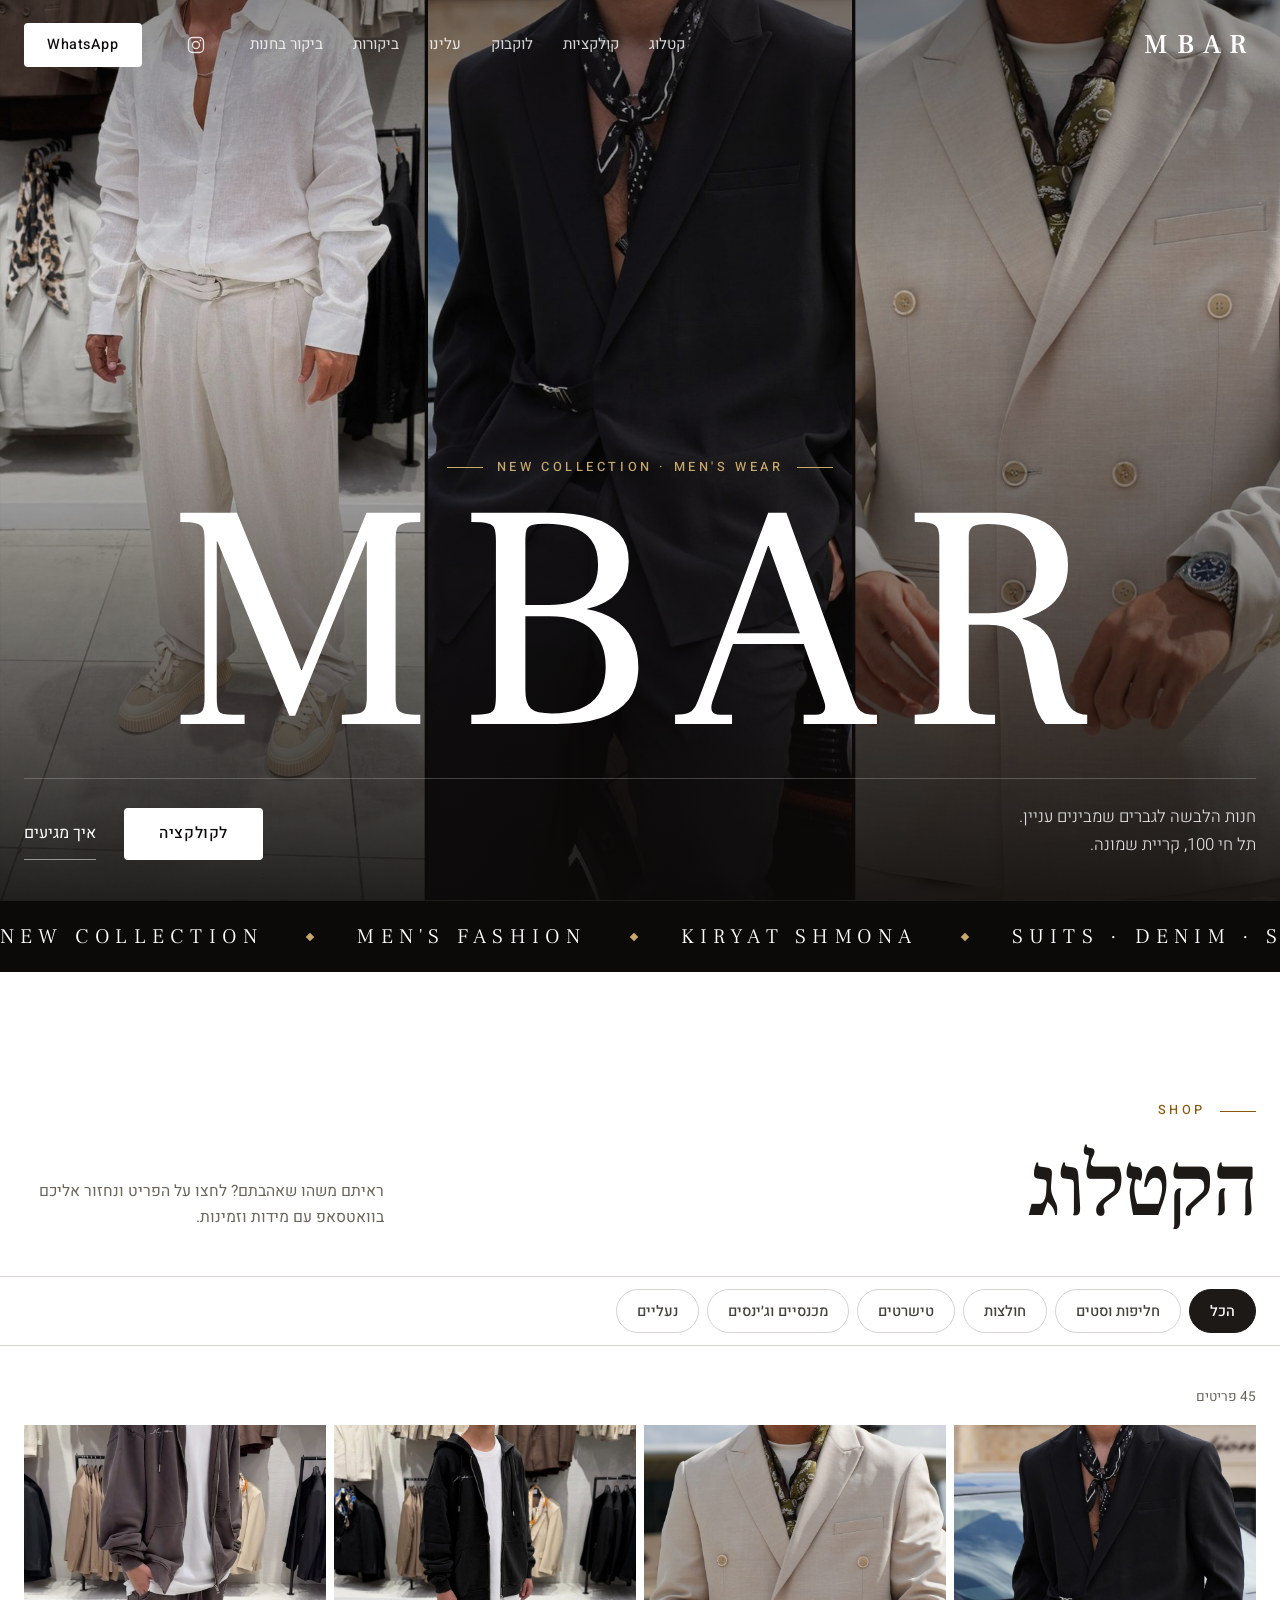
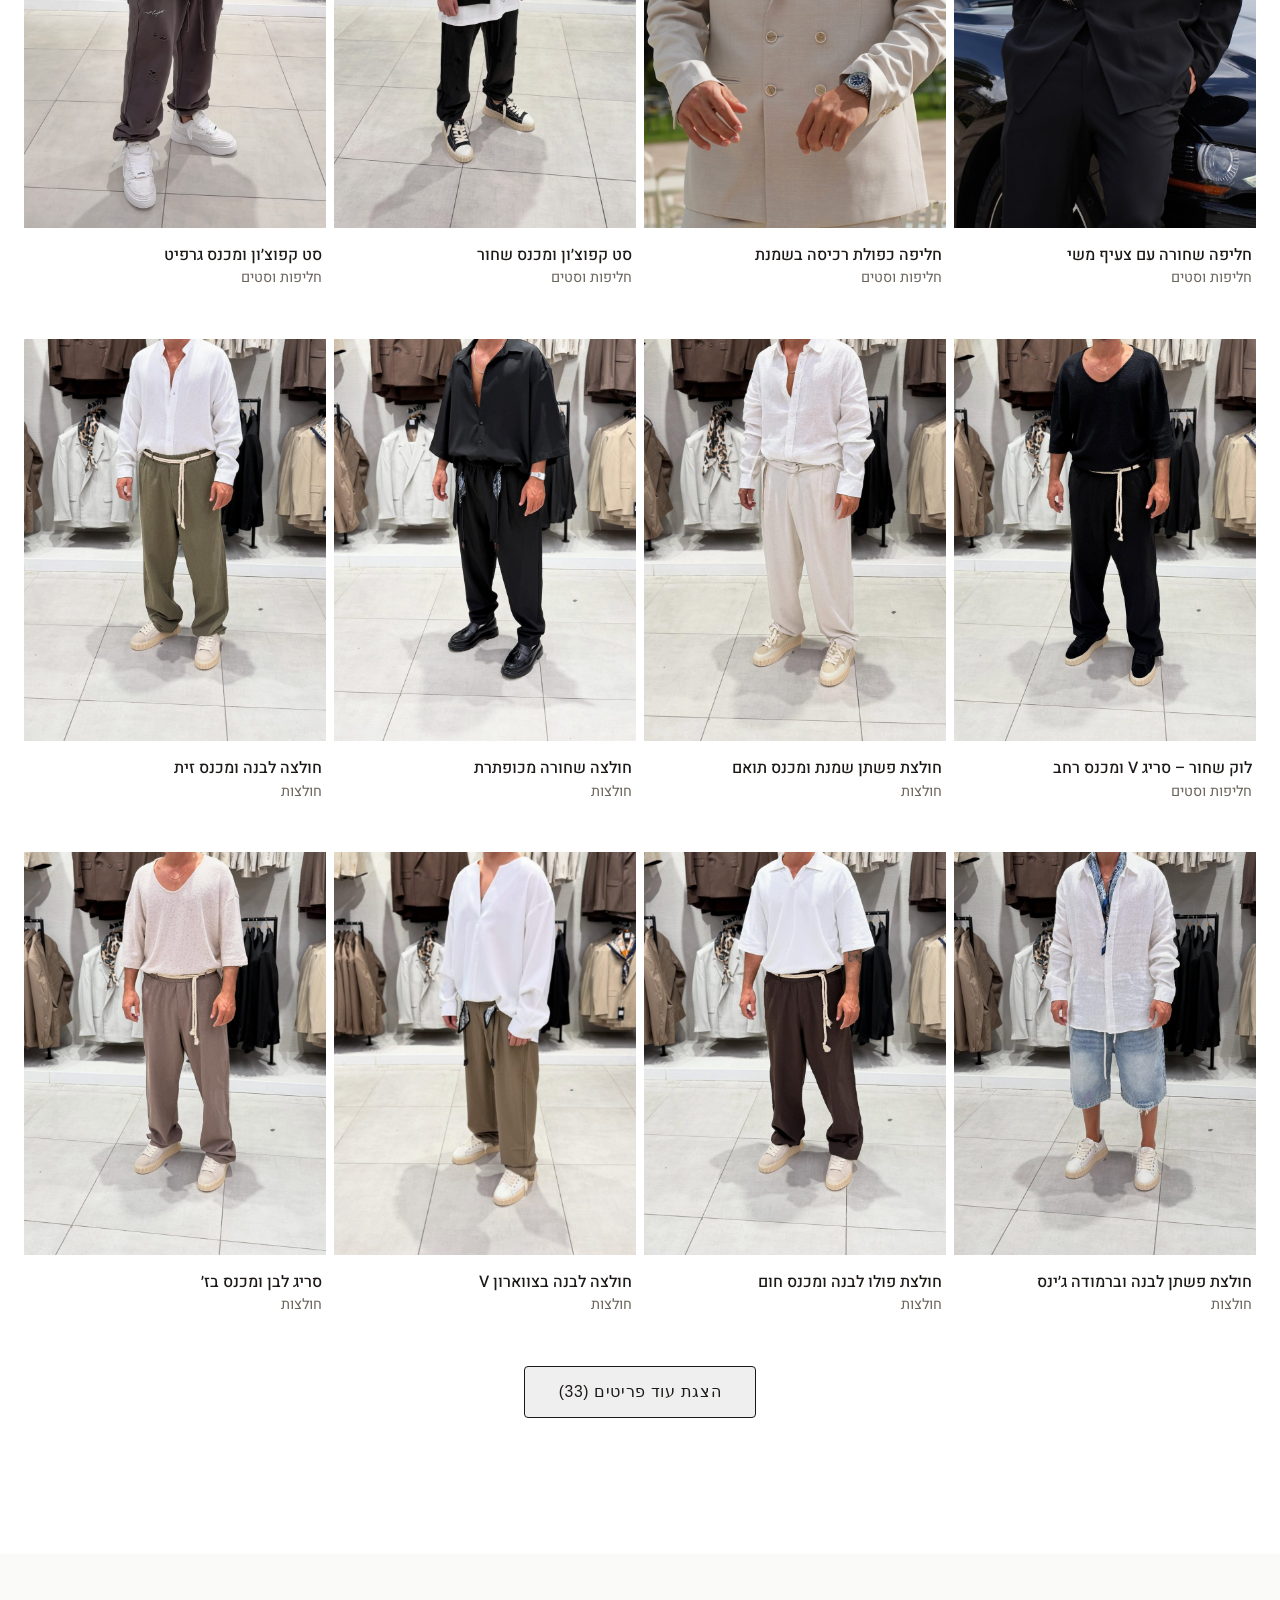
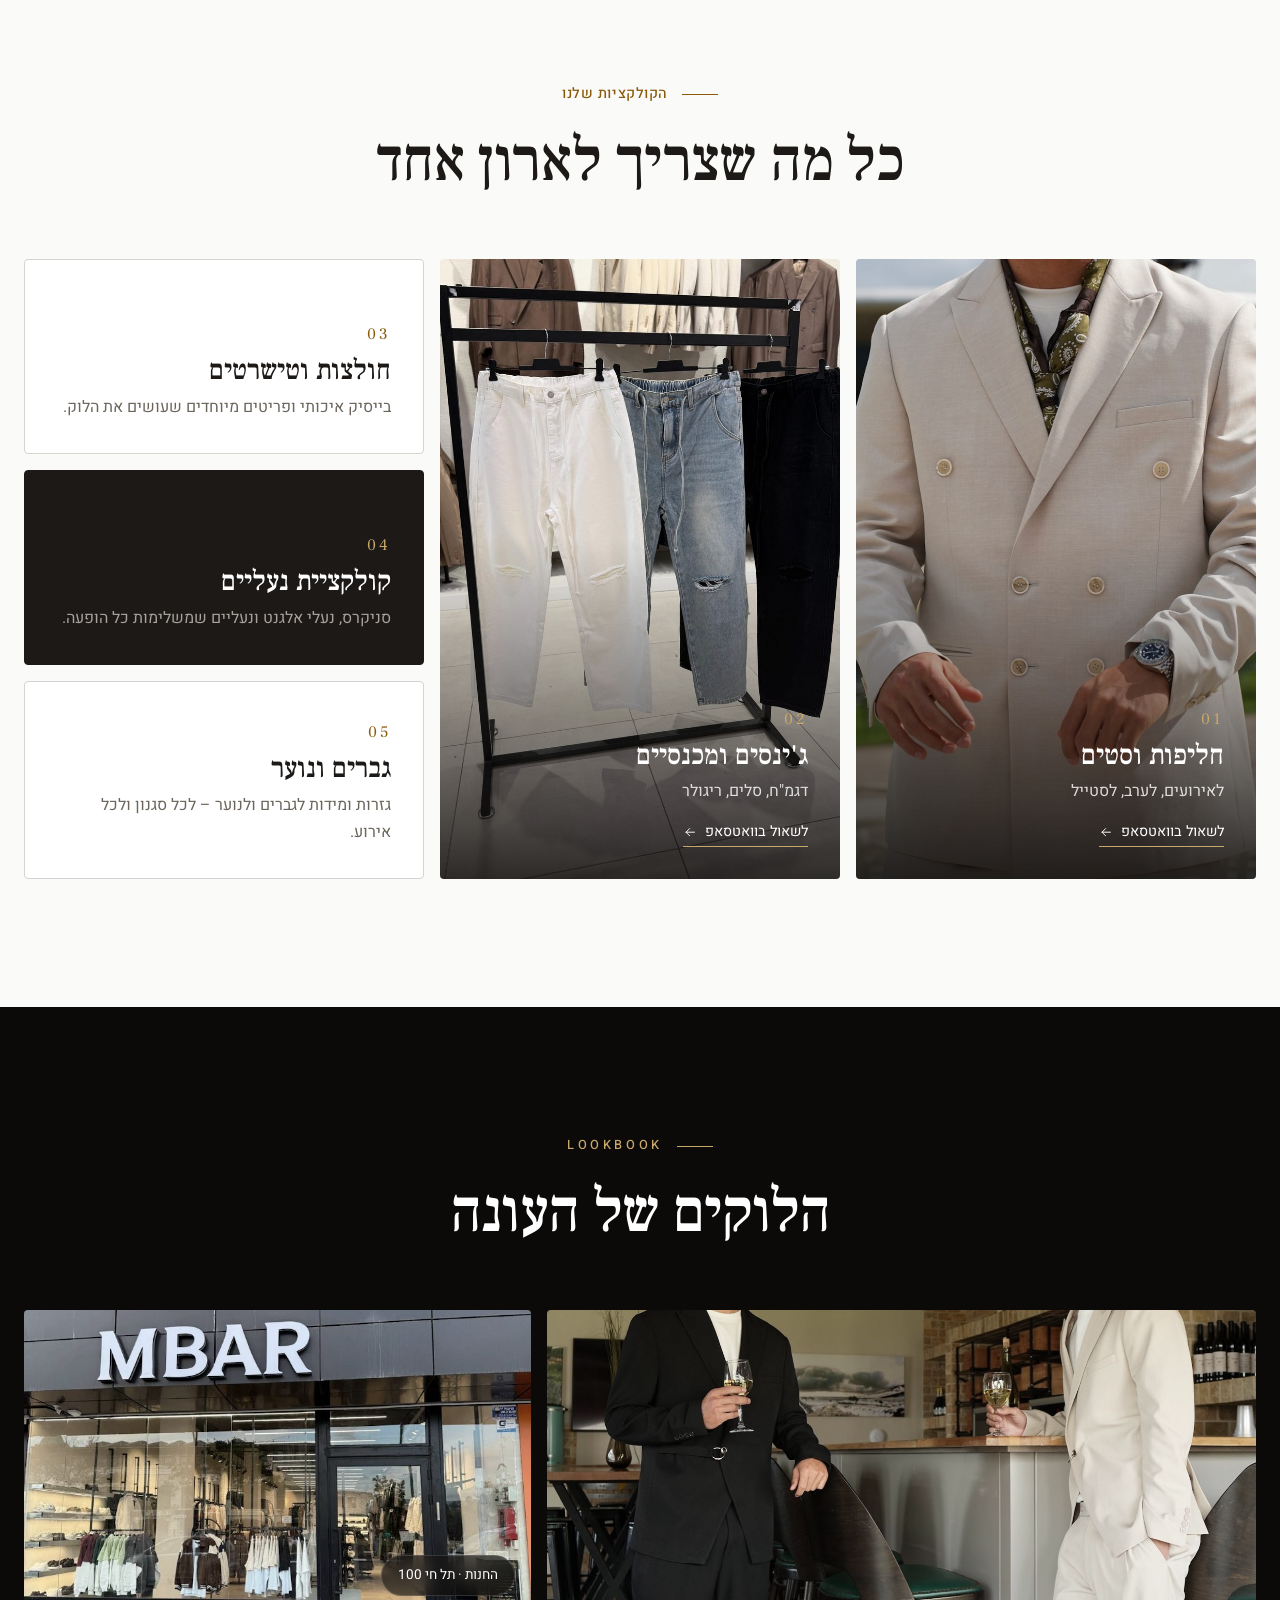
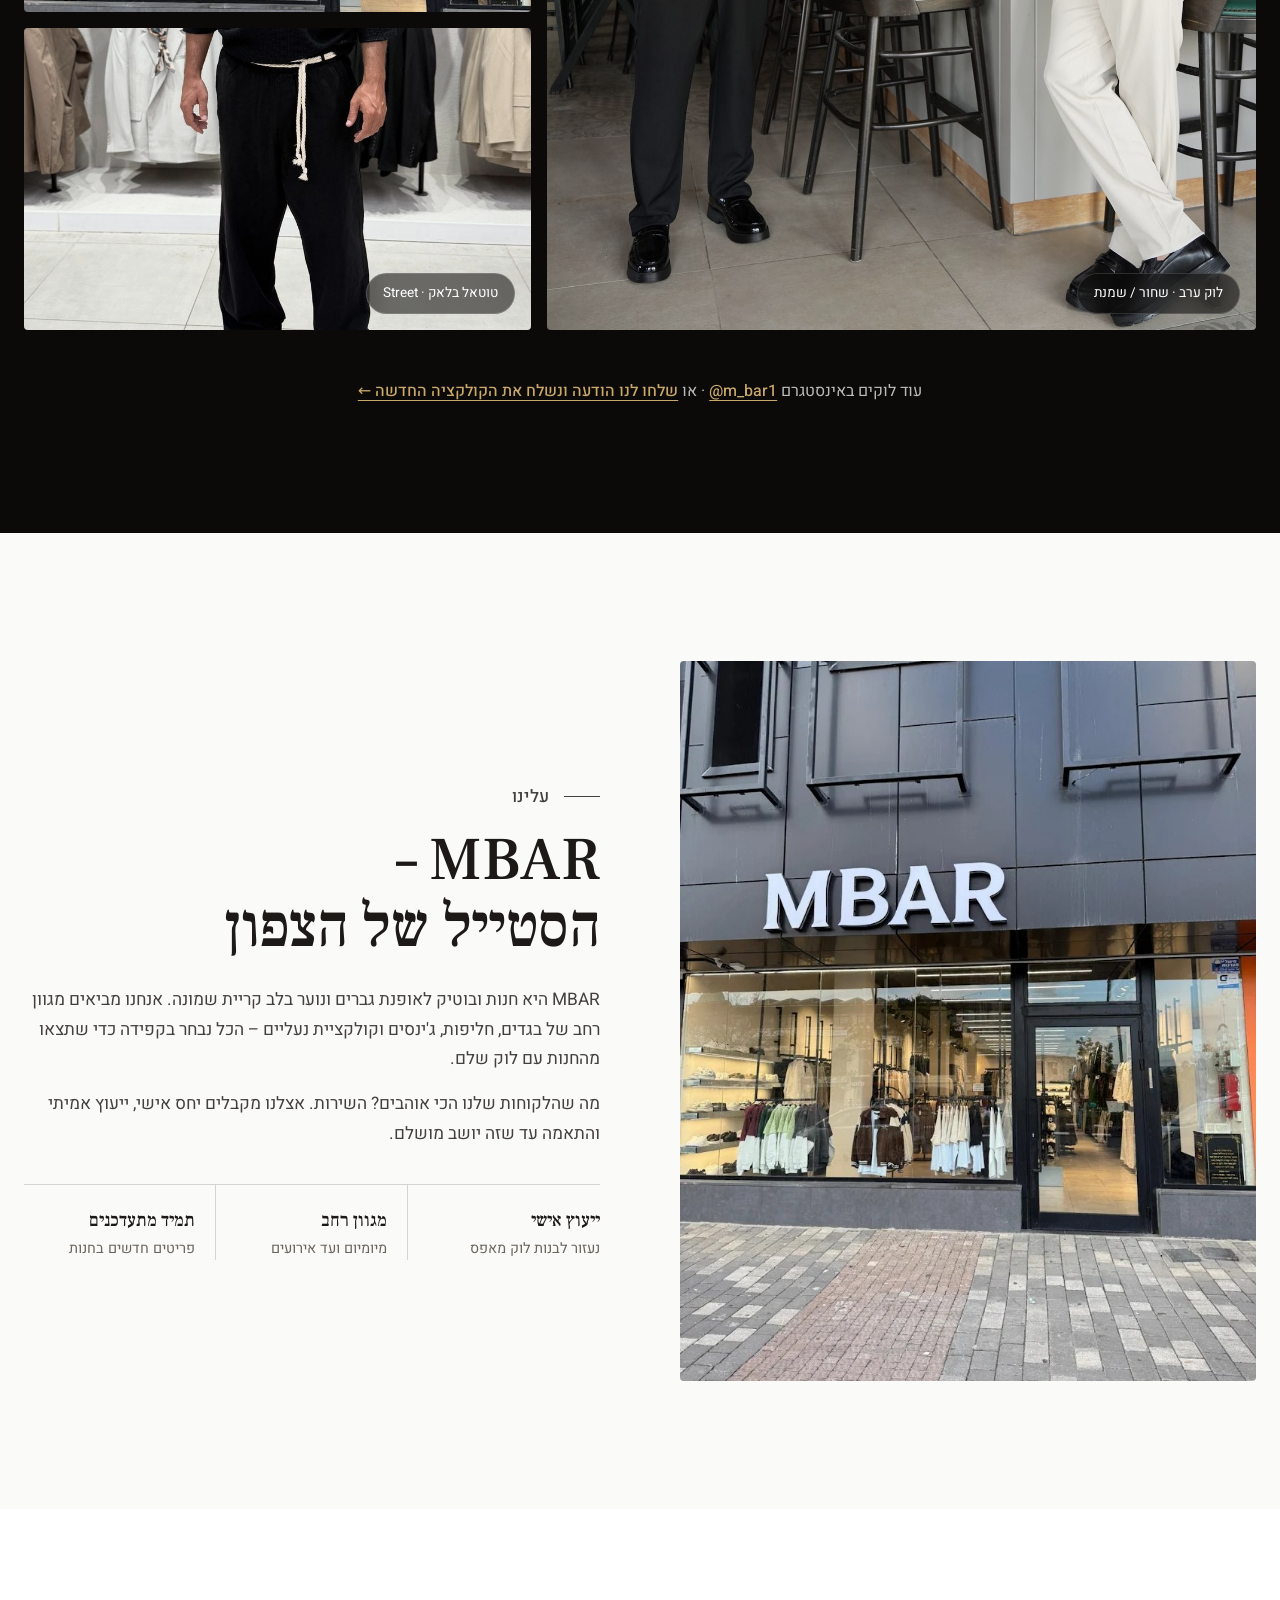
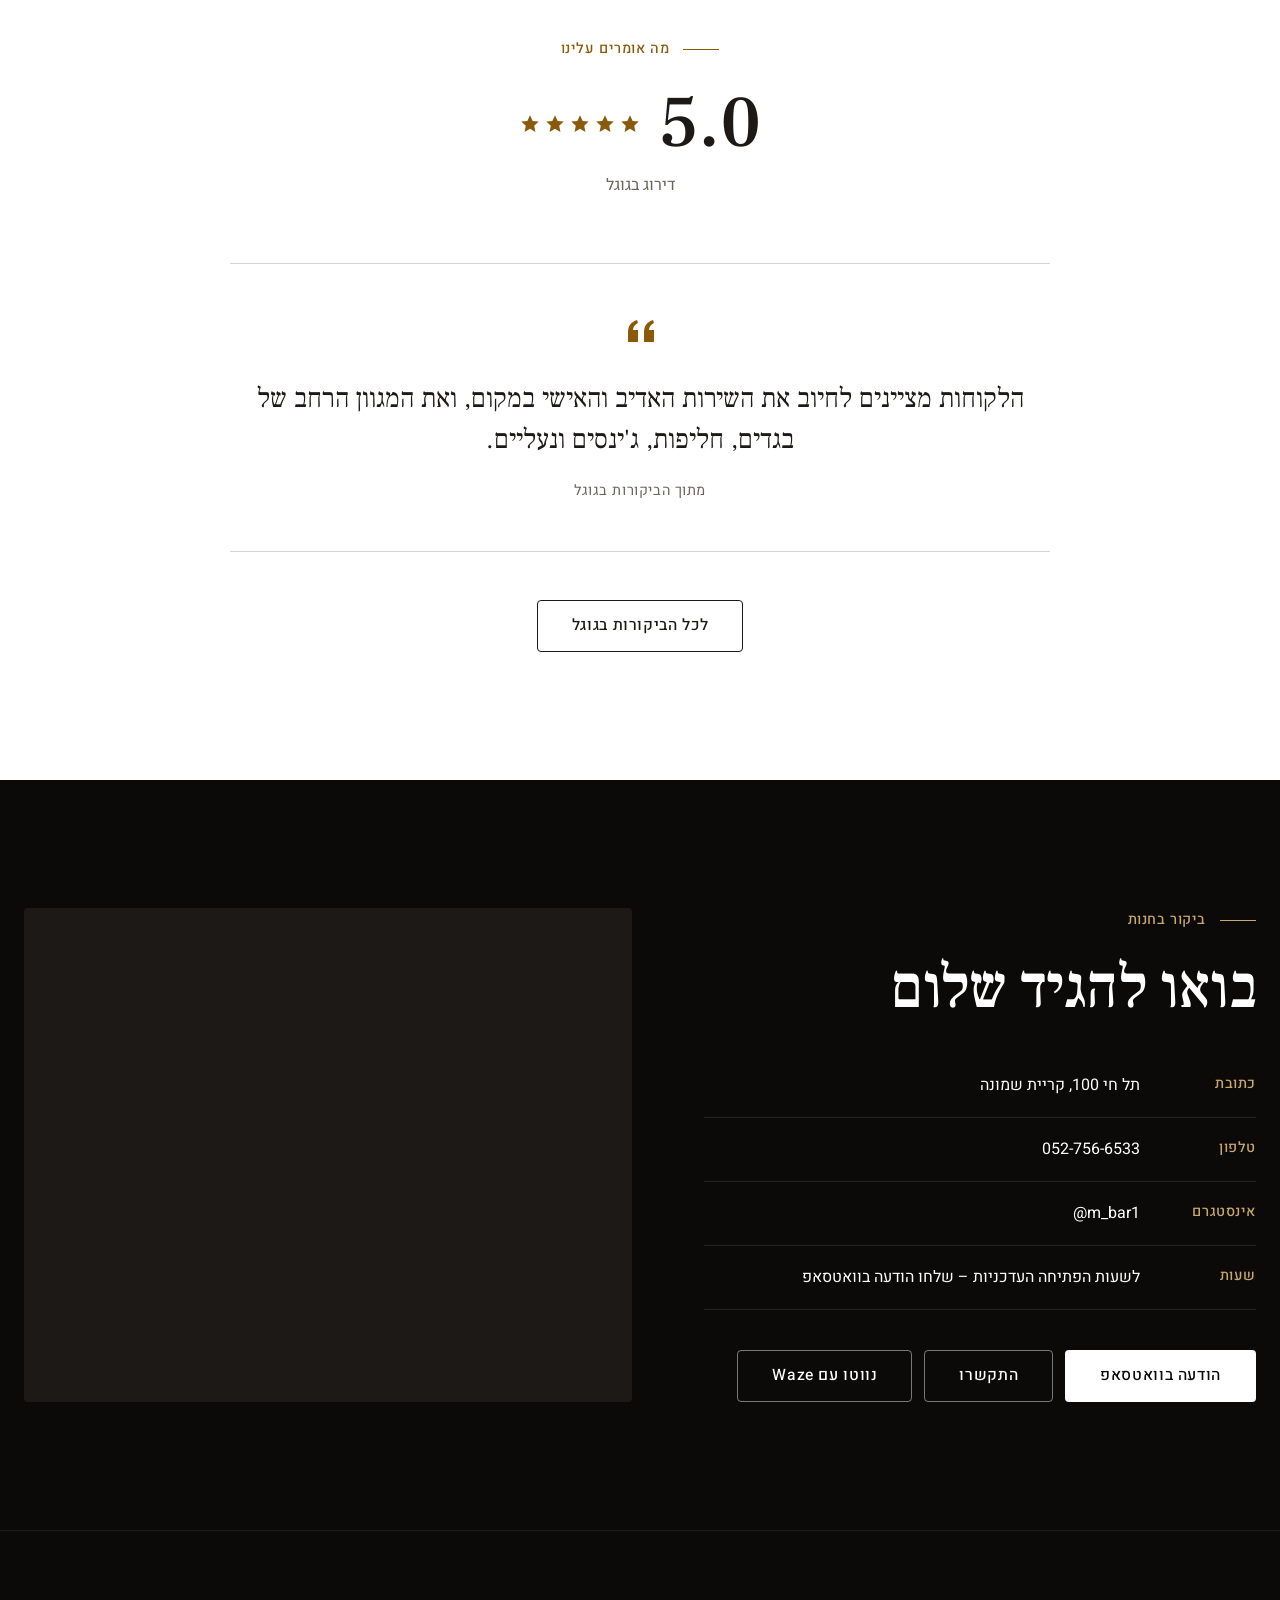
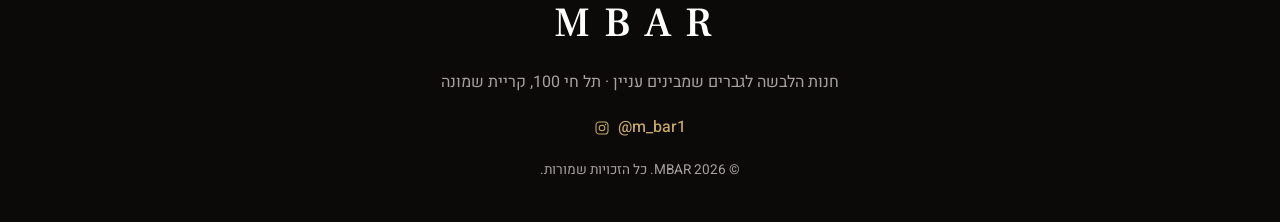
==== index.html @ 55b7943e "Redesign the hero as an editorial opening screen Three faceless look photos revealed with a curtain " ====
<!doctype html>
<html lang="he" dir="rtl" class="no-js">
<head>
  <meta charset="utf-8">
  <meta name="viewport" content="width=device-width, initial-scale=1">
  <title>MBAR | חנות הלבשה לגברים בקריית שמונה</title>
  <meta name="description" content="MBAR – חנות ובוטיק לאופנת גברים ונוער בקריית שמונה. בגדים, חליפות, ג'ינסים וקולקציית נעליים. תל חי 100, קריית שמונה.">
  <meta property="og:title" content="MBAR | חנות הלבשה לגברים שמבינים עניין">
  <meta property="og:description" content="בוטיק אופנת גברים ונוער בקריית שמונה – תל חי 100.">
  <meta property="og:image" content="images/store.jpg">
  <link rel="preconnect" href="https://fonts.googleapis.com">
  <link rel="preconnect" href="https://fonts.gstatic.com" crossorigin>
  <link href="https://fonts.googleapis.com/css2?family=Frank+Ruhl+Libre:wght@300;400;500;700&family=Heebo:wght@300;400;500;700&display=swap" rel="stylesheet">
  <meta name="theme-color" content="#0c0a09">
  <link rel="stylesheet" href="styles.css">
  <script>document.documentElement.classList.remove('no-js')</script>
</head>
<body>
<a class="skip-link" href="#main">דלגו לתוכן</a>

<header class="header" id="top">
  <div class="container header__inner">
    <a href="#top" class="logo" aria-label="MBAR – לראש הדף">MBAR</a>
    <nav class="nav" id="nav" aria-label="ניווט ראשי">
      <a href="#catalog">קטלוג</a>
      <a href="#collections">קולקציות</a>
      <a href="#lookbook">לוקבוק</a>
      <a href="#about">עלינו</a>
      <a href="#reviews">ביקורות</a>
      <a href="#visit">ביקור בחנות</a>
    </nav>
    <a class="header__ig" href="https://www.instagram.com/m_bar1/" target="_blank" rel="noopener" aria-label="אינסטגרם @m_bar1"><svg class="icon" viewBox="0 0 24 24" aria-hidden="true"><rect x="3" y="3" width="18" height="18" rx="5" fill="none" stroke="currentColor" stroke-width="1.6"/><circle cx="12" cy="12" r="4.2" fill="none" stroke="currentColor" stroke-width="1.6"/><circle cx="17.4" cy="6.6" r="1.1" fill="currentColor"/></svg></a>
    <a class="btn btn--small btn--light header__cta" href="https://wa.me/972527566533" target="_blank" rel="noopener">WhatsApp</a>
    <button class="menu-toggle" id="menuToggle" aria-label="תפריט" aria-expanded="false" aria-controls="nav">
      <span></span><span></span><span></span>
    </button>
  </div>
</header>

<main id="main">
  <section class="hero">
    <div class="hero__media" aria-hidden="true">
      <div class="hero__panel"><img src="images/catalog/04.jpg" alt="" width="900" height="1200" fetchpriority="high"></div>
      <div class="hero__panel"><img src="images/catalog/01.jpg" alt="" width="900" height="1200"></div>
      <div class="hero__panel"><img src="images/catalog/49.jpg" alt="" width="900" height="1200"></div>
    </div>
    <div class="hero__overlay"></div>
    <div class="container hero__content">
      <p class="eyebrow hero__eyebrow" lang="en">New Collection · Men's Wear</p>
      <h1 class="hero__brand">MBAR<span class="sr-only"> – חנות הלבשה לגברים בקריית שמונה</span></h1>
      <div class="hero__bottom">
        <p class="hero__text">חנות הלבשה לגברים שמבינים עניין.<br>תל חי 100, קריית שמונה.</p>
        <div class="hero__actions">
          <a class="btn btn--light" href="#catalog">לקולקציה</a>
          <a class="hero__link" href="#visit">איך מגיעים</a>
        </div>
      </div>
    </div>
  </section>

  <div class="marquee" aria-hidden="true">
    <div class="marquee__track">
      <span>NEW COLLECTION</span><i class="marquee__dot"></i><span>MEN'S FASHION</span><i class="marquee__dot"></i><span>KIRYAT SHMONA</span><i class="marquee__dot"></i><span>SUITS · DENIM · SHOES</span><i class="marquee__dot"></i>
      <span>NEW COLLECTION</span><i class="marquee__dot"></i><span>MEN'S FASHION</span><i class="marquee__dot"></i><span>KIRYAT SHMONA</span><i class="marquee__dot"></i><span>SUITS · DENIM · SHOES</span><i class="marquee__dot"></i>
    </div>
  </div>

  <section class="shop" id="catalog">
    <div class="container">
      <div class="shop__head">
        <div>
          <p class="eyebrow eyebrow--dark" lang="en">SHOP</p>
          <h2 class="shop__title">הקטלוג</h2>
        </div>
        <p class="shop__note">ראיתם משהו שאהבתם? לחצו על הפריט ונחזור אליכם בוואטסאפ עם מידות וזמינות.</p>
      </div>
    </div>
    <div class="shop__bar">
      <div class="container">
        <div class="filters" id="filters" role="group" aria-label="סינון לפי קטגוריה"></div>
      </div>
    </div>
    <div class="container">
      <p class="shop__count" id="catalogCount" aria-live="polite"></p>
      <div class="catalog" id="catalogGrid"></div>
      <div class="center"><button class="btn btn--outline" id="catalogMore" type="button" hidden></button></div>
    </div>
  </section>

  <section class="section" id="collections">
    <div class="container">
      <div class="section__head">
        <p class="eyebrow eyebrow--dark">הקולקציות שלנו</p>
        <h2 class="section__title">כל מה שצריך לארון אחד</h2>
      </div>
      <div class="grid-collections">
        <a class="card card--tall reveal" href="https://wa.me/972527566533?text=%D7%94%D7%99%D7%99%2C%20%D7%90%D7%A9%D7%9E%D7%97%20%D7%9C%D7%A9%D7%9E%D7%95%D7%A2%20%D7%A2%D7%9C%20%D7%94%D7%97%D7%9C%D7%99%D7%A4%D7%95%D7%AA%20%D7%95%D7%94%D7%A1%D7%98%D7%99%D7%9D" target="_blank" rel="noopener">
          <img width="900" height="1200" src="images/catalog/04.jpg" alt="חליפה כפולת רכיסה בשמנת עם צעיף משי" loading="lazy">
          <div class="card__label"><span class="card__num">01</span><h3>חליפות וסטים</h3><p>לאירועים, לערב, לסטייל</p><span class="card__more">לשאול בוואטסאפ <svg class="icon" viewBox="0 0 24 24" aria-hidden="true"><path d="M19 12H5m6-6l-6 6 6 6" fill="none" stroke="currentColor" stroke-width="1.6" stroke-linecap="round" stroke-linejoin="round"/></svg></span></div>
        </a>
        <a class="card card--tall reveal" href="https://wa.me/972527566533?text=%D7%94%D7%99%D7%99%2C%20%D7%90%D7%A9%D7%9E%D7%97%20%D7%9C%D7%A9%D7%9E%D7%95%D7%A2%20%D7%A2%D7%9C%20%D7%94%D7%92%27%D7%99%D7%A0%D7%A1%D7%99%D7%9D%20%D7%95%D7%94%D7%9E%D7%9B%D7%A0%D7%A1%D7%99%D7%99%D7%9D" target="_blank" rel="noopener">
          <img width="900" height="1200" src="images/catalog/21.jpg" alt="ג׳ינסים בלבן, תכלת עם קרעים ושחור על מתלה" loading="lazy">
          <div class="card__label"><span class="card__num">02</span><h3>ג'ינסים ומכנסיים</h3><p>דגמ"ח, סלים, ריגולר</p><span class="card__more">לשאול בוואטסאפ <svg class="icon" viewBox="0 0 24 24" aria-hidden="true"><path d="M19 12H5m6-6l-6 6 6 6" fill="none" stroke="currentColor" stroke-width="1.6" stroke-linecap="round" stroke-linejoin="round"/></svg></span></div>
        </a>
        <div class="card card--text reveal">
          <span class="card__num">03</span>
          <h3>חולצות וטישרטים</h3>
          <p>בייסיק איכותי ופריטים מיוחדים שעושים את הלוק.</p>
        </div>
        <div class="card card--text card--dark reveal">
          <span class="card__num">04</span>
          <h3>קולקציית נעליים</h3>
          <p>סניקרס, נעלי אלגנט ונעליים שמשלימות כל הופעה.</p>
        </div>
        <div class="card card--text reveal">
          <span class="card__num">05</span>
          <h3>גברים ונוער</h3>
          <p>גזרות ומידות לגברים ולנוער – לכל סגנון ולכל אירוע.</p>
        </div>
      </div>
    </div>
  </section>

  <section class="section section--dark" id="lookbook">
    <div class="container">
      <div class="section__head">
        <p class="eyebrow" lang="en">LOOKBOOK</p>
        <h2 class="section__title">הלוקים של העונה</h2>
      </div>
      <div class="lookbook">
        <figure class="lookbook__item lookbook__item--big reveal"><img width="1400" height="1270" src="images/look-evening.jpg" alt="שני לוקים של ערב – חליפה שחורה וחליפה בשמנת" loading="lazy"><figcaption>לוק ערב · שחור / שמנת</figcaption></figure>
        <figure class="lookbook__item reveal"><img width="765" height="1020" src="images/store.jpg" alt="חזית חנות MBAR בקריית שמונה" loading="lazy"><figcaption>החנות · תל חי 100</figcaption></figure>
        <figure class="lookbook__item reveal"><img width="900" height="1200" src="images/catalog/17.jpg" alt="לוק שחור – סריג V ומכנס רחב" loading="lazy"><figcaption>טוטאל בלאק · Street</figcaption></figure>
      </div>
      <p class="lookbook__more">עוד לוקים באינסטגרם <a href="https://www.instagram.com/m_bar1/" target="_blank" rel="noopener">‎@m_bar1</a> · או <a href="https://wa.me/972527566533?text=%D7%94%D7%99%D7%99%2C%20%D7%90%D7%A9%D7%9E%D7%97%20%D7%9C%D7%A8%D7%90%D7%95%D7%AA%20%D7%90%D7%AA%20%D7%94%D7%A7%D7%95%D7%9C%D7%A7%D7%A6%D7%99%D7%94%20%D7%94%D7%97%D7%93%D7%A9%D7%94" target="_blank" rel="noopener">שלחו לנו הודעה ונשלח את הקולקציה החדשה ←</a></p>
    </div>
  </section>

  <section class="section" id="about">
    <div class="container about">
      <div class="about__media reveal">
        <img width="765" height="1020" src="images/store.jpg" alt="חנות MBAR מבחוץ" loading="lazy">
      </div>
      <div class="about__text reveal">
        <p class="eyebrow eyebrow--dark">עלינו</p>
        <h2 class="section__title">MBAR – הסטייל של הצפון</h2>
        <p>MBAR היא חנות ובוטיק לאופנת גברים ונוער בלב קריית שמונה. אנחנו מביאים מגוון רחב של בגדים, חליפות, ג'ינסים וקולקציית נעליים – הכל נבחר בקפידה כדי שתצאו מהחנות עם לוק שלם.</p>
        <p>מה שהלקוחות שלנו הכי אוהבים? השירות. אצלנו מקבלים יחס אישי, ייעוץ אמיתי והתאמה עד שזה יושב מושלם.</p>
        <ul class="features">
          <li><strong>ייעוץ אישי</strong><span>נעזור לבנות לוק מאפס</span></li>
          <li><strong>מגוון רחב</strong><span>מיומיום ועד אירועים</span></li>
          <li><strong>תמיד מתעדכנים</strong><span>פריטים חדשים בחנות</span></li>
        </ul>
      </div>
    </div>
  </section>

  <section class="section section--light" id="reviews">
    <div class="container">
      <div class="section__head">
        <p class="eyebrow eyebrow--dark">מה אומרים עלינו</p>
        <h2 class="section__title rating-head"><span class="big-rating">5.0</span> <span class="stars" role="img" aria-label="5 מתוך 5 כוכבים"><svg viewBox="0 0 24 24" aria-hidden="true"><path fill="currentColor" d="M12 2.5l2.9 6.1 6.6.8-4.9 4.6 1.3 6.6L12 17.3l-5.9 3.3 1.3-6.6-4.9-4.6 6.6-.8z"/></svg><svg viewBox="0 0 24 24" aria-hidden="true"><path fill="currentColor" d="M12 2.5l2.9 6.1 6.6.8-4.9 4.6 1.3 6.6L12 17.3l-5.9 3.3 1.3-6.6-4.9-4.6 6.6-.8z"/></svg><svg viewBox="0 0 24 24" aria-hidden="true"><path fill="currentColor" d="M12 2.5l2.9 6.1 6.6.8-4.9 4.6 1.3 6.6L12 17.3l-5.9 3.3 1.3-6.6-4.9-4.6 6.6-.8z"/></svg><svg viewBox="0 0 24 24" aria-hidden="true"><path fill="currentColor" d="M12 2.5l2.9 6.1 6.6.8-4.9 4.6 1.3 6.6L12 17.3l-5.9 3.3 1.3-6.6-4.9-4.6 6.6-.8z"/></svg><svg viewBox="0 0 24 24" aria-hidden="true"><path fill="currentColor" d="M12 2.5l2.9 6.1 6.6.8-4.9 4.6 1.3 6.6L12 17.3l-5.9 3.3 1.3-6.6-4.9-4.6 6.6-.8z"/></svg></span></h2>
        <p class="section__sub">דירוג בגוגל</p>
      </div>
      <div class="reviews">
        <!-- כאן אפשר להוסיף ציטוטים אמיתיים מהביקורות בגוגל -->
        <blockquote class="review reveal">
          <svg class="review__quote" viewBox="0 0 40 40" aria-hidden="true"><path fill="currentColor" d="M8 30V20c0-6 3-10 9-12l1 3c-3 1.5-5 4-5 7h5v12H8zm16 0V20c0-6 3-10 9-12l1 3c-3 1.5-5 4-5 7h5v12h-10z"/></svg>
          <p>הלקוחות מציינים לחיוב את השירות האדיב והאישי במקום, ואת המגוון הרחב של בגדים, חליפות, ג'ינסים ונעליים.</p>
          <cite>מתוך הביקורות בגוגל</cite>
        </blockquote>
      </div>
      <div class="center">
        <a class="btn btn--outline" href="https://www.google.com/maps/search/?api=1&query=MBAR+%D7%AA%D7%9C+%D7%97%D7%99+100+%D7%A7%D7%A8%D7%99%D7%99%D7%AA+%D7%A9%D7%9E%D7%95%D7%A0%D7%94" target="_blank" rel="noopener">לכל הביקורות בגוגל</a>
      </div>
    </div>
  </section>

  <section class="section section--dark" id="visit">
    <div class="container visit">
      <div class="visit__info reveal">
        <p class="eyebrow">ביקור בחנות</p>
        <h2 class="section__title">בואו להגיד שלום</h2>
        <ul class="info-list">
          <li><span class="info-list__label">כתובת</span><span>תל חי 100, קריית שמונה</span></li>
          <li><span class="info-list__label">טלפון</span><a href="tel:+972527566533" dir="ltr">052-756-6533</a></li>
          <li><span class="info-list__label">אינסטגרם</span><a href="https://www.instagram.com/m_bar1/" target="_blank" rel="noopener" dir="ltr">@m_bar1</a></li>
          <li><span class="info-list__label">שעות</span><span>לשעות הפתיחה העדכניות – שלחו הודעה בוואטסאפ</span></li>
        </ul>
        <div class="visit__actions">
          <a class="btn btn--light" href="https://wa.me/972527566533" target="_blank" rel="noopener">הודעה בוואטסאפ</a>
          <a class="btn btn--ghost" href="tel:+972527566533">התקשרו</a>
          <a class="btn btn--ghost" href="https://waze.com/ul?q=%D7%AA%D7%9C%20%D7%97%D7%99%20100%20%D7%A7%D7%A8%D7%99%D7%99%D7%AA%20%D7%A9%D7%9E%D7%95%D7%A0%D7%94&navigate=yes" target="_blank" rel="noopener">נווטו עם Waze</a>
        </div>
      </div>
      <div class="visit__map reveal">
        <iframe title="מפה – MBAR קריית שמונה" src="https://www.google.com/maps?q=%D7%AA%D7%9C+%D7%97%D7%99+100+%D7%A7%D7%A8%D7%99%D7%99%D7%AA+%D7%A9%D7%9E%D7%95%D7%A0%D7%94&output=embed" loading="lazy" referrerpolicy="no-referrer-when-downgrade"></iframe>
      </div>
    </div>
  </section>
</main>

<footer class="footer">
  <div class="container footer__inner">
    <a href="#top" class="logo">MBAR</a>
    <p>חנות הלבשה לגברים שמבינים עניין · תל חי 100, קריית שמונה</p>
    <a class="footer__ig" href="https://www.instagram.com/m_bar1/" target="_blank" rel="noopener" dir="ltr"><svg class="icon" viewBox="0 0 24 24" aria-hidden="true"><rect x="3" y="3" width="18" height="18" rx="5" fill="none" stroke="currentColor" stroke-width="1.6"/><circle cx="12" cy="12" r="4.2" fill="none" stroke="currentColor" stroke-width="1.6"/><circle cx="17.4" cy="6.6" r="1.1" fill="currentColor"/></svg> @m_bar1</a>
    <p class="footer__copy">© <span id="year"></span> MBAR. כל הזכויות שמורות.</p>
  </div>
</footer>

<a class="wa-float" href="https://wa.me/972527566533" target="_blank" rel="noopener" aria-label="שלחו הודעה בוואטסאפ">
  <svg viewBox="0 0 32 32" width="30" height="30" aria-hidden="true"><path fill="currentColor" d="M16 3C8.8 3 3 8.7 3 15.8c0 2.5.7 4.9 2 7L3 29l6.4-2c2 1.1 4.3 1.7 6.6 1.7 7.2 0 13-5.7 13-12.8S23.2 3 16 3zm0 23.4c-2.1 0-4.1-.6-5.9-1.6l-.4-.3-3.8 1.2 1.2-3.7-.3-.4c-1.2-1.8-1.8-3.8-1.8-5.9C5 9.9 9.9 5.2 16 5.2s11 4.7 11 10.6-4.9 10.6-11 10.6zm6-7.9c-.3-.2-2-1-2.3-1.1-.3-.1-.5-.2-.8.2-.2.3-.9 1.1-1.1 1.3-.2.2-.4.2-.7.1-.3-.2-1.4-.5-2.7-1.6-1-.9-1.7-2-1.9-2.3-.2-.3 0-.5.1-.7l.5-.6c.2-.2.2-.4.3-.6.1-.2 0-.4 0-.6l-1-2.5c-.3-.7-.6-.6-.8-.6h-.7c-.2 0-.6.1-.9.4-.3.3-1.2 1.1-1.2 2.8s1.2 3.2 1.4 3.4c.2.2 2.4 3.6 5.8 5 .8.4 1.5.6 2 .7.8.3 1.6.2 2.2.1.7-.1 2-.8 2.3-1.6.3-.8.3-1.4.2-1.6-.1-.1-.3-.2-.7-.4z"/></svg>
</a>

<div class="lightbox" id="lightbox" role="dialog" aria-modal="true" aria-labelledby="lightboxTitle" hidden>
  <figure class="lightbox__inner">
    <button class="lightbox__close" id="lightboxClose" type="button" aria-label="סגירה"><svg viewBox="0 0 24 24" aria-hidden="true"><path d="M6 6l12 12M18 6L6 18" stroke="currentColor" stroke-width="1.8" stroke-linecap="round"/></svg></button>
    <img id="lightboxImg" alt="">
    <figcaption>
      <h3 id="lightboxTitle"></h3>
      <p id="lightboxPrice"></p>
      <a class="btn btn--dark" id="lightboxOrder" target="_blank" rel="noopener">להזמנה בוואטסאפ</a>
    </figcaption>
  </figure>
</div>

<script src="products.js" defer></script>
<script src="script.js" defer></script>
</body>
</html>
---- styles.css ----
/* Design system: UI UX Pro Max – "E-commerce Luxury" + Exaggerated Minimalism.
   Monochrome stone palette, a single gold accent, Frank Ruhl Libre display + Heebo body. */
:root {
  --black: #0c0a09;
  --ink: #1c1917;
  --ink-2: #44403c;
  --stone: #f5f2ec;
  --paper: #fafaf9;
  --sand: #d6d3d1;
  --white: #ffffff;
  --muted: #6b655c;          /* 5.3:1 on white, 4.8:1 on stone */
  --muted-dark: #a8a29e;     /* on black */
  --gold: #c9a96a;           /* accent on dark */
  --gold-ink: #8a5a0a;       /* accent on light, 6:1 */
  --focus: #c9a96a;
  --radius: 4px;
  --max: 1280px;
  --ease: cubic-bezier(.2, .7, .2, 1);
  --serif: 'Frank Ruhl Libre', 'David Libre', Georgia, serif;
  --sans: 'Heebo', system-ui, sans-serif;
}

* { box-sizing: border-box; margin: 0; padding: 0; }
[hidden] { display: none !important; }
html { scroll-behavior: smooth; scroll-padding-top: 80px; }
body {
  font-family: var(--sans);
  font-size: 1rem;
  background: var(--paper);
  color: var(--ink);
  line-height: 1.7;
  -webkit-font-smoothing: antialiased;
}
body.no-scroll { overflow: hidden; }
img { display: block; max-width: 100%; height: auto; }
a { color: inherit; text-decoration: none; }
button, a { touch-action: manipulation; }
:focus-visible { outline: 2px solid var(--focus); outline-offset: 3px; }
.section--light :focus-visible, .shop :focus-visible, .section:not(.section--dark) :focus-visible { outline-color: var(--ink); }

.skip-link {
  position: absolute; top: -100px; right: 16px; z-index: 200;
  background: var(--white); color: var(--black); padding: 12px 20px; font-weight: 700;
}
.skip-link:focus { top: 16px; }

.container { width: 100%; max-width: var(--max); margin: 0 auto; padding: 0 24px; }
.center { text-align: center; margin-top: 48px; }

.icon { width: 1em; height: 1em; flex: none; }
.stars { display: inline-flex; gap: 3px; color: var(--gold); }
.stars svg { width: 16px; height: 16px; }

/* ---------- Header ---------- */
.header {
  position: fixed; inset: 0 0 auto 0; z-index: 50;
  padding: 22px 0;
  transition: background .3s, padding .3s, border-color .3s;
  border-bottom: 1px solid transparent;
}
.header::before {
  content: ''; position: absolute; inset: 0; z-index: -1;
  background: rgba(12, 10, 9, .78);
  backdrop-filter: blur(16px) saturate(1.4);
  -webkit-backdrop-filter: blur(16px) saturate(1.4);
  opacity: 0; transition: opacity .3s;
}
/* backdrop-filter stays off .header itself: it would trap the fixed mobile menu inside the bar */
.header--scrolled { padding: 12px 0; border-bottom-color: rgba(255,255,255,.08); }
.header--scrolled::before { opacity: 1; }
/* The hero carries the giant wordmark, so the small logo waits until the page scrolls */
.header .logo { transition: opacity .3s; }
.header:not(.header--scrolled) .logo { opacity: 0; }
.header__inner { display: flex; align-items: center; gap: 32px; }
.logo {
  font-family: var(--serif); font-weight: 500;
  font-size: 1.7rem; letter-spacing: .32em; line-height: 1;
  color: var(--white);
  direction: ltr;
  padding: 8px 0;
}
.nav { display: flex; gap: 30px; margin-inline-start: auto; }
.nav a {
  color: rgba(255,255,255,.82); font-weight: 400; font-size: .95rem;
  position: relative; padding: 10px 0;
  transition: color .2s;
}
.nav a::after {
  content: ''; position: absolute; right: 0; bottom: 4px;
  width: 0; height: 1px; background: var(--gold); transition: width .3s var(--ease);
}
.nav a:hover { color: var(--white); }
.nav a:hover::after { width: 100%; }

.menu-toggle { display: none; background: none; border: 0; cursor: pointer; width: 44px; height: 44px; padding: 10px; }
.menu-toggle span { display: block; width: 24px; height: 1.5px; background: var(--white); margin: 6px 0; transition: transform .3s, opacity .2s; }
.menu-toggle--open span:nth-child(1) { transform: translateY(7.5px) rotate(45deg); }
.menu-toggle--open span:nth-child(2) { opacity: 0; }
.menu-toggle--open span:nth-child(3) { transform: translateY(-7.5px) rotate(-45deg); }

.header__ig { color: rgba(255,255,255,.82); display: grid; place-items: center; width: 44px; height: 44px; transition: color .2s; }
.header__ig svg { width: 20px; height: 20px; }
.header__ig:hover { color: var(--gold); }
.footer__ig { color: var(--gold); font-weight: 500; display: inline-flex; align-items: center; gap: 8px; padding: 10px 0; }
.footer__ig:hover { text-decoration: underline; text-underline-offset: 4px; }

/* ---------- Buttons ---------- */
.btn {
  display: inline-flex; align-items: center; justify-content: center; gap: 10px;
  min-height: 52px; padding: 0 34px; border-radius: var(--radius);
  font-weight: 500; font-size: .98rem; letter-spacing: .04em;
  border: 1px solid transparent; cursor: pointer;
  transition: background .2s, color .2s, border-color .2s;
}
.btn svg { width: 18px; height: 18px; }
.btn--small { min-height: 44px; padding: 0 22px; font-size: .9rem; }
.btn--light { background: var(--white); color: var(--black); }
.btn--light:hover { background: var(--gold); }
.btn--dark { background: var(--ink); color: var(--white); }
.btn--dark:hover { background: var(--ink-2); }
.btn--ghost { border-color: rgba(255,255,255,.45); color: var(--white); }
.btn--ghost:hover { background: var(--white); color: var(--black); border-color: var(--white); }
.btn--outline { border-color: var(--ink); color: var(--ink); }
.btn--outline:hover { background: var(--ink); color: var(--white); }

/* ---------- Hero ---------- */
.hero {
  position: relative; min-height: 100vh; min-height: 100svh;
  display: flex; align-items: flex-end;
  color: var(--white); overflow: hidden; background: var(--black);
  padding: 120px 0 40px;
}
.hero__media { position: absolute; inset: 0; display: grid; grid-template-columns: repeat(3, 1fr); gap: 3px; }
.hero__panel { position: relative; overflow: hidden; animation: panelIn 1.4s var(--ease) both; }
.hero__panel:nth-child(2) { animation-delay: .15s; }
.hero__panel:nth-child(3) { animation-delay: .3s; }
.hero__panel img { width: 100%; height: 100%; object-fit: cover; animation: panelZoom 2.6s var(--ease) both; }
@keyframes panelIn { from { clip-path: inset(100% 0 0 0); } to { clip-path: inset(0); } }
@keyframes panelZoom { from { transform: scale(1.18); } to { transform: scale(1); } }
.hero__overlay {
  position: absolute; inset: 0;
  background: linear-gradient(to top, rgba(12,10,9,.9) 0%, rgba(12,10,9,.35) 45%, rgba(12,10,9,.1) 70%, rgba(12,10,9,.45) 100%);
}
.hero__content { position: relative; }
.eyebrow {
  display: flex; align-items: center; gap: 14px;
  font-size: .9rem; font-weight: 500; letter-spacing: .04em;
  color: var(--gold); margin-bottom: 22px;
}
.eyebrow::before { content: ''; width: 36px; height: 1px; background: currentColor; }
.eyebrow--dark { color: var(--gold-ink); }
.eyebrow[lang="en"] { font-size: .8rem; letter-spacing: .28em; text-transform: uppercase; }
.section__head .eyebrow { justify-content: center; }
.hero__eyebrow { justify-content: center; animation: rise 1s var(--ease) .7s both; }
.hero__eyebrow::after { content: ""; width: 36px; height: 1px; background: currentColor; }
.hero__brand {
  font-family: var(--serif); font-weight: 400;
  font-size: clamp(5.5rem, 25vw, 23rem); line-height: .78; letter-spacing: .06em;
  direction: ltr; text-align: center; margin: 0 -.03em 28px;
  animation: rise 1.2s var(--ease) .55s both;
}
.hero__bottom {
  display: flex; justify-content: space-between; align-items: flex-end; gap: 32px;
  padding-top: 24px; border-top: 1px solid rgba(255,255,255,.22);
  animation: rise 1s var(--ease) .9s both;
}
.hero__text { max-width: 460px; font-size: 1.05rem; font-weight: 300; color: rgba(255,255,255,.85); }
.hero__actions { display: flex; align-items: center; gap: 28px; flex-wrap: wrap; }
.hero__link { padding: 12px 0; border-bottom: 1px solid rgba(255,255,255,.5); transition: border-color .2s, color .2s; }
.hero__link:hover { color: var(--gold); border-color: var(--gold); }
@keyframes heroFade { 0% { opacity: 0; } 4%, 33% { opacity: 1; } 38%, 100% { opacity: 0; } }
@keyframes heroDrift { from { transform: scale(1.12); } to { transform: scale(1); } }
@keyframes rise { from { opacity: 0; transform: translateY(40px); } to { opacity: 1; transform: none; } }
.sr-only { position: absolute; width: 1px; height: 1px; overflow: hidden; clip: rect(0 0 0 0); white-space: nowrap; }

/* ---------- Marquee ---------- */
.marquee { background: var(--black); color: var(--white); overflow: hidden; padding: 18px 0; direction: ltr; border-top: 1px solid rgba(255,255,255,.08); }
.marquee__track {
  display: flex; align-items: center; gap: 44px; width: max-content;
  font-family: var(--serif); font-weight: 300; font-size: 1.3rem; letter-spacing: .3em;
  animation: marquee 36s linear infinite;
}
.marquee__dot { width: 6px; height: 6px; background: var(--gold); transform: rotate(45deg); }
@keyframes marquee { to { transform: translateX(-50%); } }

/* ---------- Sections ---------- */
.section { padding: 128px 0; }
.section--dark { background: var(--black); color: var(--white); }
.section--light { background: var(--white); }
.section__head { text-align: center; margin-bottom: 64px; }
.section__title {
  font-family: var(--serif);
  font-size: clamp(2.2rem, 5vw, 3.8rem); font-weight: 500; line-height: 1.1; letter-spacing: -.01em;
  text-wrap: balance;
}
.section__sub { color: var(--muted); margin-top: 8px; }

/* ---------- Collections ---------- */
.grid-collections {
  display: grid; gap: 16px;
  grid-template-columns: repeat(3, 1fr);
  grid-template-rows: repeat(3, auto);
}
.card {
  position: relative; border-radius: var(--radius); overflow: hidden;
  background: var(--white);
}
.card--tall { grid-row: span 3; min-height: 620px; background: var(--stone); }
.card--tall img {
  position: absolute; inset: 0; width: 100%; height: 100%; object-fit: cover;
  transition: transform 1s var(--ease);
}
.card--tall:hover img { transform: scale(1.05); }
.card--tall::after {
  content: ''; position: absolute; inset: 0;
  background: linear-gradient(to top, rgba(12,10,9,.85), transparent 55%);
}
.card__label { position: absolute; bottom: 0; right: 0; left: 0; padding: 32px; color: var(--white); z-index: 1; }
.card__num { font-family: var(--serif); font-size: 1rem; letter-spacing: .2em; color: var(--gold); }
.card--text .card__num { color: var(--gold-ink); }
.card--dark .card__num { color: var(--gold); }
.card h3 { font-family: var(--serif); font-size: 1.75rem; font-weight: 500; line-height: 1.2; margin: 6px 0; }
.card__label p { color: rgba(255,255,255,.82); }
.card__more { display: inline-flex; align-items: center; gap: 8px; margin-top: 14px; font-size: .9rem; color: var(--white); border-bottom: 1px solid var(--gold); padding-bottom: 2px; }
.card--text {
  padding: 32px; display: flex; flex-direction: column; justify-content: flex-end;
  min-height: 190px; border: 1px solid var(--sand);
  transition: border-color .2s, background .2s;
}
.card--text:hover { border-color: var(--ink); }
.card--text p { color: var(--muted); }
.card--dark { background: var(--ink); color: var(--white); border-color: var(--ink); }
.card--dark:hover { border-color: var(--gold); }
.card--dark p { color: var(--muted-dark); }

/* ---------- Lookbook ---------- */
.lookbook { display: grid; gap: 16px; grid-template-columns: 1.4fr 1fr; grid-template-rows: 1fr 1fr; }
.lookbook__item { position: relative; overflow: hidden; border-radius: var(--radius); min-height: 290px; background: #1c1917; }
.lookbook__item--big { grid-row: span 2; min-height: 620px; }
.lookbook__item img { position: absolute; inset: 0; width: 100%; height: 100%; object-fit: cover; transition: transform 1s var(--ease), filter .6s; filter: grayscale(.25); }
.lookbook__item:hover img { transform: scale(1.04); filter: none; }
.lookbook__item figcaption {
  position: absolute; bottom: 16px; right: 16px;
  background: rgba(12,10,9,.55); backdrop-filter: blur(10px); -webkit-backdrop-filter: blur(10px);
  border: 1px solid rgba(255,255,255,.14);
  padding: 8px 16px; border-radius: 999px; font-size: .85rem;
}
.lookbook__more { text-align: center; margin-top: 48px; color: rgba(255,255,255,.72); }
.lookbook__more a { color: var(--gold); font-weight: 500; text-decoration: underline; text-underline-offset: 4px; text-decoration-thickness: 1px; }

/* ---------- About ---------- */
.about { display: grid; grid-template-columns: 1fr 1fr; gap: 80px; align-items: center; }
.about__media { border-radius: var(--radius); overflow: hidden; aspect-ratio: 4/5; background: var(--stone); }
.about__media img { width: 100%; height: 100%; object-fit: cover; }
.about__text .section__title { margin-bottom: 24px; }
.about__text p { font-size: 1.08rem; color: var(--ink-2); margin-bottom: 16px; max-width: 60ch; }
.features { list-style: none; display: grid; grid-template-columns: repeat(3, 1fr); gap: 0; margin-top: 36px; border-top: 1px solid var(--sand); }
.features li { padding: 20px 0 0; padding-inline-end: 16px; display: flex; flex-direction: column; gap: 2px; }
.features li + li { border-inline-start: 1px solid var(--sand); padding-inline-start: 20px; }
.features strong { font-family: var(--serif); font-size: 1.15rem; font-weight: 500; }
.features span { font-size: .9rem; color: var(--muted); line-height: 1.5; }

/* ---------- Reviews ---------- */
.rating-head { display: inline-flex; align-items: center; gap: 18px; }
.big-rating { font-size: 1.2em; }
.rating-head .stars svg { width: 22px; height: 22px; }
.rating-head .stars { color: var(--gold-ink); }
.reviews { display: grid; gap: 20px; max-width: 820px; margin: 0 auto; }
.review { border-top: 1px solid var(--sand); border-bottom: 1px solid var(--sand); padding: 48px 24px; position: relative; text-align: center; }
.review__quote { width: 40px; height: 40px; color: var(--gold-ink); margin: 0 auto 18px; }
.review p { font-family: var(--serif); font-size: clamp(1.25rem, 2.6vw, 1.7rem); font-weight: 400; line-height: 1.5; }
.review cite { display: block; margin-top: 18px; color: var(--muted); font-style: normal; font-size: .9rem; letter-spacing: .04em; }

/* ---------- Visit ---------- */
.visit { display: grid; grid-template-columns: 1fr 1.1fr; gap: 72px; align-items: stretch; }
.visit .section__title { margin-bottom: 32px; }
.info-list { list-style: none; margin-bottom: 40px; }
.info-list li { display: grid; grid-template-columns: 100px 1fr; gap: 16px; padding: 18px 0; border-bottom: 1px solid rgba(255,255,255,.1); }
.info-list__label { color: var(--gold); font-weight: 500; font-size: .9rem; letter-spacing: .04em; }
.info-list a { transition: color .2s; }
.info-list a:hover { color: var(--gold); }
.info-list a[dir="ltr"] { text-align: right; }
.visit__actions { display: flex; gap: 12px; flex-wrap: wrap; }
.visit__map { border-radius: var(--radius); overflow: hidden; min-height: 440px; background: #1c1917; }
.visit__map iframe { width: 100%; height: 100%; min-height: 440px; border: 0; filter: grayscale(1) invert(.92) contrast(.9); }

/* ---------- Footer ---------- */
.footer { background: var(--black); color: var(--muted-dark); padding: 64px 0 40px; border-top: 1px solid rgba(255,255,255,.08); }
.footer__inner { display: flex; flex-direction: column; align-items: center; gap: 8px; text-align: center; }
.footer .logo { font-size: 2.6rem; margin-bottom: 8px; }
.footer__copy { font-size: .85rem; }

/* ---------- WhatsApp float ---------- */
.wa-float {
  position: fixed; left: 22px; bottom: max(22px, env(safe-area-inset-bottom)); z-index: 60;
  width: 56px; height: 56px; border-radius: 50%;
  background: #25d366; color: var(--white);
  display: grid; place-items: center;
  box-shadow: 0 10px 30px -8px rgba(0,0,0,.45);
  transition: transform .2s var(--ease), opacity .3s, visibility .3s;
}
.wa-float--hidden { opacity: 0; visibility: hidden; transform: translateY(12px); }
.wa-float:hover { transform: scale(1.06); }

/* ---------- Reveal ---------- */
.reveal { opacity: 0; transform: translateY(24px); transition: opacity .6s var(--ease), transform .6s var(--ease); }
.reveal--in { opacity: 1; transform: none; }
.no-js .reveal { opacity: 1; transform: none; }
@media (prefers-reduced-motion: reduce) {
  html { scroll-behavior: auto; }
  .reveal { opacity: 1; transform: none; transition: none; }
  .marquee__track, .hero__panel, .hero__panel img, .hero__brand, .hero__eyebrow, .hero__bottom { animation: none; }
  *, *::before, *::after { transition-duration: .01ms !important; }
}

/* ---------- Catalog ---------- */
.shop { background: var(--white); padding: 128px 0 136px; }
.shop__head { display: flex; justify-content: space-between; align-items: flex-end; gap: 40px; margin-bottom: 44px; }
.shop__title { font-family: var(--serif); font-size: clamp(3rem, 7vw, 5.5rem); font-weight: 500; line-height: 1; letter-spacing: -.02em; }
.shop__note { max-width: 360px; color: var(--muted); font-size: .98rem; }
.shop__bar {
  position: sticky; top: 68px; z-index: 20;
  background: rgba(255,255,255,.88); backdrop-filter: blur(12px); -webkit-backdrop-filter: blur(12px);
  border-top: 1px solid var(--sand); border-bottom: 1px solid var(--sand);
  margin-bottom: 40px;
}
.shop__count { color: var(--muted); font-size: .85rem; margin-bottom: 16px; }
.filters { display: flex; gap: 8px; padding: 12px 0; overflow-x: auto; scrollbar-width: none; overscroll-behavior-x: contain; }
.filters::-webkit-scrollbar { display: none; }
.filter {
  flex: none; font: inherit; font-size: .92rem; font-weight: 500; cursor: pointer; white-space: nowrap;
  background: var(--white); border: 1px solid var(--sand); border-radius: 999px; color: var(--ink-2);
  min-height: 44px; padding: 0 20px; transition: background .2s, color .2s, border-color .2s;
}
.filter:hover { border-color: var(--ink); }
.filter[aria-pressed="true"] { background: var(--ink); border-color: var(--ink); color: var(--white); }
#catalogGrid { scroll-margin-top: 150px; }

.catalog { display: grid; grid-template-columns: repeat(4, 1fr); gap: 48px 8px; }
.catalog__empty { grid-column: 1 / -1; text-align: center; color: var(--muted); padding: 40px 0; }
.product__media { position: relative; aspect-ratio: 3/4; overflow: hidden; background: var(--stone); }
.product__zoom { border: 0; padding: 0; width: 100%; height: 100%; cursor: zoom-in; display: block; background: none; }
.product__zoom img { width: 100%; height: 100%; object-fit: cover; transition: transform 1s var(--ease); }
.product:hover .product__zoom img { transform: scale(1.04); }
.product__badge {
  position: absolute; top: 12px; right: 12px;
  font-size: .72rem; font-weight: 700; letter-spacing: .2em;
  background: var(--white); color: var(--black); padding: 4px 10px;
}
.product__quick {
  position: absolute; right: 10px; left: 10px; bottom: 10px;
  display: flex; align-items: center; justify-content: center; gap: 8px;
  min-height: 46px;
  background: rgba(255,255,255,.92); backdrop-filter: blur(8px); -webkit-backdrop-filter: blur(8px);
  color: var(--black); font-size: .9rem; font-weight: 500;
  opacity: 0; transform: translateY(8px); transition: opacity .25s, transform .25s var(--ease), background .2s, color .2s;
}
.product:hover .product__quick, .product__quick:focus-visible { opacity: 1; transform: none; }
.product__quick:hover { background: var(--black); color: var(--white); }
@media (hover: none) {
  .product__quick { opacity: 1; transform: none; }
}
.product { cursor: pointer; }
.product__body { padding: 16px 4px 0; }
.product h3 { font-size: 1rem; font-weight: 500; line-height: 1.4; }
.product__meta { color: var(--muted); font-size: .9rem; }

.lightbox {
  position: fixed; inset: 0; z-index: 100;
  background: rgba(12,10,9,.9); display: grid; place-items: center; padding: 24px;
}
.lightbox[hidden] { display: none; }
.lightbox__inner {
  background: var(--white); border-radius: var(--radius); overflow: hidden;
  position: relative; display: grid; grid-template-columns: minmax(0, 1fr) 320px; max-width: 940px; width: 100%; max-height: 90vh;
}
.lightbox__inner img { width: 100%; height: 100%; max-height: 90vh; object-fit: contain; background: var(--stone); }
.lightbox__inner figcaption { padding: 36px; display: flex; flex-direction: column; justify-content: center; gap: 12px; }
.lightbox__inner h3 { font-family: var(--serif); font-size: 1.7rem; font-weight: 500; line-height: 1.25; }
.lightbox__inner p { color: var(--muted); }
.lightbox__close {
  position: absolute; top: 14px; left: 14px; z-index: 1; width: 48px; height: 48px; border-radius: 50%;
  border: 0; background: var(--white); box-shadow: 0 2px 10px rgba(0,0,0,.15); color: var(--black); cursor: pointer;
  display: grid; place-items: center;
}
.lightbox__close svg { width: 20px; height: 20px; }

/* ---------- Responsive ---------- */
@media (max-width: 960px) {
  .grid-collections { grid-template-columns: 1fr 1fr; grid-template-rows: none; }
  .card--tall { grid-row: auto; min-height: 480px; }
  .card--text:last-child { grid-column: span 2; }
  .about, .visit { grid-template-columns: 1fr; gap: 48px; }
  .about__media { aspect-ratio: 16/10; }
  .catalog { grid-template-columns: repeat(3, 1fr); }
  .shop__head { flex-direction: column; align-items: flex-start; gap: 14px; }
}

@media (max-width: 760px) {
  .container { padding: 0 16px; }
  .header__cta, .header__ig { display: none; }
  .menu-toggle { display: block; margin-inline-start: auto; position: relative; z-index: 2; }
  .nav {
    position: fixed; inset: 0; background: var(--black);
    flex-direction: column; justify-content: center; align-items: center; gap: 14px;
    opacity: 0; visibility: hidden; transition: opacity .3s, visibility .3s;
  }
  .nav a { font-family: var(--serif); font-size: 1.9rem; font-weight: 500; }
  .nav--open { opacity: 1; visibility: visible; }
  .hero { padding-bottom: 28px; }
  /* Phones: one look at a time, cross-fading */
  .hero__media { display: block; }
  .hero__panel { position: absolute; inset: 0; opacity: 0; animation: heroFade 15s linear infinite; }
  .hero__panel:nth-child(2) { animation-delay: 5s; }
  .hero__panel:nth-child(3) { animation-delay: 10s; }
  .hero__panel img { animation: heroDrift 15s linear infinite; animation-delay: inherit; }
  .hero__brand { margin-bottom: 18px; }
  .hero__bottom { flex-direction: column; align-items: stretch; gap: 20px; padding-top: 18px; }
  .hero__text { font-size: .98rem; }
  .hero__actions { justify-content: space-between; }
  .hero__actions .btn { flex: 1; }
  .section, .shop { padding: 88px 0; }
  .section__head { margin-bottom: 44px; }
  .grid-collections { grid-template-columns: 1fr; }
  .card--tall { min-height: 440px; }
  .card--text:last-child { grid-column: auto; }
  .lookbook { grid-template-columns: 1fr; grid-template-rows: none; }
  .lookbook__item--big { grid-row: auto; min-height: 480px; }
  .lookbook__item { min-height: 340px; }
  .features { grid-template-columns: 1fr; }
  .features li, .features li + li { border-inline-start: 0; padding: 16px 0; border-bottom: 1px solid var(--sand); }
  .review { padding: 40px 8px; }
  .visit__map, .visit__map iframe { min-height: 320px; }
  .shop__bar { top: 60px; }
  .shop__bar .container { padding: 0; }
  .filters { padding: 10px 16px; mask-image: linear-gradient(to left, #000 92%, transparent); -webkit-mask-image: linear-gradient(to left, #000 92%, transparent); }
  .catalog { grid-template-columns: repeat(2, 1fr); gap: 28px 4px; margin: 0 -16px; }
  .product__body { padding: 10px 12px 0; }
  .product h3 { font-size: .95rem; }
  /* On phones the whole card opens the item sheet, which holds the WhatsApp button */
  .product__quick { display: none; }
  .lightbox { padding: 0; place-items: end stretch; }
  .lightbox__inner { grid-template-columns: 1fr; overflow-y: auto; max-height: 92vh; border-radius: 16px 16px 0 0; }
  .lightbox__inner img { max-height: 58vh; }
  .lightbox__inner figcaption { padding: 20px 20px calc(20px + env(safe-area-inset-bottom)); }
  .lightbox__inner .btn { width: 100%; }
}

@media (prefers-reduced-motion: reduce) {
  .hero__panel, .hero__panel img { animation: none !important; }
  .hero__panel:first-child { opacity: 1; }
}
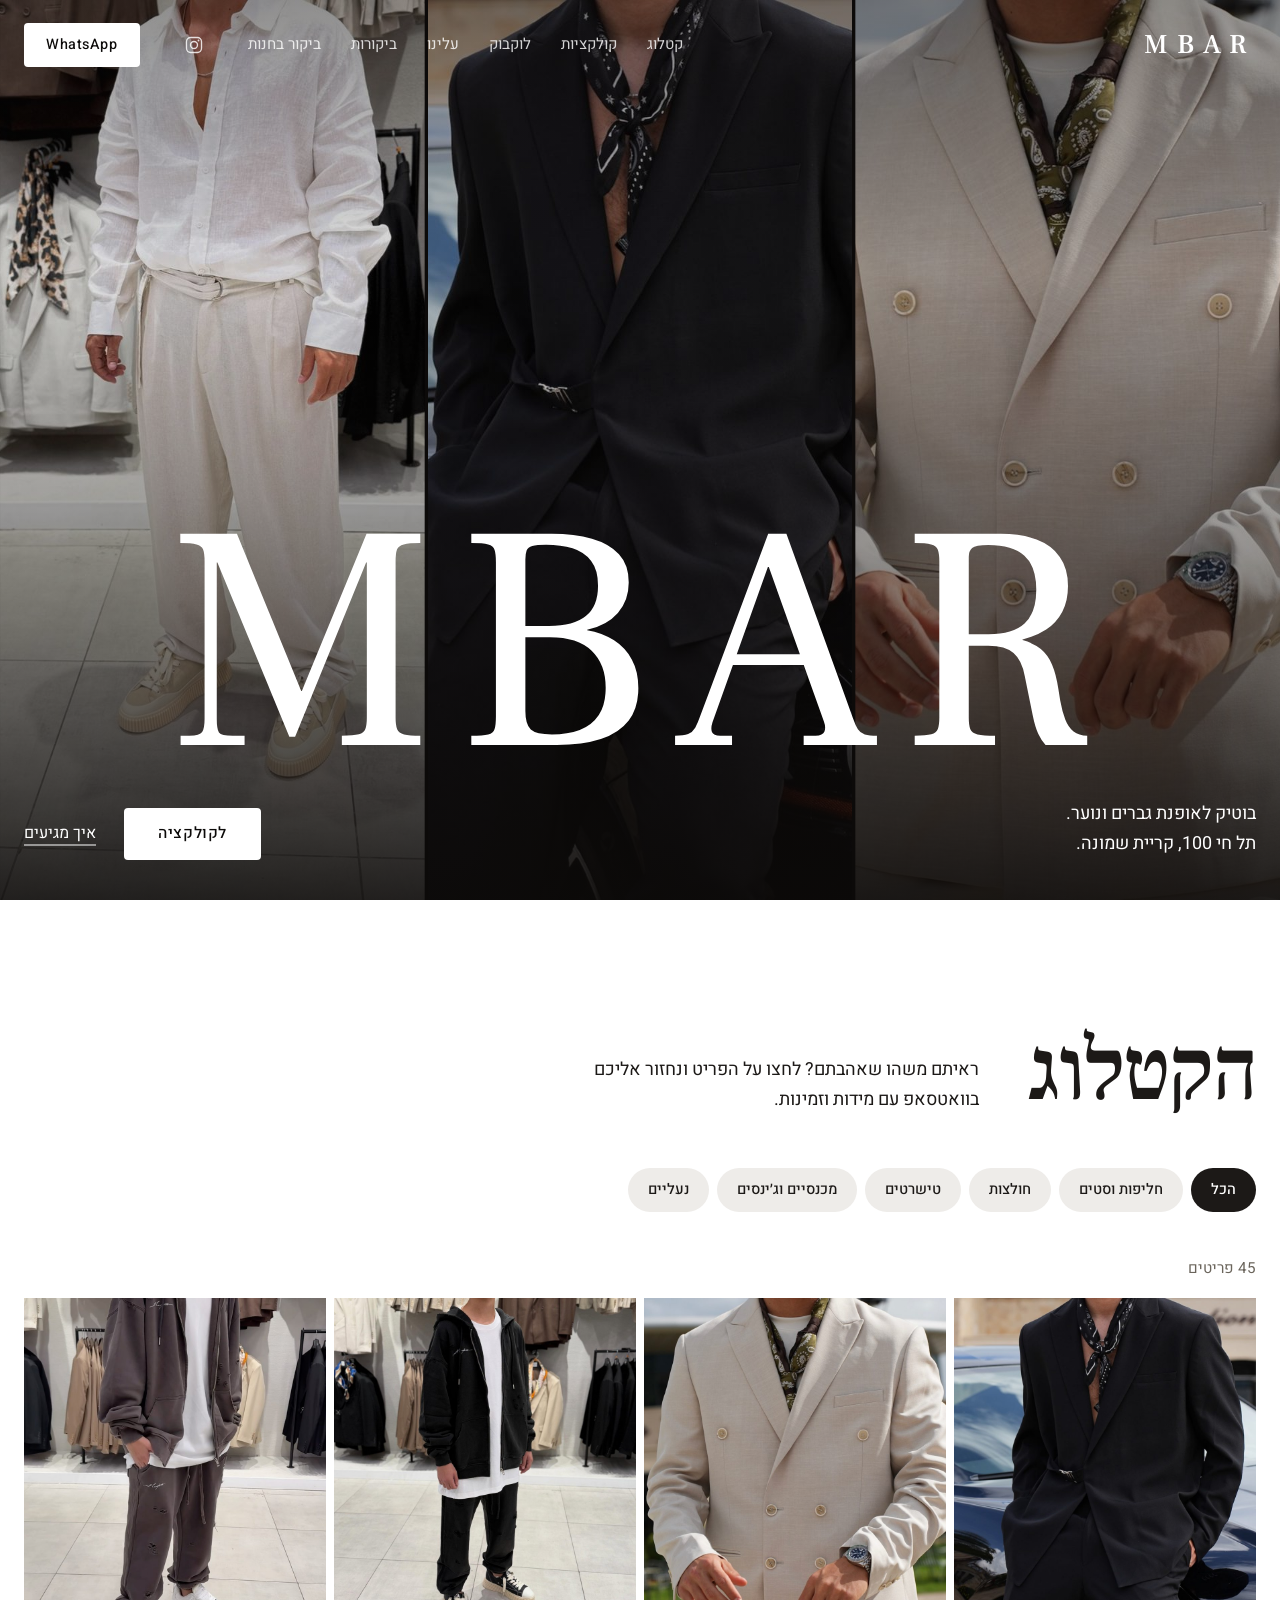
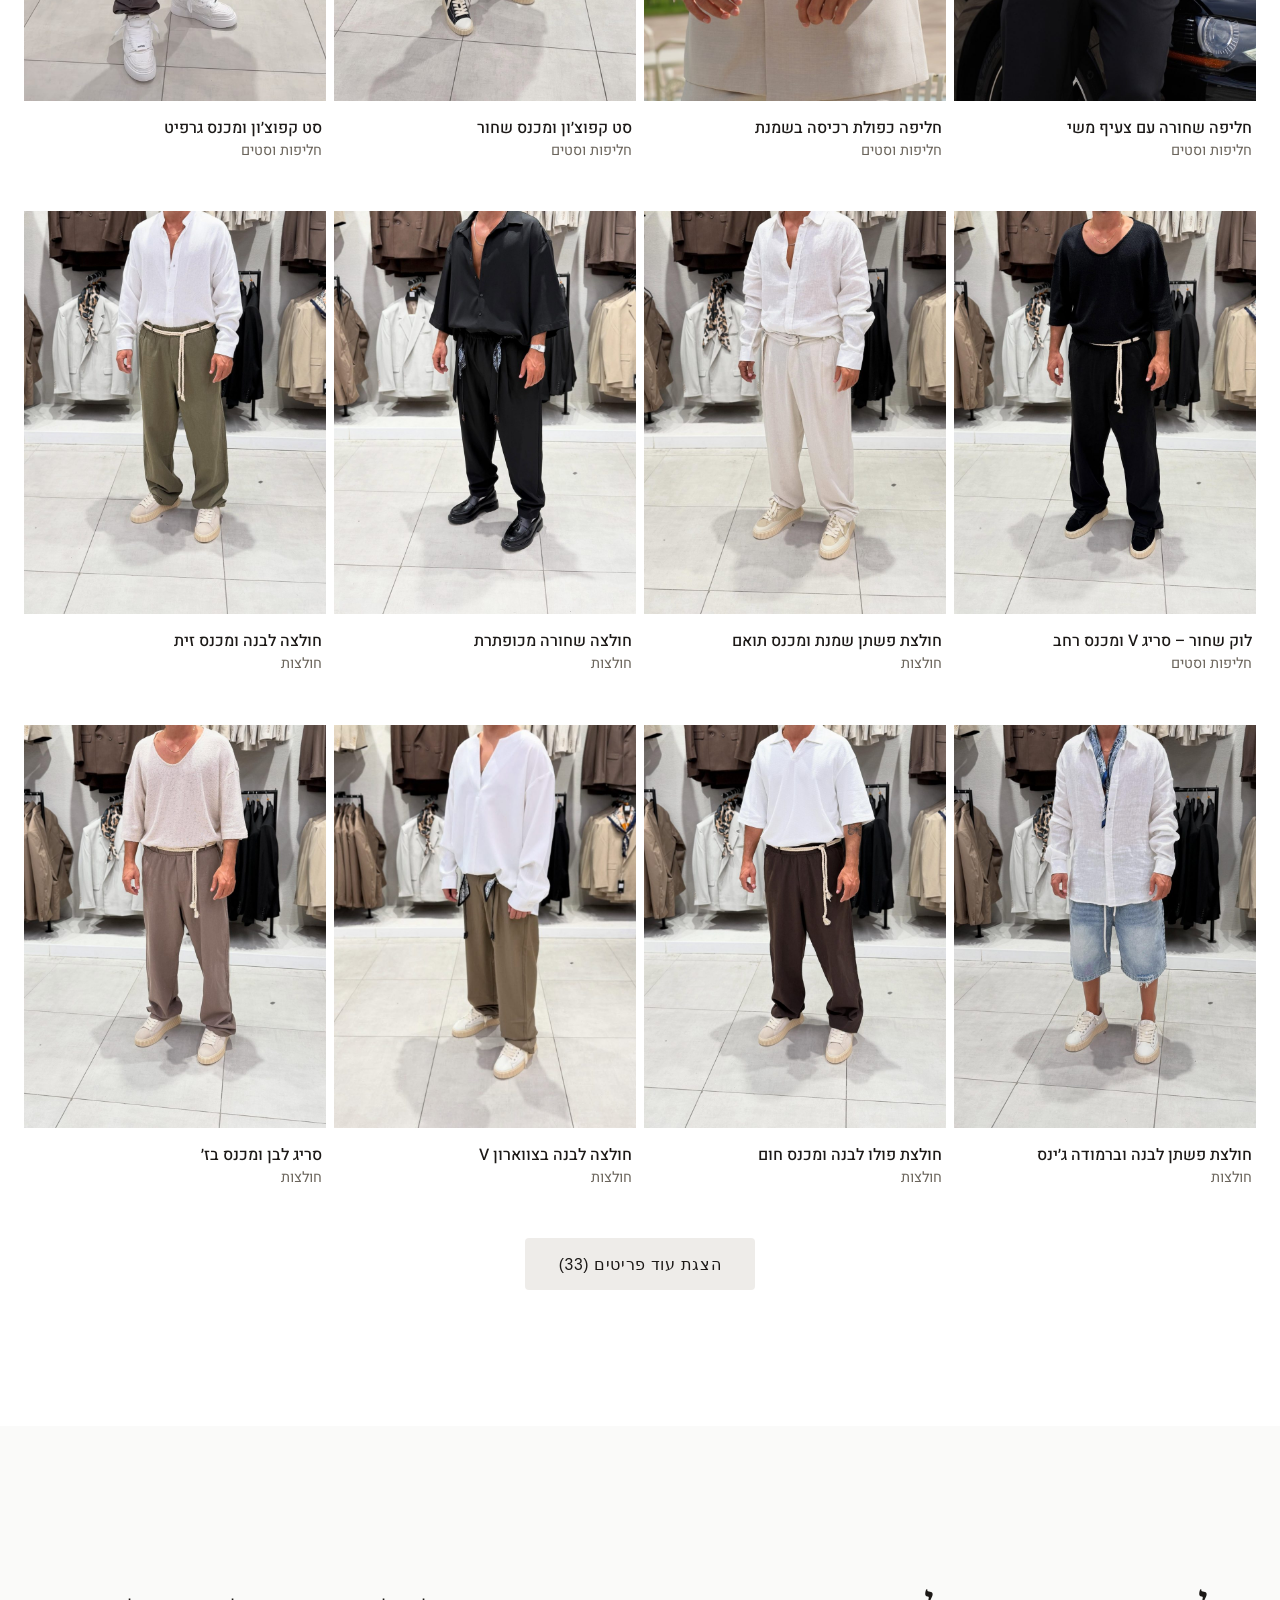
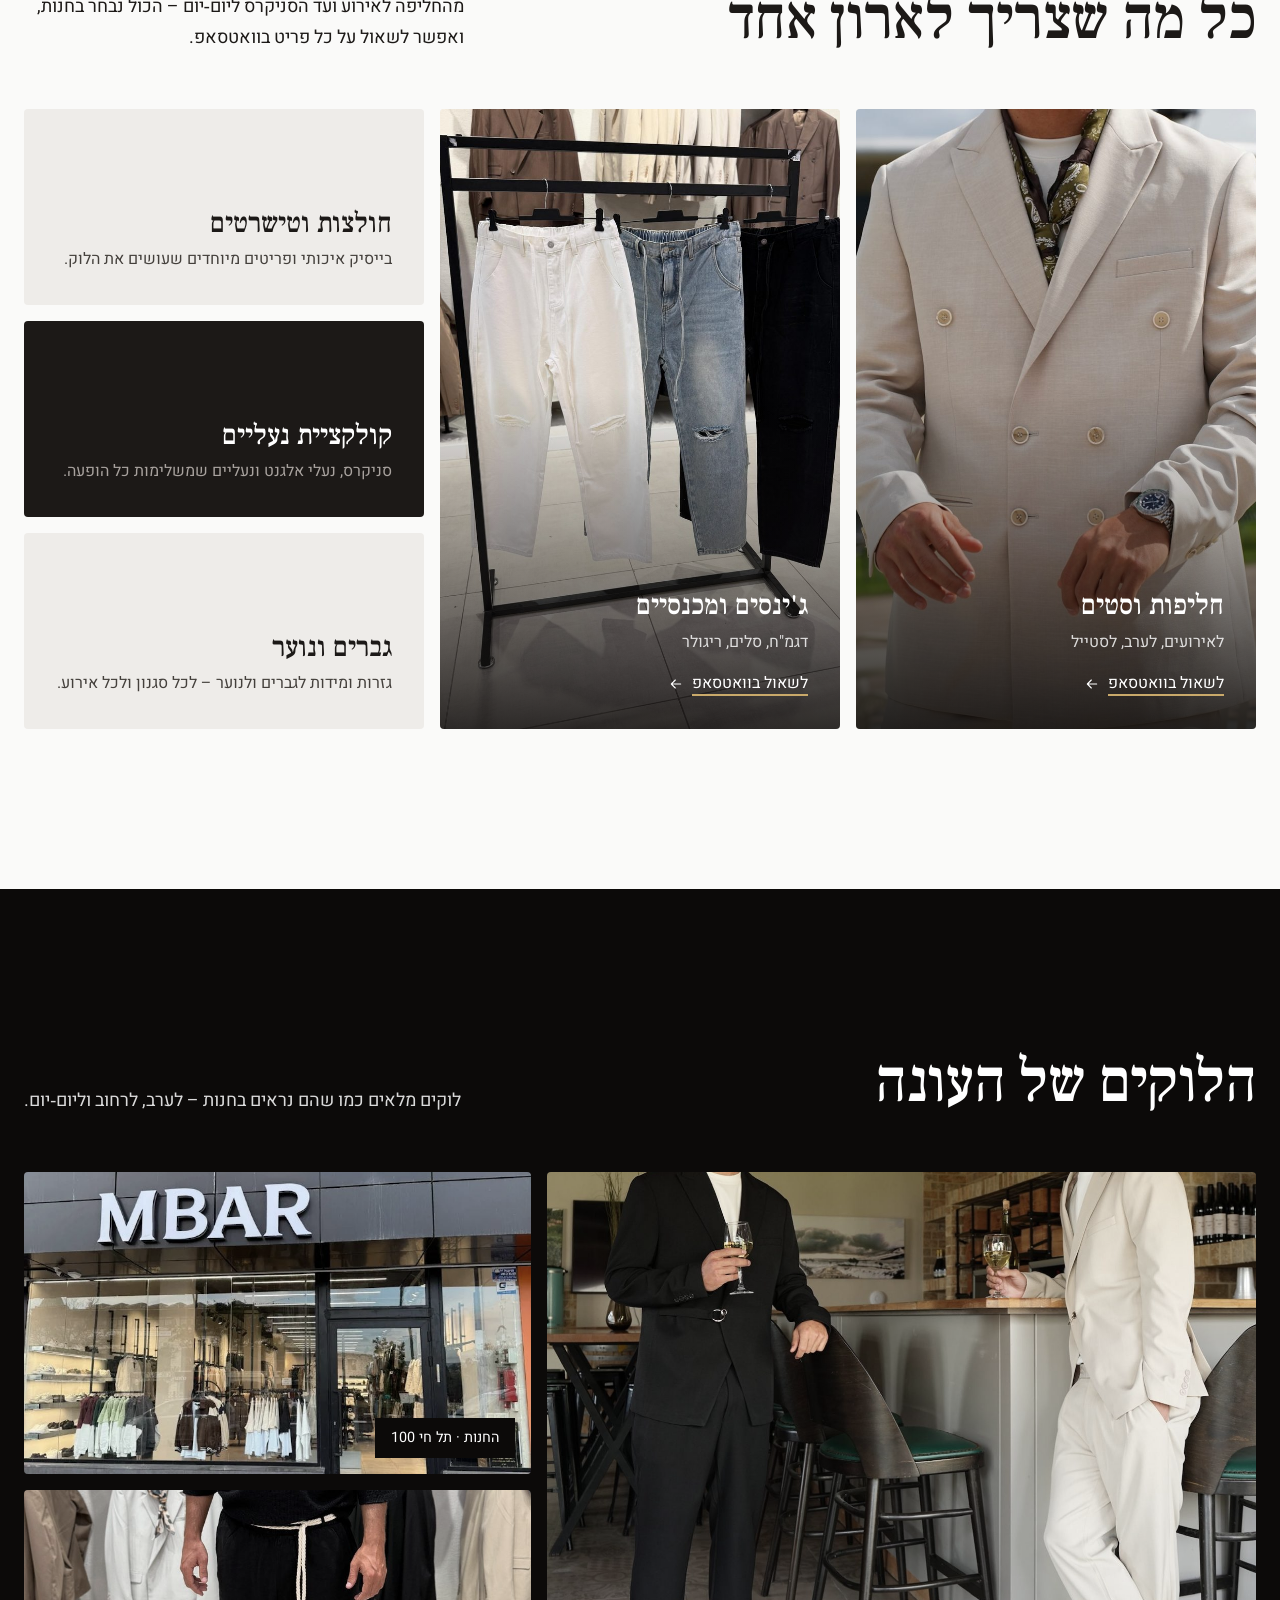
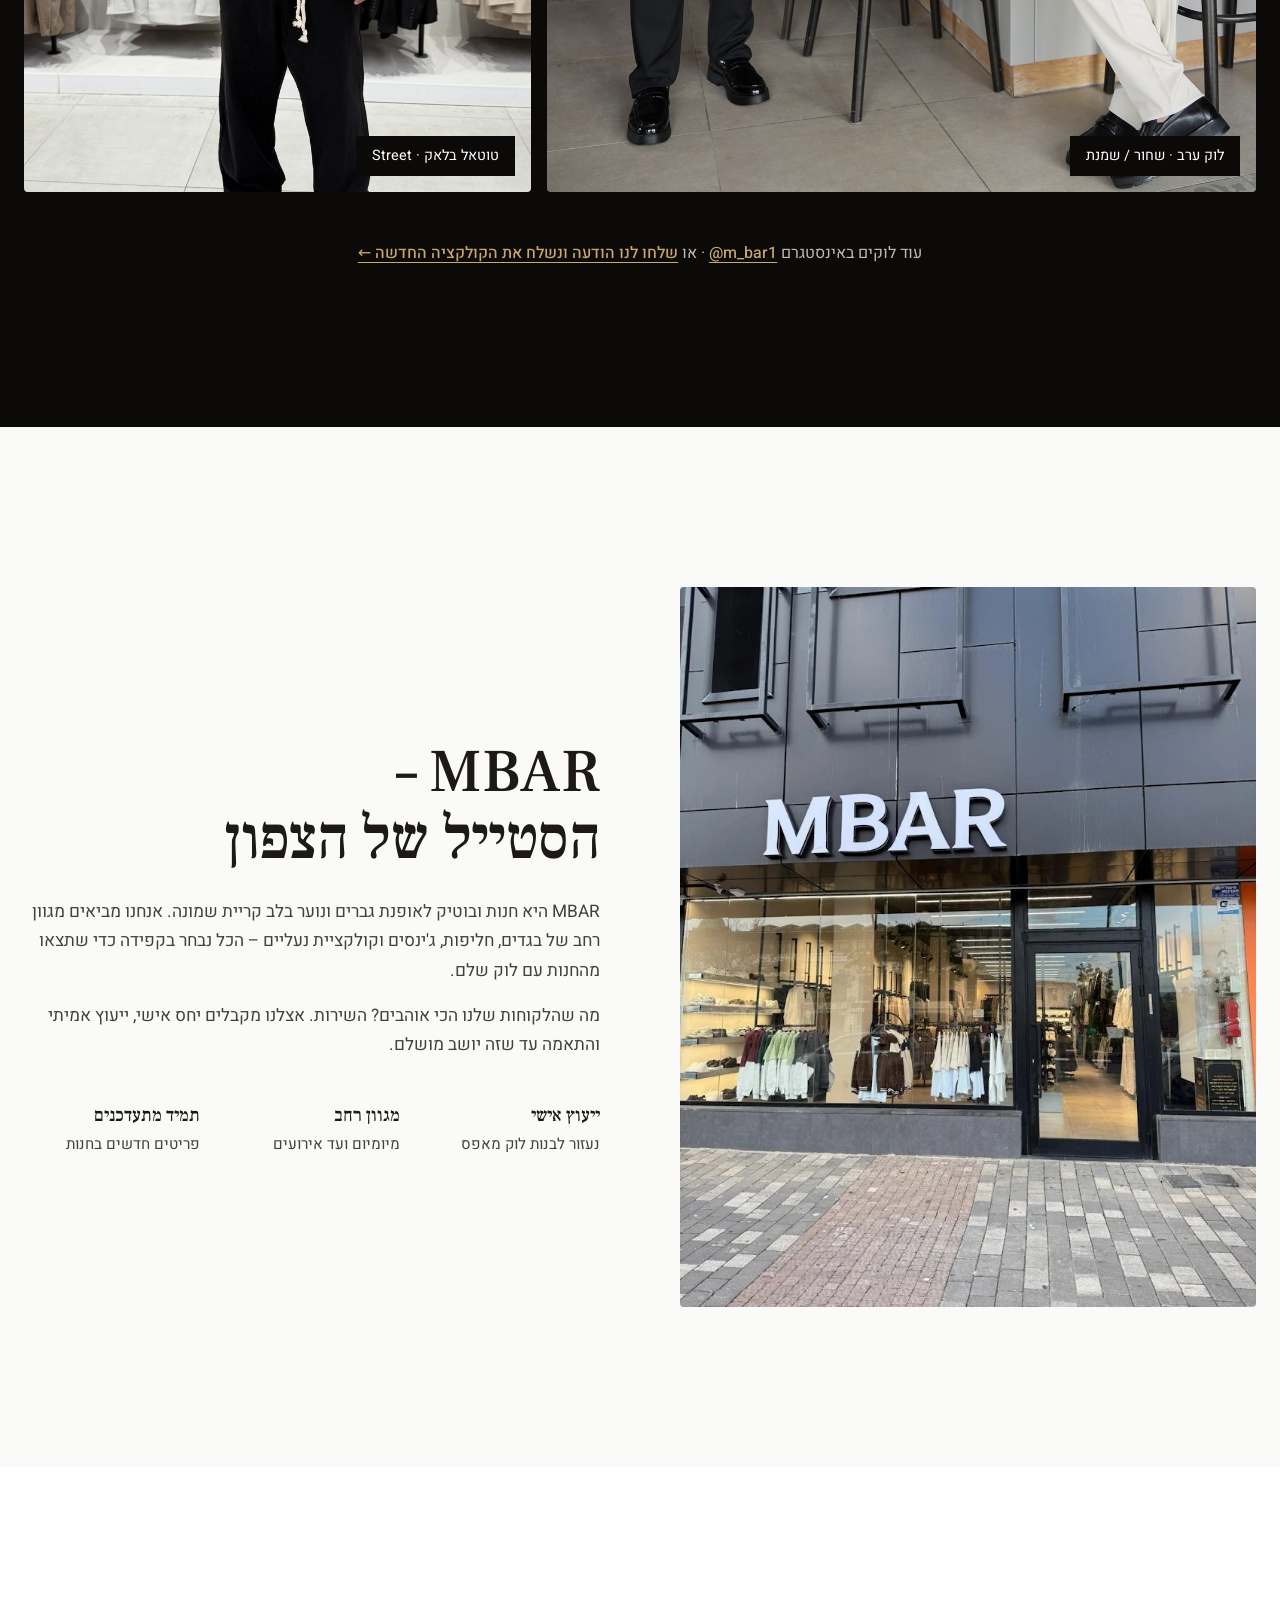
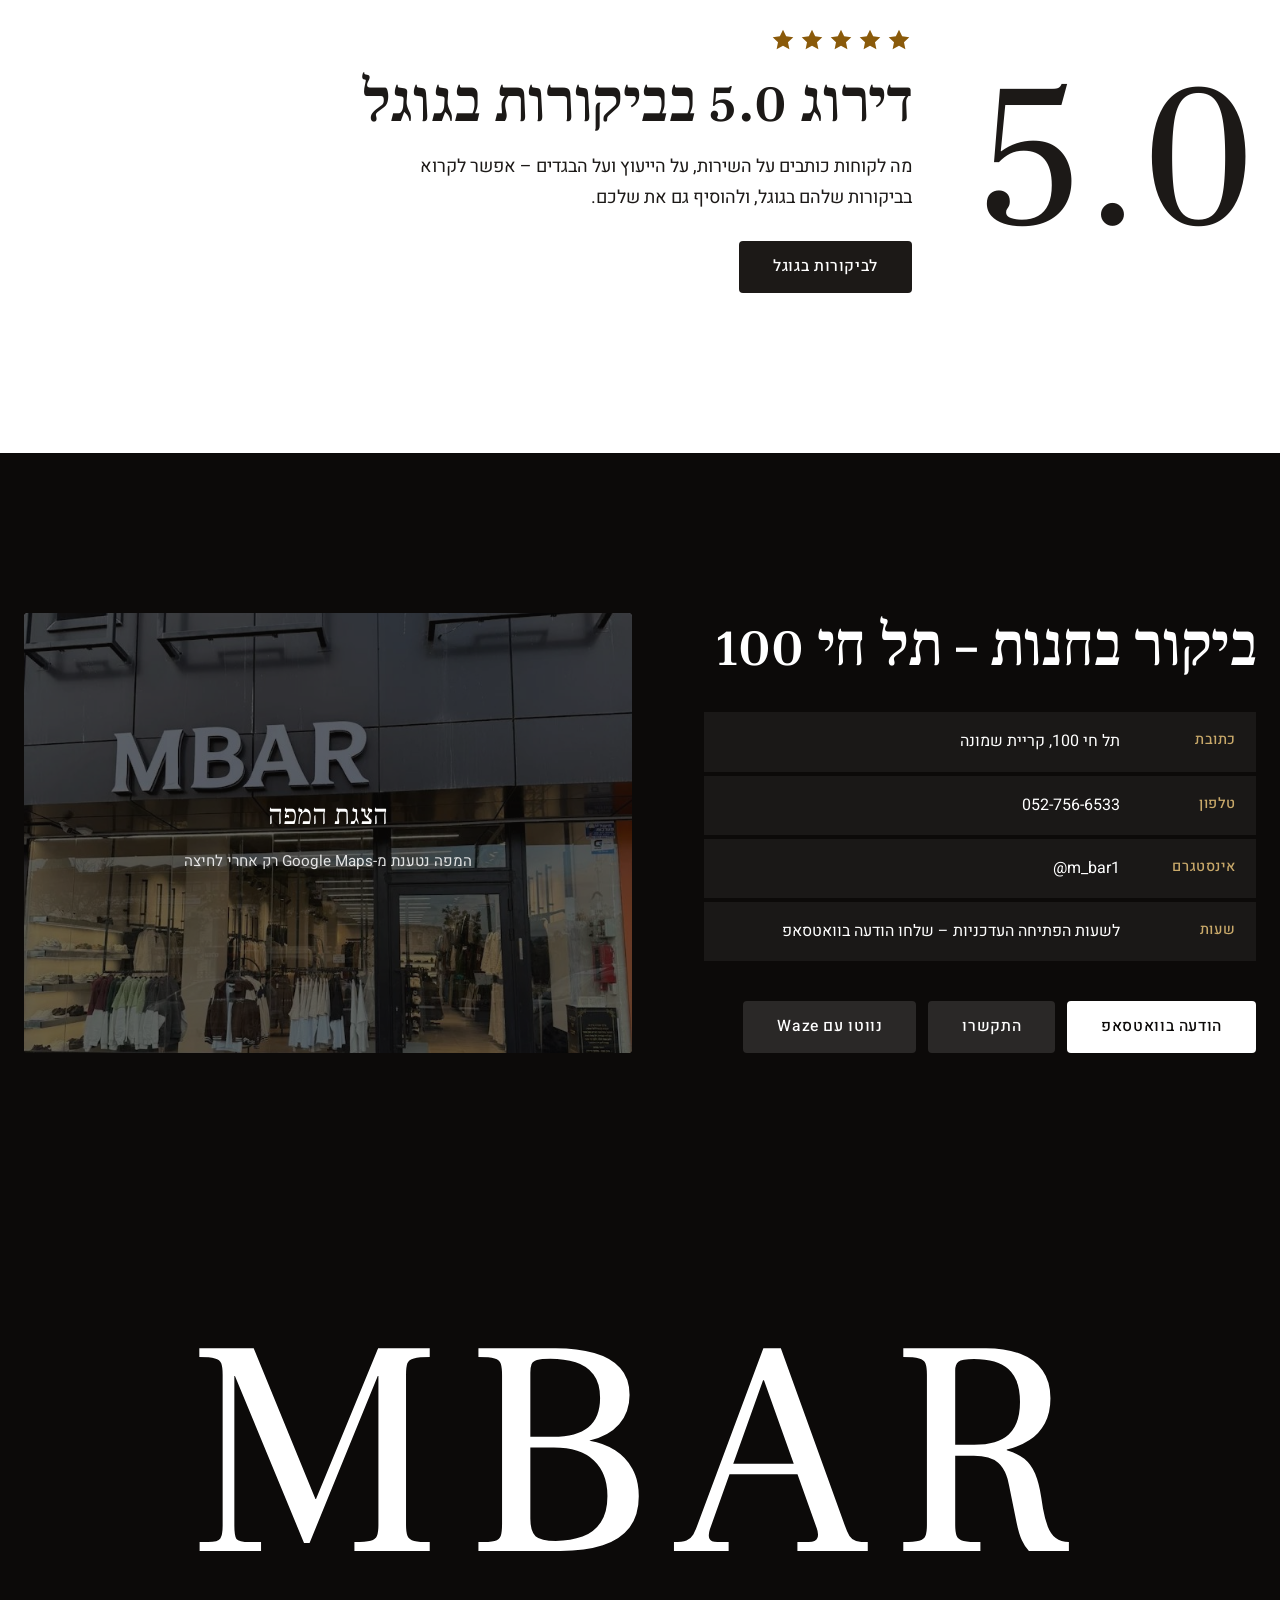
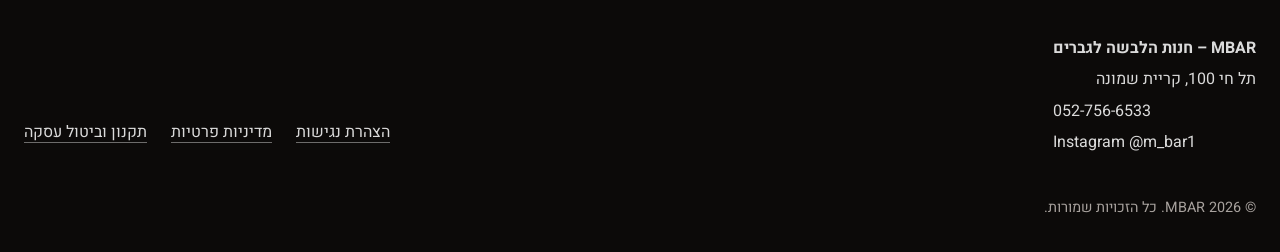
==== commit 120e4fb6: "Add legal pages and apply design-skill house rules Legal (Israeli consumer, accessibility and privac" ====
--- a/index.html
+++ b/index.html
@@ -12,7 +12,7 @@
   <link rel="preconnect" href="https://fonts.gstatic.com" crossorigin>
   <link href="https://fonts.googleapis.com/css2?family=Frank+Ruhl+Libre:wght@300;400;500;700&family=Heebo:wght@300;400;500;700&display=swap" rel="stylesheet">
   <meta name="theme-color" content="#0c0a09">
-  <link rel="stylesheet" href="styles.css">
+  <link rel="stylesheet" href="styles.css?v=7">
   <script>document.documentElement.classList.remove('no-js')</script>
 </head>
 <body>
@@ -46,10 +46,9 @@
     </div>
     <div class="hero__overlay"></div>
     <div class="container hero__content">
-      <p class="eyebrow hero__eyebrow" lang="en">New Collection · Men's Wear</p>
       <h1 class="hero__brand">MBAR<span class="sr-only"> – חנות הלבשה לגברים בקריית שמונה</span></h1>
       <div class="hero__bottom">
-        <p class="hero__text">חנות הלבשה לגברים שמבינים עניין.<br>תל חי 100, קריית שמונה.</p>
+        <p class="hero__text">בוטיק לאופנת גברים ונוער.<br>תל חי 100, קריית שמונה.</p>
         <div class="hero__actions">
           <a class="btn btn--light" href="#catalog">לקולקציה</a>
           <a class="hero__link" href="#visit">איך מגיעים</a>
@@ -58,20 +57,10 @@
     </div>
   </section>
 
-  <div class="marquee" aria-hidden="true">
-    <div class="marquee__track">
-      <span>NEW COLLECTION</span><i class="marquee__dot"></i><span>MEN'S FASHION</span><i class="marquee__dot"></i><span>KIRYAT SHMONA</span><i class="marquee__dot"></i><span>SUITS · DENIM · SHOES</span><i class="marquee__dot"></i>
-      <span>NEW COLLECTION</span><i class="marquee__dot"></i><span>MEN'S FASHION</span><i class="marquee__dot"></i><span>KIRYAT SHMONA</span><i class="marquee__dot"></i><span>SUITS · DENIM · SHOES</span><i class="marquee__dot"></i>
-    </div>
-  </div>
-
   <section class="shop" id="catalog">
     <div class="container">
       <div class="shop__head">
-        <div>
-          <p class="eyebrow eyebrow--dark" lang="en">SHOP</p>
-          <h2 class="shop__title">הקטלוג</h2>
-        </div>
+        <h2 class="shop__title">הקטלוג</h2>
         <p class="shop__note">ראיתם משהו שאהבתם? לחצו על הפריט ונחזור אליכם בוואטסאפ עם מידות וזמינות.</p>
       </div>
     </div>
@@ -90,30 +79,30 @@
   <section class="section" id="collections">
     <div class="container">
       <div class="section__head">
-        <p class="eyebrow eyebrow--dark">הקולקציות שלנו</p>
         <h2 class="section__title">כל מה שצריך לארון אחד</h2>
+        <p class="section__lead">מהחליפה לאירוע ועד הסניקרס ליום‑יום – הכול נבחר בחנות, ואפשר לשאול על כל פריט בוואטסאפ.</p>
       </div>
       <div class="grid-collections">
         <a class="card card--tall reveal" href="https://wa.me/972527566533?text=%D7%94%D7%99%D7%99%2C%20%D7%90%D7%A9%D7%9E%D7%97%20%D7%9C%D7%A9%D7%9E%D7%95%D7%A2%20%D7%A2%D7%9C%20%D7%94%D7%97%D7%9C%D7%99%D7%A4%D7%95%D7%AA%20%D7%95%D7%94%D7%A1%D7%98%D7%99%D7%9D" target="_blank" rel="noopener">
           <img width="900" height="1200" src="images/catalog/04.jpg" alt="חליפה כפולת רכיסה בשמנת עם צעיף משי" loading="lazy">
-          <div class="card__label"><span class="card__num">01</span><h3>חליפות וסטים</h3><p>לאירועים, לערב, לסטייל</p><span class="card__more">לשאול בוואטסאפ <svg class="icon" viewBox="0 0 24 24" aria-hidden="true"><path d="M19 12H5m6-6l-6 6 6 6" fill="none" stroke="currentColor" stroke-width="1.6" stroke-linecap="round" stroke-linejoin="round"/></svg></span></div>
+          <div class="card__label"><h3>חליפות וסטים</h3><p>לאירועים, לערב, לסטייל</p><span class="card__more">לשאול בוואטסאפ <svg class="icon" viewBox="0 0 24 24" aria-hidden="true"><path d="M19 12H5m6-6l-6 6 6 6" fill="none" stroke="currentColor" stroke-width="1.6" stroke-linecap="round" stroke-linejoin="round"/></svg></span></div>
         </a>
         <a class="card card--tall reveal" href="https://wa.me/972527566533?text=%D7%94%D7%99%D7%99%2C%20%D7%90%D7%A9%D7%9E%D7%97%20%D7%9C%D7%A9%D7%9E%D7%95%D7%A2%20%D7%A2%D7%9C%20%D7%94%D7%92%27%D7%99%D7%A0%D7%A1%D7%99%D7%9D%20%D7%95%D7%94%D7%9E%D7%9B%D7%A0%D7%A1%D7%99%D7%99%D7%9D" target="_blank" rel="noopener">
           <img width="900" height="1200" src="images/catalog/21.jpg" alt="ג׳ינסים בלבן, תכלת עם קרעים ושחור על מתלה" loading="lazy">
-          <div class="card__label"><span class="card__num">02</span><h3>ג'ינסים ומכנסיים</h3><p>דגמ"ח, סלים, ריגולר</p><span class="card__more">לשאול בוואטסאפ <svg class="icon" viewBox="0 0 24 24" aria-hidden="true"><path d="M19 12H5m6-6l-6 6 6 6" fill="none" stroke="currentColor" stroke-width="1.6" stroke-linecap="round" stroke-linejoin="round"/></svg></span></div>
+          <div class="card__label"><h3>ג'ינסים ומכנסיים</h3><p>דגמ"ח, סלים, ריגולר</p><span class="card__more">לשאול בוואטסאפ <svg class="icon" viewBox="0 0 24 24" aria-hidden="true"><path d="M19 12H5m6-6l-6 6 6 6" fill="none" stroke="currentColor" stroke-width="1.6" stroke-linecap="round" stroke-linejoin="round"/></svg></span></div>
         </a>
         <div class="card card--text reveal">
-          <span class="card__num">03</span>
+          
           <h3>חולצות וטישרטים</h3>
           <p>בייסיק איכותי ופריטים מיוחדים שעושים את הלוק.</p>
         </div>
         <div class="card card--text card--dark reveal">
-          <span class="card__num">04</span>
+          
           <h3>קולקציית נעליים</h3>
           <p>סניקרס, נעלי אלגנט ונעליים שמשלימות כל הופעה.</p>
         </div>
         <div class="card card--text reveal">
-          <span class="card__num">05</span>
+          
           <h3>גברים ונוער</h3>
           <p>גזרות ומידות לגברים ולנוער – לכל סגנון ולכל אירוע.</p>
         </div>
@@ -124,8 +113,8 @@
   <section class="section section--dark" id="lookbook">
     <div class="container">
       <div class="section__head">
-        <p class="eyebrow" lang="en">LOOKBOOK</p>
         <h2 class="section__title">הלוקים של העונה</h2>
+        <p class="section__lead">לוקים מלאים כמו שהם נראים בחנות – לערב, לרחוב וליום‑יום.</p>
       </div>
       <div class="lookbook">
         <figure class="lookbook__item lookbook__item--big reveal"><img width="1400" height="1270" src="images/look-evening.jpg" alt="שני לוקים של ערב – חליפה שחורה וחליפה בשמנת" loading="lazy"><figcaption>לוק ערב · שחור / שמנת</figcaption></figure>
@@ -142,7 +131,6 @@
         <img width="765" height="1020" src="images/store.jpg" alt="חנות MBAR מבחוץ" loading="lazy">
       </div>
       <div class="about__text reveal">
-        <p class="eyebrow eyebrow--dark">עלינו</p>
         <h2 class="section__title">MBAR – הסטייל של הצפון</h2>
         <p>MBAR היא חנות ובוטיק לאופנת גברים ונוער בלב קריית שמונה. אנחנו מביאים מגוון רחב של בגדים, חליפות, ג'ינסים וקולקציית נעליים – הכל נבחר בקפידה כדי שתצאו מהחנות עם לוק שלם.</p>
         <p>מה שהלקוחות שלנו הכי אוהבים? השירות. אצלנו מקבלים יחס אישי, ייעוץ אמיתי והתאמה עד שזה יושב מושלם.</p>
@@ -156,22 +144,14 @@
   </section>
 
   <section class="section section--light" id="reviews">
-    <div class="container">
-      <div class="section__head">
-        <p class="eyebrow eyebrow--dark">מה אומרים עלינו</p>
-        <h2 class="section__title rating-head"><span class="big-rating">5.0</span> <span class="stars" role="img" aria-label="5 מתוך 5 כוכבים"><svg viewBox="0 0 24 24" aria-hidden="true"><path fill="currentColor" d="M12 2.5l2.9 6.1 6.6.8-4.9 4.6 1.3 6.6L12 17.3l-5.9 3.3 1.3-6.6-4.9-4.6 6.6-.8z"/></svg><svg viewBox="0 0 24 24" aria-hidden="true"><path fill="currentColor" d="M12 2.5l2.9 6.1 6.6.8-4.9 4.6 1.3 6.6L12 17.3l-5.9 3.3 1.3-6.6-4.9-4.6 6.6-.8z"/></svg><svg viewBox="0 0 24 24" aria-hidden="true"><path fill="currentColor" d="M12 2.5l2.9 6.1 6.6.8-4.9 4.6 1.3 6.6L12 17.3l-5.9 3.3 1.3-6.6-4.9-4.6 6.6-.8z"/></svg><svg viewBox="0 0 24 24" aria-hidden="true"><path fill="currentColor" d="M12 2.5l2.9 6.1 6.6.8-4.9 4.6 1.3 6.6L12 17.3l-5.9 3.3 1.3-6.6-4.9-4.6 6.6-.8z"/></svg><svg viewBox="0 0 24 24" aria-hidden="true"><path fill="currentColor" d="M12 2.5l2.9 6.1 6.6.8-4.9 4.6 1.3 6.6L12 17.3l-5.9 3.3 1.3-6.6-4.9-4.6 6.6-.8z"/></svg></span></h2>
-        <p class="section__sub">דירוג בגוגל</p>
-      </div>
-      <div class="reviews">
-        <!-- כאן אפשר להוסיף ציטוטים אמיתיים מהביקורות בגוגל -->
-        <blockquote class="review reveal">
-          <svg class="review__quote" viewBox="0 0 40 40" aria-hidden="true"><path fill="currentColor" d="M8 30V20c0-6 3-10 9-12l1 3c-3 1.5-5 4-5 7h5v12H8zm16 0V20c0-6 3-10 9-12l1 3c-3 1.5-5 4-5 7h5v12h-10z"/></svg>
-          <p>הלקוחות מציינים לחיוב את השירות האדיב והאישי במקום, ואת המגוון הרחב של בגדים, חליפות, ג'ינסים ונעליים.</p>
-          <cite>מתוך הביקורות בגוגל</cite>
-        </blockquote>
-      </div>
-      <div class="center">
-        <a class="btn btn--outline" href="https://www.google.com/maps/search/?api=1&query=MBAR+%D7%AA%D7%9C+%D7%97%D7%99+100+%D7%A7%D7%A8%D7%99%D7%99%D7%AA+%D7%A9%D7%9E%D7%95%D7%A0%D7%94" target="_blank" rel="noopener">לכל הביקורות בגוגל</a>
+    <div class="container rating reveal">
+      <p class="rating__score" aria-hidden="true">5.0</p>
+      <div class="rating__body">
+        <span class="stars" role="img" aria-label="5 מתוך 5 כוכבים"><svg viewBox="0 0 24 24" aria-hidden="true"><path fill="currentColor" d="M12 2.5l2.9 6.1 6.6.8-4.9 4.6 1.3 6.6L12 17.3l-5.9 3.3 1.3-6.6-4.9-4.6 6.6-.8z"/></svg><svg viewBox="0 0 24 24" aria-hidden="true"><path fill="currentColor" d="M12 2.5l2.9 6.1 6.6.8-4.9 4.6 1.3 6.6L12 17.3l-5.9 3.3 1.3-6.6-4.9-4.6 6.6-.8z"/></svg><svg viewBox="0 0 24 24" aria-hidden="true"><path fill="currentColor" d="M12 2.5l2.9 6.1 6.6.8-4.9 4.6 1.3 6.6L12 17.3l-5.9 3.3 1.3-6.6-4.9-4.6 6.6-.8z"/></svg><svg viewBox="0 0 24 24" aria-hidden="true"><path fill="currentColor" d="M12 2.5l2.9 6.1 6.6.8-4.9 4.6 1.3 6.6L12 17.3l-5.9 3.3 1.3-6.6-4.9-4.6 6.6-.8z"/></svg><svg viewBox="0 0 24 24" aria-hidden="true"><path fill="currentColor" d="M12 2.5l2.9 6.1 6.6.8-4.9 4.6 1.3 6.6L12 17.3l-5.9 3.3 1.3-6.6-4.9-4.6 6.6-.8z"/></svg></span>
+        <h2 class="section__title">דירוג 5.0 בביקורות בגוגל</h2>
+        <!-- לפני עלייה לאוויר: לוודא שהדירוג עדכני. ציטוטים של לקוחות – רק ציטוטים אמיתיים, ובהסכמה -->
+        <p>מה לקוחות כותבים על השירות, על הייעוץ ועל הבגדים – אפשר לקרוא בביקורות שלהם בגוגל, ולהוסיף גם את שלכם.</p>
+        <a class="btn btn--dark" href="https://www.google.com/maps/search/?api=1&query=MBAR+%D7%AA%D7%9C+%D7%97%D7%99+100+%D7%A7%D7%A8%D7%99%D7%99%D7%AA+%D7%A9%D7%9E%D7%95%D7%A0%D7%94" target="_blank" rel="noopener">לביקורות בגוגל</a>
       </div>
     </div>
   </section>
@@ -179,8 +159,7 @@
   <section class="section section--dark" id="visit">
     <div class="container visit">
       <div class="visit__info reveal">
-        <p class="eyebrow">ביקור בחנות</p>
-        <h2 class="section__title">בואו להגיד שלום</h2>
+        <h2 class="section__title">ביקור בחנות – תל חי 100</h2>
         <ul class="info-list">
           <li><span class="info-list__label">כתובת</span><span>תל חי 100, קריית שמונה</span></li>
           <li><span class="info-list__label">טלפון</span><a href="tel:+972527566533" dir="ltr">052-756-6533</a></li>
@@ -194,17 +173,31 @@
         </div>
       </div>
       <div class="visit__map reveal">
-        <iframe title="מפה – MBAR קריית שמונה" src="https://www.google.com/maps?q=%D7%AA%D7%9C+%D7%97%D7%99+100+%D7%A7%D7%A8%D7%99%D7%99%D7%AA+%D7%A9%D7%9E%D7%95%D7%A0%D7%94&output=embed" loading="lazy" referrerpolicy="no-referrer-when-downgrade"></iframe>
+        <button class="map-load" type="button" data-src="https://www.google.com/maps?q=%D7%AA%D7%9C+%D7%97%D7%99+100+%D7%A7%D7%A8%D7%99%D7%99%D7%AA+%D7%A9%D7%9E%D7%95%D7%A0%D7%94&output=embed">
+          <span class="map-load__title">הצגת המפה</span>
+          <span class="map-load__note">המפה נטענת מ-Google Maps רק אחרי לחיצה</span>
+        </button>
       </div>
     </div>
   </section>
 </main>
 
 <footer class="footer">
-  <div class="container footer__inner">
-    <a href="#top" class="logo">MBAR</a>
-    <p>חנות הלבשה לגברים שמבינים עניין · תל חי 100, קריית שמונה</p>
-    <a class="footer__ig" href="https://www.instagram.com/m_bar1/" target="_blank" rel="noopener" dir="ltr"><svg class="icon" viewBox="0 0 24 24" aria-hidden="true"><rect x="3" y="3" width="18" height="18" rx="5" fill="none" stroke="currentColor" stroke-width="1.6"/><circle cx="12" cy="12" r="4.2" fill="none" stroke="currentColor" stroke-width="1.6"/><circle cx="17.4" cy="6.6" r="1.1" fill="currentColor"/></svg> @m_bar1</a>
+  <div class="container">
+    <p class="footer__brand" aria-hidden="true">MBAR</p>
+    <div class="footer__row">
+      <address class="footer__details">
+        <strong>MBAR – חנות הלבשה לגברים</strong>
+        <span>תל חי 100, קריית שמונה</span>
+        <a href="tel:+972527566533" dir="ltr">052-756-6533</a>
+        <a href="https://www.instagram.com/m_bar1/" target="_blank" rel="noopener" dir="ltr">Instagram @m_bar1</a>
+      </address>
+      <ul class="footer__legal">
+        <li><a href="accessibility.html">הצהרת נגישות</a></li>
+        <li><a href="privacy.html">מדיניות פרטיות</a></li>
+        <li><a href="terms.html">תקנון וביטול עסקה</a></li>
+      </ul>
+    </div>
     <p class="footer__copy">© <span id="year"></span> MBAR. כל הזכויות שמורות.</p>
   </div>
 </footer>
@@ -225,7 +218,7 @@
   </figure>
 </div>
 
-<script src="products.js" defer></script>
-<script src="script.js" defer></script>
+<script src="products.js?v=7" defer></script>
+<script src="script.js?v=7" defer></script>
 </body>
 </html>
--- a/styles.css
+++ b/styles.css
@@ -4,7 +4,7 @@
   --black: #0c0a09;
   --ink: #1c1917;
   --ink-2: #44403c;
-  --stone: #f5f2ec;
+  --stone: #eeece9;
   --paper: #fafaf9;
   --sand: #d6d3d1;
   --white: #ffffff;
@@ -55,8 +55,7 @@
 .header {
   position: fixed; inset: 0 0 auto 0; z-index: 50;
   padding: 22px 0;
-  transition: background .3s, padding .3s, border-color .3s;
-  border-bottom: 1px solid transparent;
+  transition: padding .3s;
 }
 .header::before {
   content: ''; position: absolute; inset: 0; z-index: -1;
@@ -66,7 +65,7 @@
   opacity: 0; transition: opacity .3s;
 }
 /* backdrop-filter stays off .header itself: it would trap the fixed mobile menu inside the bar */
-.header--scrolled { padding: 12px 0; border-bottom-color: rgba(255,255,255,.08); }
+.header--scrolled { padding: 12px 0; }
 .header--scrolled::before { opacity: 1; }
 /* The hero carries the giant wordmark, so the small logo waits until the page scrolls */
 .header .logo { transition: opacity .3s; }
@@ -82,15 +81,11 @@
 .nav { display: flex; gap: 30px; margin-inline-start: auto; }
 .nav a {
   color: rgba(255,255,255,.82); font-weight: 400; font-size: .95rem;
-  position: relative; padding: 10px 0;
-  transition: color .2s;
-}
-.nav a::after {
-  content: ''; position: absolute; right: 0; bottom: 4px;
-  width: 0; height: 1px; background: var(--gold); transition: width .3s var(--ease);
-}
-.nav a:hover { color: var(--white); }
-.nav a:hover::after { width: 100%; }
+  padding: 10px 0;
+  text-decoration: underline 2px transparent; text-underline-offset: 8px;
+  transition: color .2s, text-decoration-color .2s;
+}
+.nav a:hover { color: var(--white); text-decoration-color: var(--gold); }
 
 .menu-toggle { display: none; background: none; border: 0; cursor: pointer; width: 44px; height: 44px; padding: 10px; }
 .menu-toggle span { display: block; width: 24px; height: 1.5px; background: var(--white); margin: 6px 0; transition: transform .3s, opacity .2s; }
@@ -109,23 +104,24 @@
   display: inline-flex; align-items: center; justify-content: center; gap: 10px;
   min-height: 52px; padding: 0 34px; border-radius: var(--radius);
   font-weight: 500; font-size: .98rem; letter-spacing: .04em;
-  border: 1px solid transparent; cursor: pointer;
-  transition: background .2s, color .2s, border-color .2s;
-}
+  border: 0; cursor: pointer;
+  transition: background .2s, color .2s, transform .15s var(--ease);
+}
+.btn:active { transform: scale(.97); }
 .btn svg { width: 18px; height: 18px; }
 .btn--small { min-height: 44px; padding: 0 22px; font-size: .9rem; }
 .btn--light { background: var(--white); color: var(--black); }
 .btn--light:hover { background: var(--gold); }
 .btn--dark { background: var(--ink); color: var(--white); }
 .btn--dark:hover { background: var(--ink-2); }
-.btn--ghost { border-color: rgba(255,255,255,.45); color: var(--white); }
-.btn--ghost:hover { background: var(--white); color: var(--black); border-color: var(--white); }
-.btn--outline { border-color: var(--ink); color: var(--ink); }
+.btn--ghost { background: rgba(255,255,255,.12); color: var(--white); }
+.btn--ghost:hover { background: var(--white); color: var(--black); }
+.btn--outline { background: var(--stone); color: var(--ink); }
 .btn--outline:hover { background: var(--ink); color: var(--white); }
 
 /* ---------- Hero ---------- */
 .hero {
-  position: relative; min-height: 100vh; min-height: 100svh;
+  position: relative; min-height: 100svh;
   display: flex; align-items: flex-end;
   color: var(--white); overflow: hidden; background: var(--black);
   padding: 120px 0 40px;
@@ -139,20 +135,9 @@
 @keyframes panelZoom { from { transform: scale(1.18); } to { transform: scale(1); } }
 .hero__overlay {
   position: absolute; inset: 0;
-  background: linear-gradient(to top, rgba(12,10,9,.9) 0%, rgba(12,10,9,.35) 45%, rgba(12,10,9,.1) 70%, rgba(12,10,9,.45) 100%);
+  background: linear-gradient(to top, rgba(12,10,9,.9) 0%, rgba(12,10,9,.35) 45%, rgba(12,10,9,.1) 70%, rgba(12,10,9,.45) 100%); /* taste-skill-ignore: neutral scrim under text on a photo */
 }
 .hero__content { position: relative; }
-.eyebrow {
-  display: flex; align-items: center; gap: 14px;
-  font-size: .9rem; font-weight: 500; letter-spacing: .04em;
-  color: var(--gold); margin-bottom: 22px;
-}
-.eyebrow::before { content: ''; width: 36px; height: 1px; background: currentColor; }
-.eyebrow--dark { color: var(--gold-ink); }
-.eyebrow[lang="en"] { font-size: .8rem; letter-spacing: .28em; text-transform: uppercase; }
-.section__head .eyebrow { justify-content: center; }
-.hero__eyebrow { justify-content: center; animation: rise 1s var(--ease) .7s both; }
-.hero__eyebrow::after { content: ""; width: 36px; height: 1px; background: currentColor; }
 .hero__brand {
   font-family: var(--serif); font-weight: 400;
   font-size: clamp(5.5rem, 25vw, 23rem); line-height: .78; letter-spacing: .06em;
@@ -161,33 +146,24 @@
 }
 .hero__bottom {
   display: flex; justify-content: space-between; align-items: flex-end; gap: 32px;
-  padding-top: 24px; border-top: 1px solid rgba(255,255,255,.22);
   animation: rise 1s var(--ease) .9s both;
 }
-.hero__text { max-width: 460px; font-size: 1.05rem; font-weight: 300; color: rgba(255,255,255,.85); }
+.hero__text { max-width: 460px; font-size: 1.125rem; color: var(--white); }
 .hero__actions { display: flex; align-items: center; gap: 28px; flex-wrap: wrap; }
-.hero__link { padding: 12px 0; border-bottom: 1px solid rgba(255,255,255,.5); transition: border-color .2s, color .2s; }
-.hero__link:hover { color: var(--gold); border-color: var(--gold); }
+.hero__link { padding: 12px 0; text-decoration: underline 2px rgba(255,255,255,.5); text-underline-offset: 6px; transition: color .2s, text-decoration-color .2s; }
+.hero__link:hover { color: var(--gold); text-decoration-color: var(--gold); }
 @keyframes heroFade { 0% { opacity: 0; } 4%, 33% { opacity: 1; } 38%, 100% { opacity: 0; } }
 @keyframes heroDrift { from { transform: scale(1.12); } to { transform: scale(1); } }
 @keyframes rise { from { opacity: 0; transform: translateY(40px); } to { opacity: 1; transform: none; } }
 .sr-only { position: absolute; width: 1px; height: 1px; overflow: hidden; clip: rect(0 0 0 0); white-space: nowrap; }
 
-/* ---------- Marquee ---------- */
-.marquee { background: var(--black); color: var(--white); overflow: hidden; padding: 18px 0; direction: ltr; border-top: 1px solid rgba(255,255,255,.08); }
-.marquee__track {
-  display: flex; align-items: center; gap: 44px; width: max-content;
-  font-family: var(--serif); font-weight: 300; font-size: 1.3rem; letter-spacing: .3em;
-  animation: marquee 36s linear infinite;
-}
-.marquee__dot { width: 6px; height: 6px; background: var(--gold); transform: rotate(45deg); }
-@keyframes marquee { to { transform: translateX(-50%); } }
-
 /* ---------- Sections ---------- */
-.section { padding: 128px 0; }
+.section { padding: 160px 0; }
 .section--dark { background: var(--black); color: var(--white); }
 .section--light { background: var(--white); }
-.section__head { text-align: center; margin-bottom: 64px; }
+.section__head { margin-bottom: 56px; display: flex; justify-content: space-between; align-items: flex-end; gap: 48px; }
+.section__lead { max-width: 440px; font-size: 1.125rem; }
+.section--dark .section__lead { color: rgba(255,255,255,.85); }
 .section__title {
   font-family: var(--serif);
   font-size: clamp(2.2rem, 5vw, 3.8rem); font-weight: 500; line-height: 1.1; letter-spacing: -.01em;
@@ -213,24 +189,21 @@
 .card--tall:hover img { transform: scale(1.05); }
 .card--tall::after {
   content: ''; position: absolute; inset: 0;
-  background: linear-gradient(to top, rgba(12,10,9,.85), transparent 55%);
+  background: linear-gradient(to top, rgba(12,10,9,.85), transparent 55%); /* taste-skill-ignore: scrim under the label */
 }
 .card__label { position: absolute; bottom: 0; right: 0; left: 0; padding: 32px; color: var(--white); z-index: 1; }
-.card__num { font-family: var(--serif); font-size: 1rem; letter-spacing: .2em; color: var(--gold); }
-.card--text .card__num { color: var(--gold-ink); }
-.card--dark .card__num { color: var(--gold); }
 .card h3 { font-family: var(--serif); font-size: 1.75rem; font-weight: 500; line-height: 1.2; margin: 6px 0; }
 .card__label p { color: rgba(255,255,255,.82); }
-.card__more { display: inline-flex; align-items: center; gap: 8px; margin-top: 14px; font-size: .9rem; color: var(--white); border-bottom: 1px solid var(--gold); padding-bottom: 2px; }
+.card__more { display: inline-flex; align-items: center; gap: 8px; margin-top: 14px; font-size: 1rem; color: var(--white); text-decoration: underline 2px var(--gold); text-underline-offset: 6px; }
 .card--text {
   padding: 32px; display: flex; flex-direction: column; justify-content: flex-end;
-  min-height: 190px; border: 1px solid var(--sand);
-  transition: border-color .2s, background .2s;
-}
-.card--text:hover { border-color: var(--ink); }
-.card--text p { color: var(--muted); }
-.card--dark { background: var(--ink); color: var(--white); border-color: var(--ink); }
-.card--dark:hover { border-color: var(--gold); }
+  min-height: 190px; background: var(--stone);
+  transition: background .2s;
+}
+a.card--text:hover { background: var(--sand); }
+.card--text p { color: var(--ink-2); }
+.card--dark { background: var(--ink); color: var(--white); }
+a.card--dark:hover { background: var(--ink-2); }
 .card--dark p { color: var(--muted-dark); }
 
 /* ---------- Lookbook ---------- */
@@ -241,9 +214,8 @@
 .lookbook__item:hover img { transform: scale(1.04); filter: none; }
 .lookbook__item figcaption {
   position: absolute; bottom: 16px; right: 16px;
-  background: rgba(12,10,9,.55); backdrop-filter: blur(10px); -webkit-backdrop-filter: blur(10px);
-  border: 1px solid rgba(255,255,255,.14);
-  padding: 8px 16px; border-radius: 999px; font-size: .85rem;
+  background: var(--black); color: var(--white);
+  padding: 8px 16px; font-size: .9rem;
 }
 .lookbook__more { text-align: center; margin-top: 48px; color: rgba(255,255,255,.72); }
 .lookbook__more a { color: var(--gold); font-weight: 500; text-decoration: underline; text-underline-offset: 4px; text-decoration-thickness: 1px; }
@@ -254,41 +226,53 @@
 .about__media img { width: 100%; height: 100%; object-fit: cover; }
 .about__text .section__title { margin-bottom: 24px; }
 .about__text p { font-size: 1.08rem; color: var(--ink-2); margin-bottom: 16px; max-width: 60ch; }
-.features { list-style: none; display: grid; grid-template-columns: repeat(3, 1fr); gap: 0; margin-top: 36px; border-top: 1px solid var(--sand); }
-.features li { padding: 20px 0 0; padding-inline-end: 16px; display: flex; flex-direction: column; gap: 2px; }
-.features li + li { border-inline-start: 1px solid var(--sand); padding-inline-start: 20px; }
+.features { list-style: none; display: grid; grid-template-columns: repeat(3, 1fr); gap: 24px; margin-top: 40px; }
+.features li { display: flex; flex-direction: column; gap: 2px; }
 .features strong { font-family: var(--serif); font-size: 1.15rem; font-weight: 500; }
-.features span { font-size: .9rem; color: var(--muted); line-height: 1.5; }
+.features span { font-size: .95rem; color: var(--ink-2); line-height: 1.5; }
 
 /* ---------- Reviews ---------- */
-.rating-head { display: inline-flex; align-items: center; gap: 18px; }
-.big-rating { font-size: 1.2em; }
-.rating-head .stars svg { width: 22px; height: 22px; }
-.rating-head .stars { color: var(--gold-ink); }
-.reviews { display: grid; gap: 20px; max-width: 820px; margin: 0 auto; }
-.review { border-top: 1px solid var(--sand); border-bottom: 1px solid var(--sand); padding: 48px 24px; position: relative; text-align: center; }
-.review__quote { width: 40px; height: 40px; color: var(--gold-ink); margin: 0 auto 18px; }
-.review p { font-family: var(--serif); font-size: clamp(1.25rem, 2.6vw, 1.7rem); font-weight: 400; line-height: 1.5; }
-.review cite { display: block; margin-top: 18px; color: var(--muted); font-style: normal; font-size: .9rem; letter-spacing: .04em; }
+.rating { display: grid; grid-template-columns: auto 1fr; gap: 24px 64px; align-items: center; }
+.rating__score { text-align: right; font-family: var(--serif); font-size: clamp(6rem, 16vw, 13rem); font-weight: 400; line-height: .85; direction: ltr; }
+.rating .stars { color: var(--gold-ink); margin-bottom: 16px; }
+.rating .stars svg { width: 26px; height: 26px; }
+.rating__body .section__title { margin-bottom: 16px; }
+.rating__body p { font-size: 1.125rem; max-width: 520px; margin-bottom: 28px; }
 
 /* ---------- Visit ---------- */
 .visit { display: grid; grid-template-columns: 1fr 1.1fr; gap: 72px; align-items: stretch; }
 .visit .section__title { margin-bottom: 32px; }
 .info-list { list-style: none; margin-bottom: 40px; }
-.info-list li { display: grid; grid-template-columns: 100px 1fr; gap: 16px; padding: 18px 0; border-bottom: 1px solid rgba(255,255,255,.1); }
+.info-list { display: grid; gap: 4px; }
+.info-list li { display: grid; grid-template-columns: 100px 1fr; gap: 16px; padding: 16px 20px; background: rgba(255,255,255,.06); }
 .info-list__label { color: var(--gold); font-weight: 500; font-size: .9rem; letter-spacing: .04em; }
 .info-list a { transition: color .2s; }
 .info-list a:hover { color: var(--gold); }
 .info-list a[dir="ltr"] { text-align: right; }
 .visit__actions { display: flex; gap: 12px; flex-wrap: wrap; }
-.visit__map { border-radius: var(--radius); overflow: hidden; min-height: 440px; background: #1c1917; }
+.visit__map { position: relative; border-radius: var(--radius); overflow: hidden; min-height: 440px; background: #1c1917; }
+/* The map loads only on request, so no data goes to Google until the visitor asks for it */
+.map-load {
+  position: absolute; inset: 0; width: 100%; border: 0; cursor: pointer; color: var(--white); font: inherit;
+  background: #1c1917 url('images/store.jpg') center 35% / cover;
+  display: flex; flex-direction: column; align-items: center; justify-content: center; gap: 10px;
+}
+.map-load::before { content: ''; position: absolute; inset: 0; background: rgba(12,10,9,.62); transition: background .2s; }
+.map-load:hover::before { background: rgba(12,10,9,.5); }
+.map-load > * { position: relative; }
+.map-load__title { font-family: var(--serif); font-size: 1.75rem; }
+.map-load__note { font-size: .95rem; color: rgba(255,255,255,.85); }
 .visit__map iframe { width: 100%; height: 100%; min-height: 440px; border: 0; filter: grayscale(1) invert(.92) contrast(.9); }
 
 /* ---------- Footer ---------- */
-.footer { background: var(--black); color: var(--muted-dark); padding: 64px 0 40px; border-top: 1px solid rgba(255,255,255,.08); }
-.footer__inner { display: flex; flex-direction: column; align-items: center; gap: 8px; text-align: center; }
-.footer .logo { font-size: 2.6rem; margin-bottom: 8px; }
-.footer__copy { font-size: .85rem; }
+.footer { background: var(--black); color: rgba(255,255,255,.85); padding: 120px 0 32px; }
+.footer__brand { font-family: var(--serif); font-weight: 400; font-size: clamp(5rem, 24vw, 22rem); line-height: .8; letter-spacing: .06em; text-align: center; direction: ltr; color: var(--white); margin-bottom: 56px; }
+.footer__row { display: flex; justify-content: space-between; align-items: flex-end; gap: 32px; flex-wrap: wrap; }
+.footer__details { font-style: normal; display: grid; gap: 4px; }
+.footer__details a:hover, .footer__legal a:hover { color: var(--gold); }
+.footer__legal { display: flex; flex-wrap: wrap; gap: 4px 24px; list-style: none; }
+.footer__legal a { display: inline-block; padding: 10px 0; text-decoration: underline 1px rgba(255,255,255,.4); text-underline-offset: 5px; }
+.footer__copy { margin-top: 40px; font-size: .9rem; color: var(--muted-dark); }
 
 /* ---------- WhatsApp float ---------- */
 .wa-float {
@@ -296,7 +280,7 @@
   width: 56px; height: 56px; border-radius: 50%;
   background: #25d366; color: var(--white);
   display: grid; place-items: center;
-  box-shadow: 0 10px 30px -8px rgba(0,0,0,.45);
+  box-shadow: 0 10px 30px -8px rgba(0,0,0,.45); /* taste-skill-ignore: floats over the page */
   transition: transform .2s var(--ease), opacity .3s, visibility .3s;
 }
 .wa-float--hidden { opacity: 0; visibility: hidden; transform: translateY(12px); }
@@ -309,31 +293,30 @@
 @media (prefers-reduced-motion: reduce) {
   html { scroll-behavior: auto; }
   .reveal { opacity: 1; transform: none; transition: none; }
-  .marquee__track, .hero__panel, .hero__panel img, .hero__brand, .hero__eyebrow, .hero__bottom { animation: none; }
+  .hero__panel, .hero__panel img, .hero__brand, .hero__bottom { animation: none; }
   *, *::before, *::after { transition-duration: .01ms !important; }
 }
 
 /* ---------- Catalog ---------- */
 .shop { background: var(--white); padding: 128px 0 136px; }
-.shop__head { display: flex; justify-content: space-between; align-items: flex-end; gap: 40px; margin-bottom: 44px; }
+.shop__head { display: flex; align-items: flex-end; gap: 48px; margin-bottom: 40px; }
 .shop__title { font-family: var(--serif); font-size: clamp(3rem, 7vw, 5.5rem); font-weight: 500; line-height: 1; letter-spacing: -.02em; }
-.shop__note { max-width: 360px; color: var(--muted); font-size: .98rem; }
+.shop__note { max-width: 420px; font-size: 1.125rem; }
 .shop__bar {
   position: sticky; top: 68px; z-index: 20;
-  background: rgba(255,255,255,.88); backdrop-filter: blur(12px); -webkit-backdrop-filter: blur(12px);
-  border-top: 1px solid var(--sand); border-bottom: 1px solid var(--sand);
-  margin-bottom: 40px;
-}
-.shop__count { color: var(--muted); font-size: .85rem; margin-bottom: 16px; }
-.filters { display: flex; gap: 8px; padding: 12px 0; overflow-x: auto; scrollbar-width: none; overscroll-behavior-x: contain; }
-.filters::-webkit-scrollbar { display: none; }
+  background: var(--white);
+  margin-bottom: 32px;
+}
+.shop__count { color: var(--muted); font-size: .95rem; margin-bottom: 16px; }
+.filters { display: flex; flex-wrap: wrap; gap: 8px; padding: 12px 0; }
 .filter {
   flex: none; font: inherit; font-size: .92rem; font-weight: 500; cursor: pointer; white-space: nowrap;
-  background: var(--white); border: 1px solid var(--sand); border-radius: 999px; color: var(--ink-2);
-  min-height: 44px; padding: 0 20px; transition: background .2s, color .2s, border-color .2s;
-}
-.filter:hover { border-color: var(--ink); }
-.filter[aria-pressed="true"] { background: var(--ink); border-color: var(--ink); color: var(--white); }
+  background: var(--stone); border: 0; border-radius: 999px; color: var(--ink);
+  min-height: 44px; padding: 0 20px; transition: background .2s, color .2s, transform .15s var(--ease);
+}
+.filter:hover { background: var(--sand); }
+.filter:active { transform: scale(.96); }
+.filter[aria-pressed="true"] { background: var(--ink); color: var(--white); }
 #catalogGrid { scroll-margin-top: 150px; }
 
 .catalog { display: grid; grid-template-columns: repeat(4, 1fr); gap: 48px 8px; }
@@ -351,7 +334,7 @@
   position: absolute; right: 10px; left: 10px; bottom: 10px;
   display: flex; align-items: center; justify-content: center; gap: 8px;
   min-height: 46px;
-  background: rgba(255,255,255,.92); backdrop-filter: blur(8px); -webkit-backdrop-filter: blur(8px);
+  background: var(--white);
   color: var(--black); font-size: .9rem; font-weight: 500;
   opacity: 0; transform: translateY(8px); transition: opacity .25s, transform .25s var(--ease), background .2s, color .2s;
 }
@@ -380,7 +363,7 @@
 .lightbox__inner p { color: var(--muted); }
 .lightbox__close {
   position: absolute; top: 14px; left: 14px; z-index: 1; width: 48px; height: 48px; border-radius: 50%;
-  border: 0; background: var(--white); box-shadow: 0 2px 10px rgba(0,0,0,.15); color: var(--black); cursor: pointer;
+  border: 0; background: var(--white); box-shadow: 0 2px 10px rgba(0,0,0,.15); color: var(--black); cursor: pointer; /* taste-skill-ignore: inside the dialog */
   display: grid; place-items: center;
 }
 .lightbox__close svg { width: 20px; height: 20px; }
@@ -428,14 +411,17 @@
   .lookbook__item--big { grid-row: auto; min-height: 480px; }
   .lookbook__item { min-height: 340px; }
   .features { grid-template-columns: 1fr; }
-  .features li, .features li + li { border-inline-start: 0; padding: 16px 0; border-bottom: 1px solid var(--sand); }
-  .review { padding: 40px 8px; }
+  .section__head, .shop__head { flex-direction: column; align-items: flex-start; gap: 16px; }
+  .rating { grid-template-columns: 1fr; gap: 8px; }
+  .footer { padding-top: 88px; }
+  .footer__row { flex-direction: column; align-items: flex-start; }
   .visit__map, .visit__map iframe { min-height: 320px; }
   .shop__bar { top: 60px; }
   .shop__bar .container { padding: 0; }
-  .filters { padding: 10px 16px; mask-image: linear-gradient(to left, #000 92%, transparent); -webkit-mask-image: linear-gradient(to left, #000 92%, transparent); }
+  .filters { padding: 10px 16px; gap: 6px; }
+  .filter { padding: 0 16px; }
   .catalog { grid-template-columns: repeat(2, 1fr); gap: 28px 4px; margin: 0 -16px; }
-  .product__body { padding: 10px 12px 0; }
+  .product__body { padding: 10px 16px 0; }
   .product h3 { font-size: .95rem; }
   /* On phones the whole card opens the item sheet, which holds the WhatsApp button */
   .product__quick { display: none; }
@@ -450,3 +436,19 @@
   .hero__panel, .hero__panel img { animation: none !important; }
   .hero__panel:first-child { opacity: 1; }
 }
+
+/* ---------- Legal pages ---------- */
+.legal-page { background: var(--paper); }
+.legal-bar { background: var(--black); padding: 14px 0; }
+.legal-bar__inner { display: flex; align-items: center; justify-content: space-between; gap: 24px; }
+.legal-bar__back { color: var(--white); padding: 12px 0; text-decoration: underline 1px rgba(255,255,255,.5); text-underline-offset: 5px; }
+.legal { max-width: 760px; padding-top: 72px; padding-bottom: 120px; }
+.legal h1 { font-family: var(--serif); font-size: clamp(2.2rem, 5vw, 3.4rem); font-weight: 500; line-height: 1.1; margin-bottom: 12px; }
+.legal h2 { font-family: var(--serif); font-size: 1.6rem; font-weight: 500; margin: 48px 0 12px; }
+.legal p, .legal li { font-size: 1.0625rem; }
+.legal p { margin-bottom: 14px; }
+.legal ul { padding-inline-start: 22px; display: grid; gap: 8px; }
+.legal a { text-decoration: underline; text-underline-offset: 4px; }
+.legal__updated { color: var(--muted); }
+.fill { background: #fde68a; color: var(--ink); padding: 0 4px; }
+.legal-foot { background: var(--stone); padding: 32px 0; }
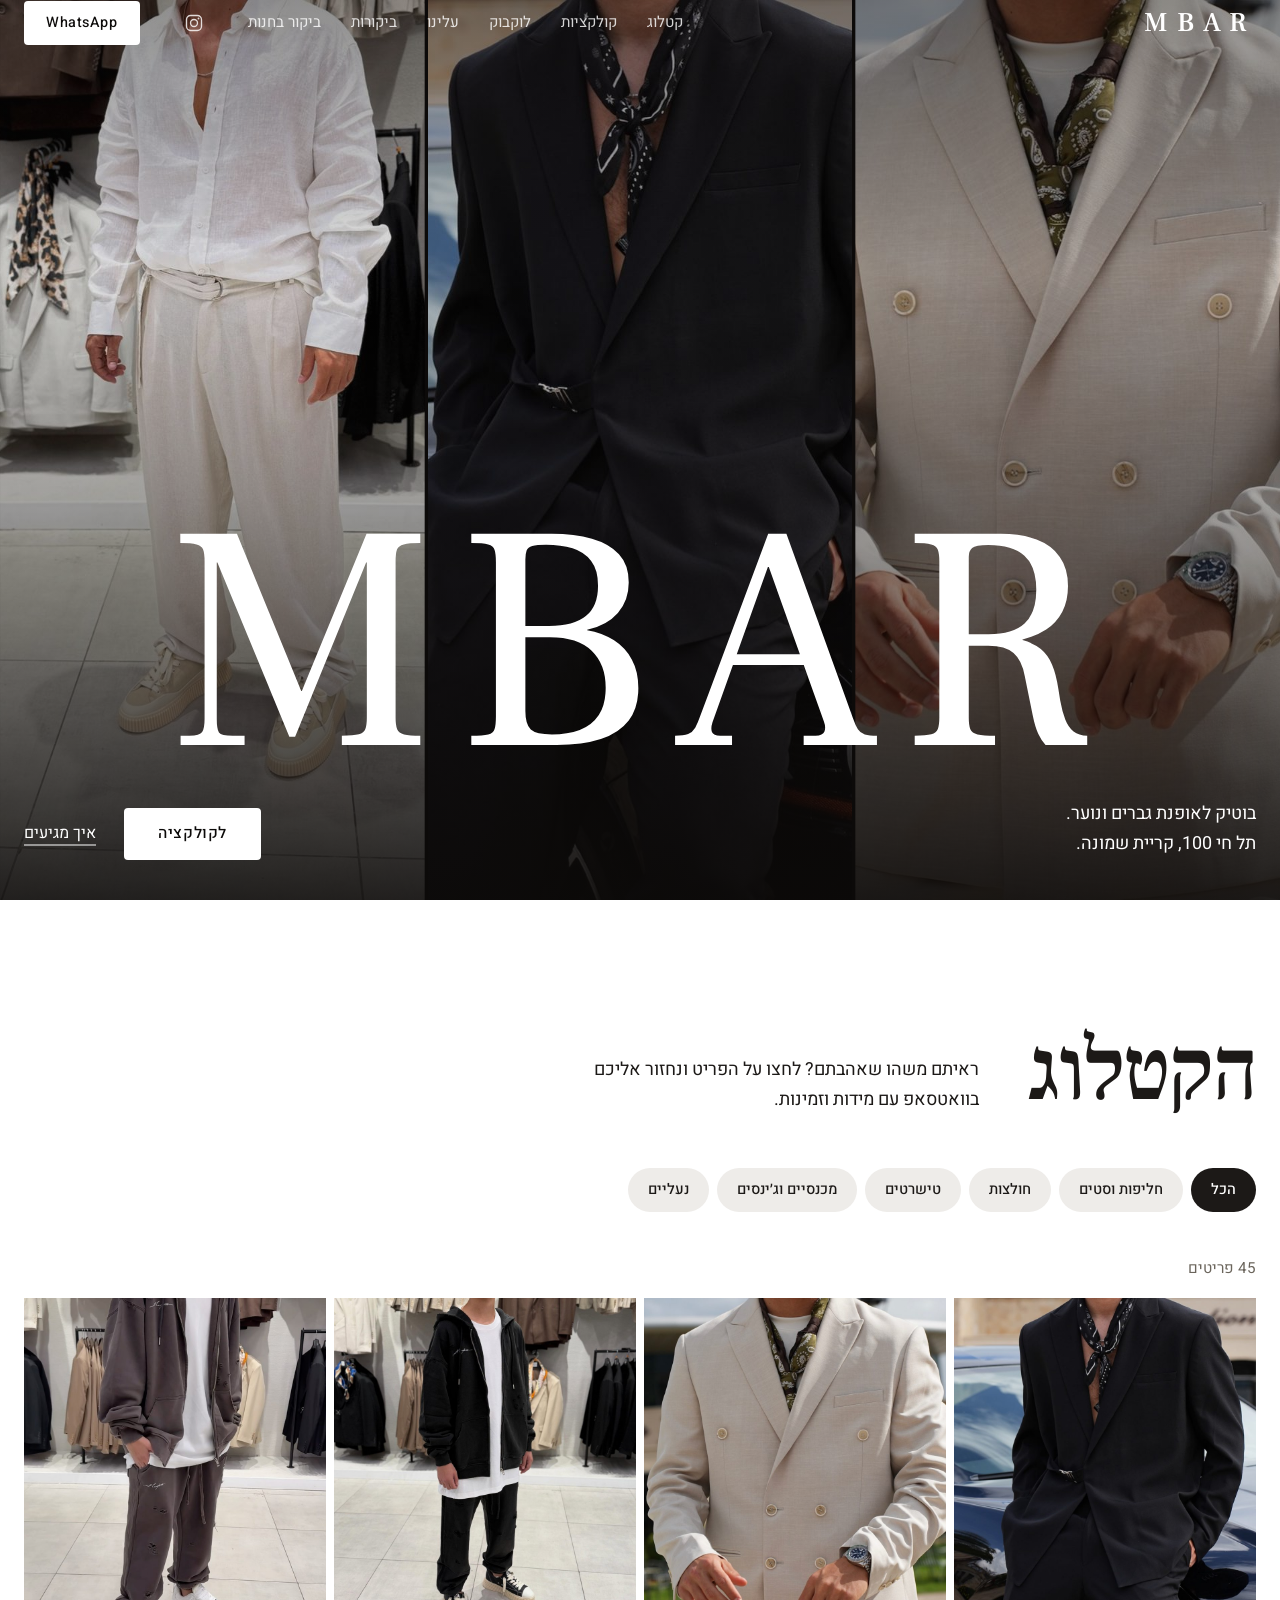
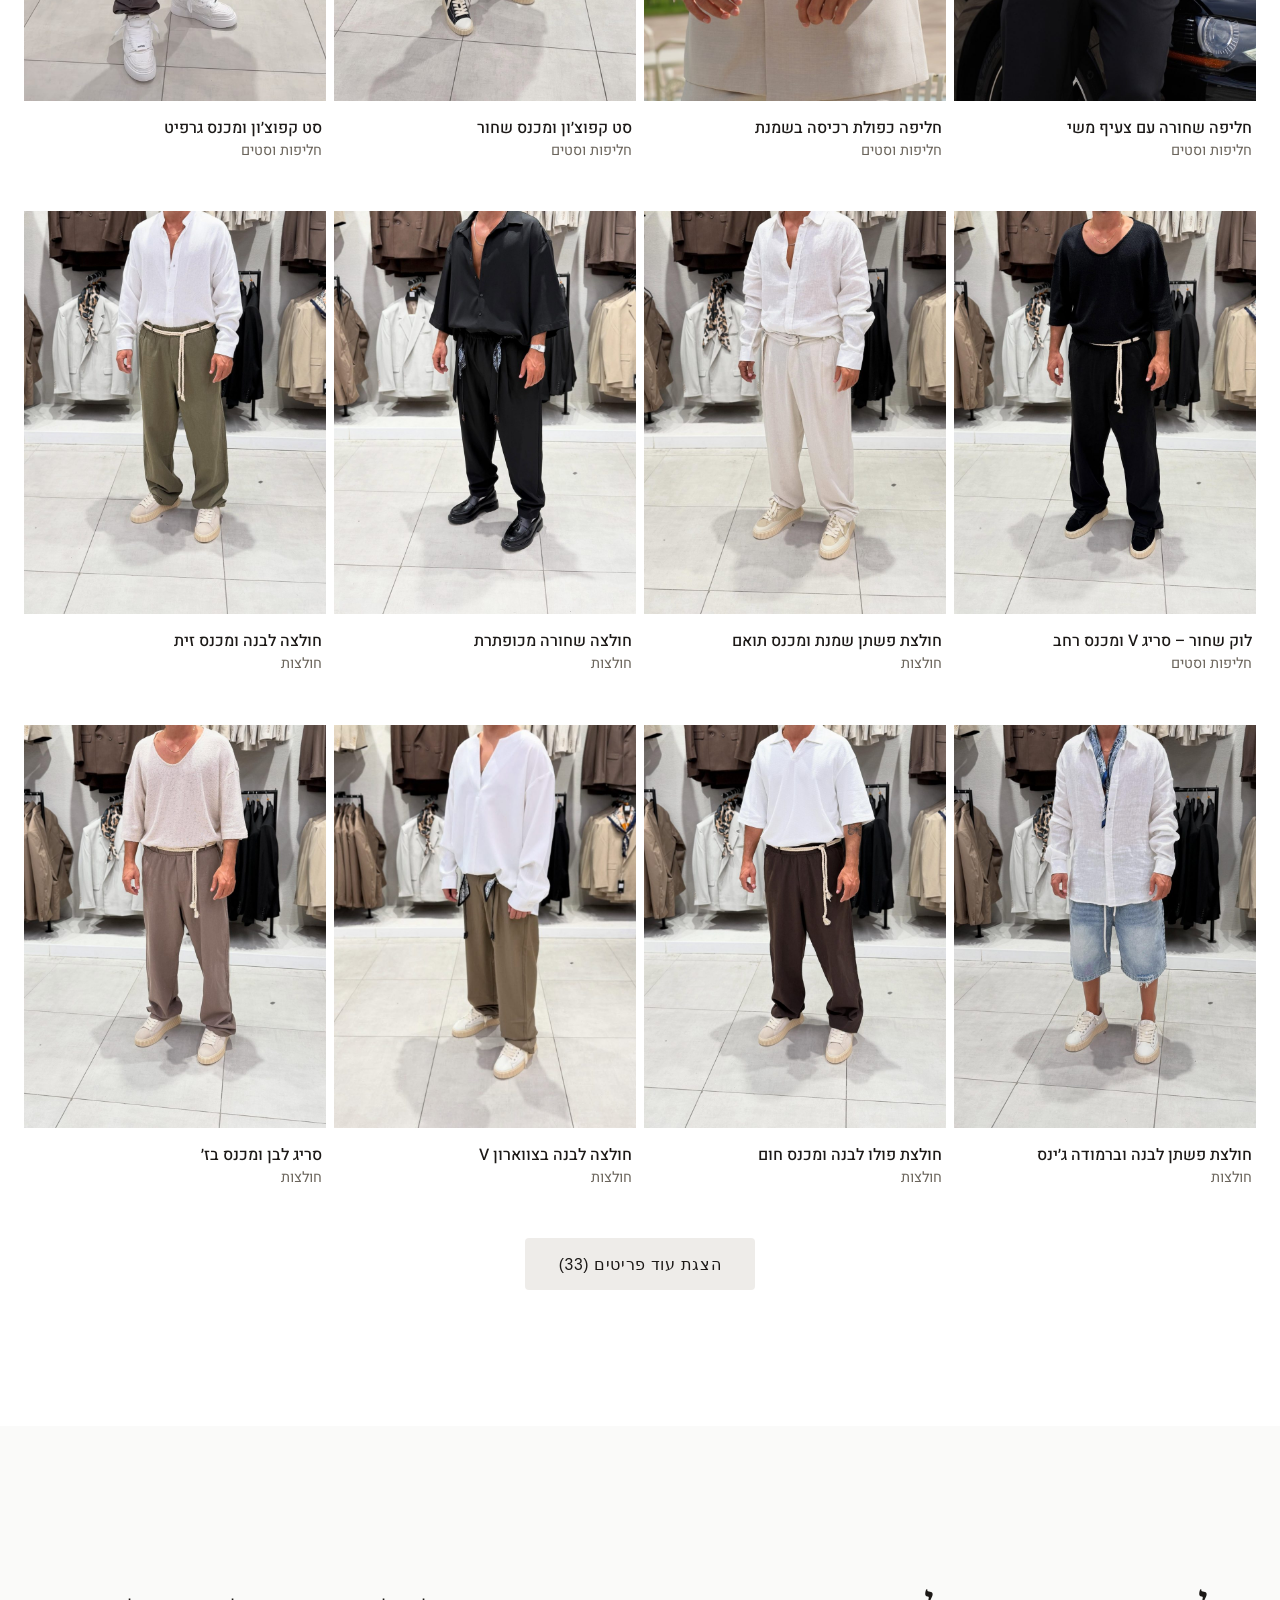
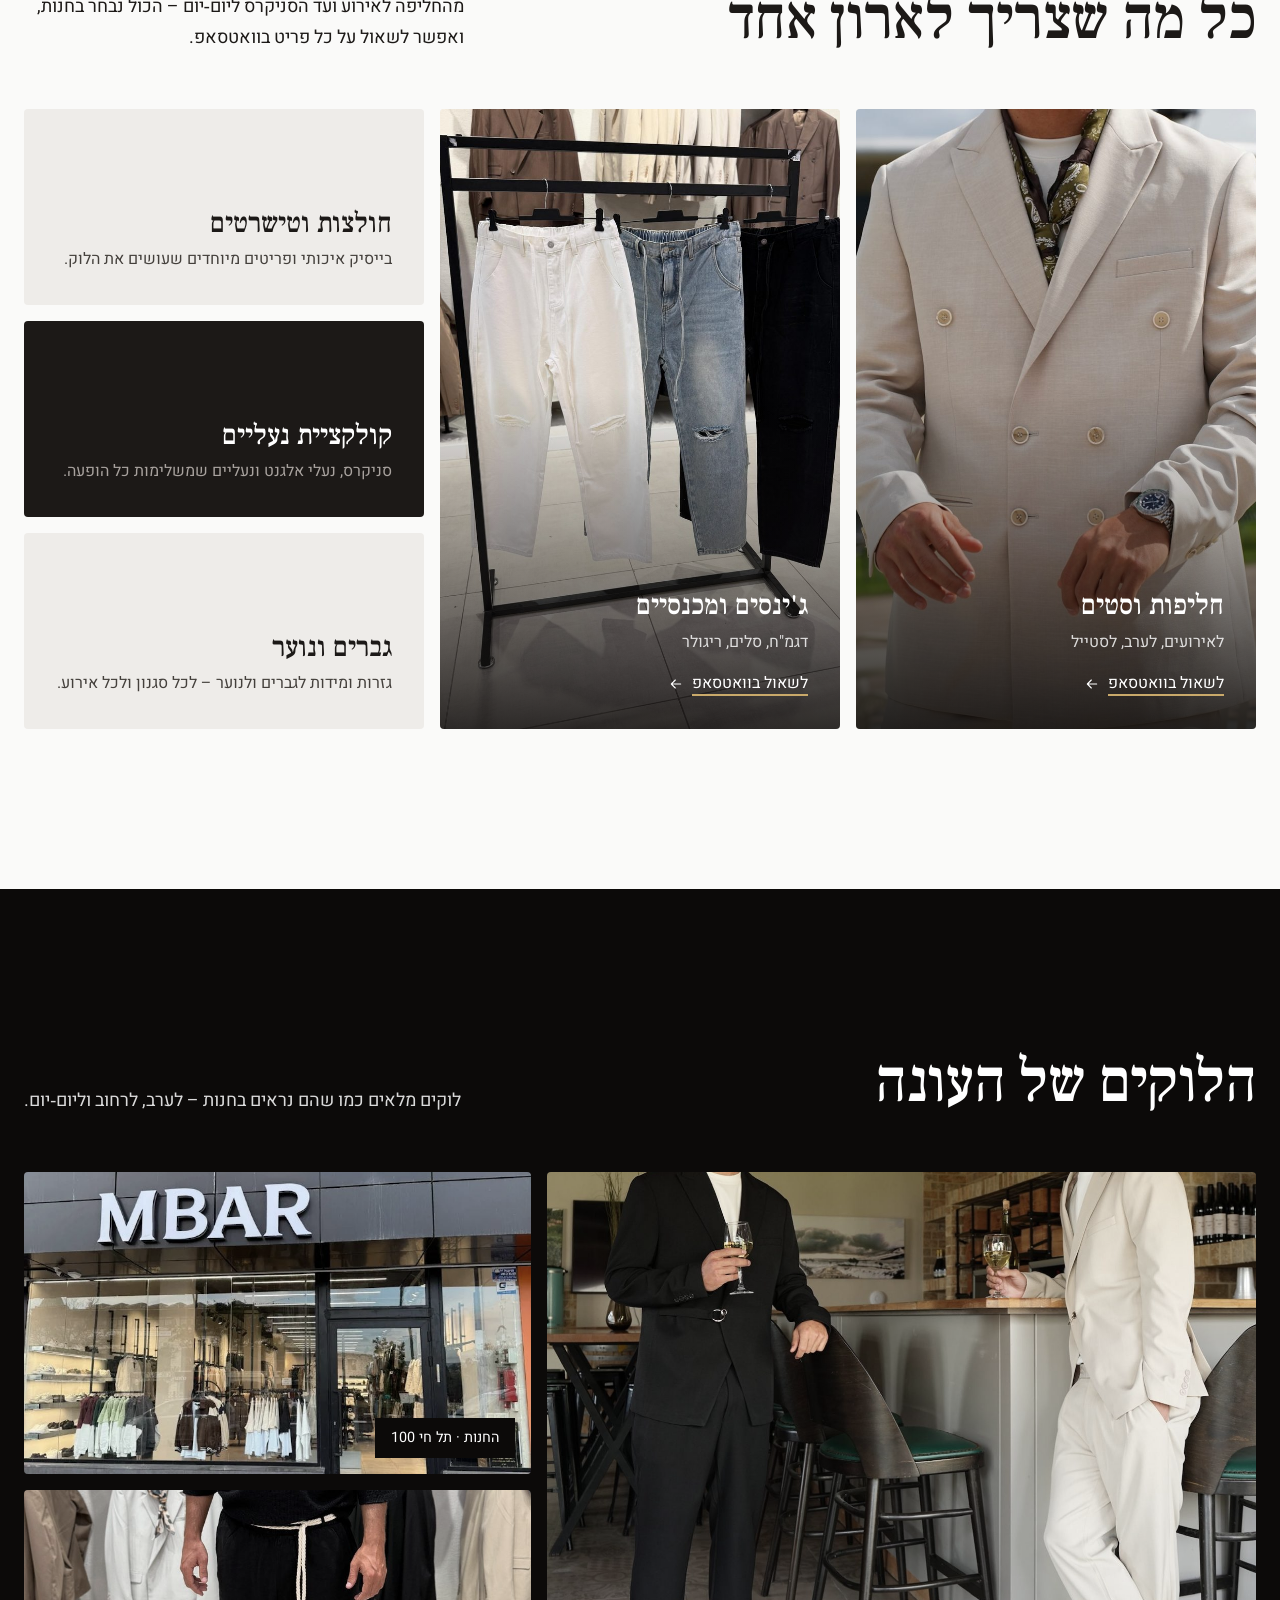
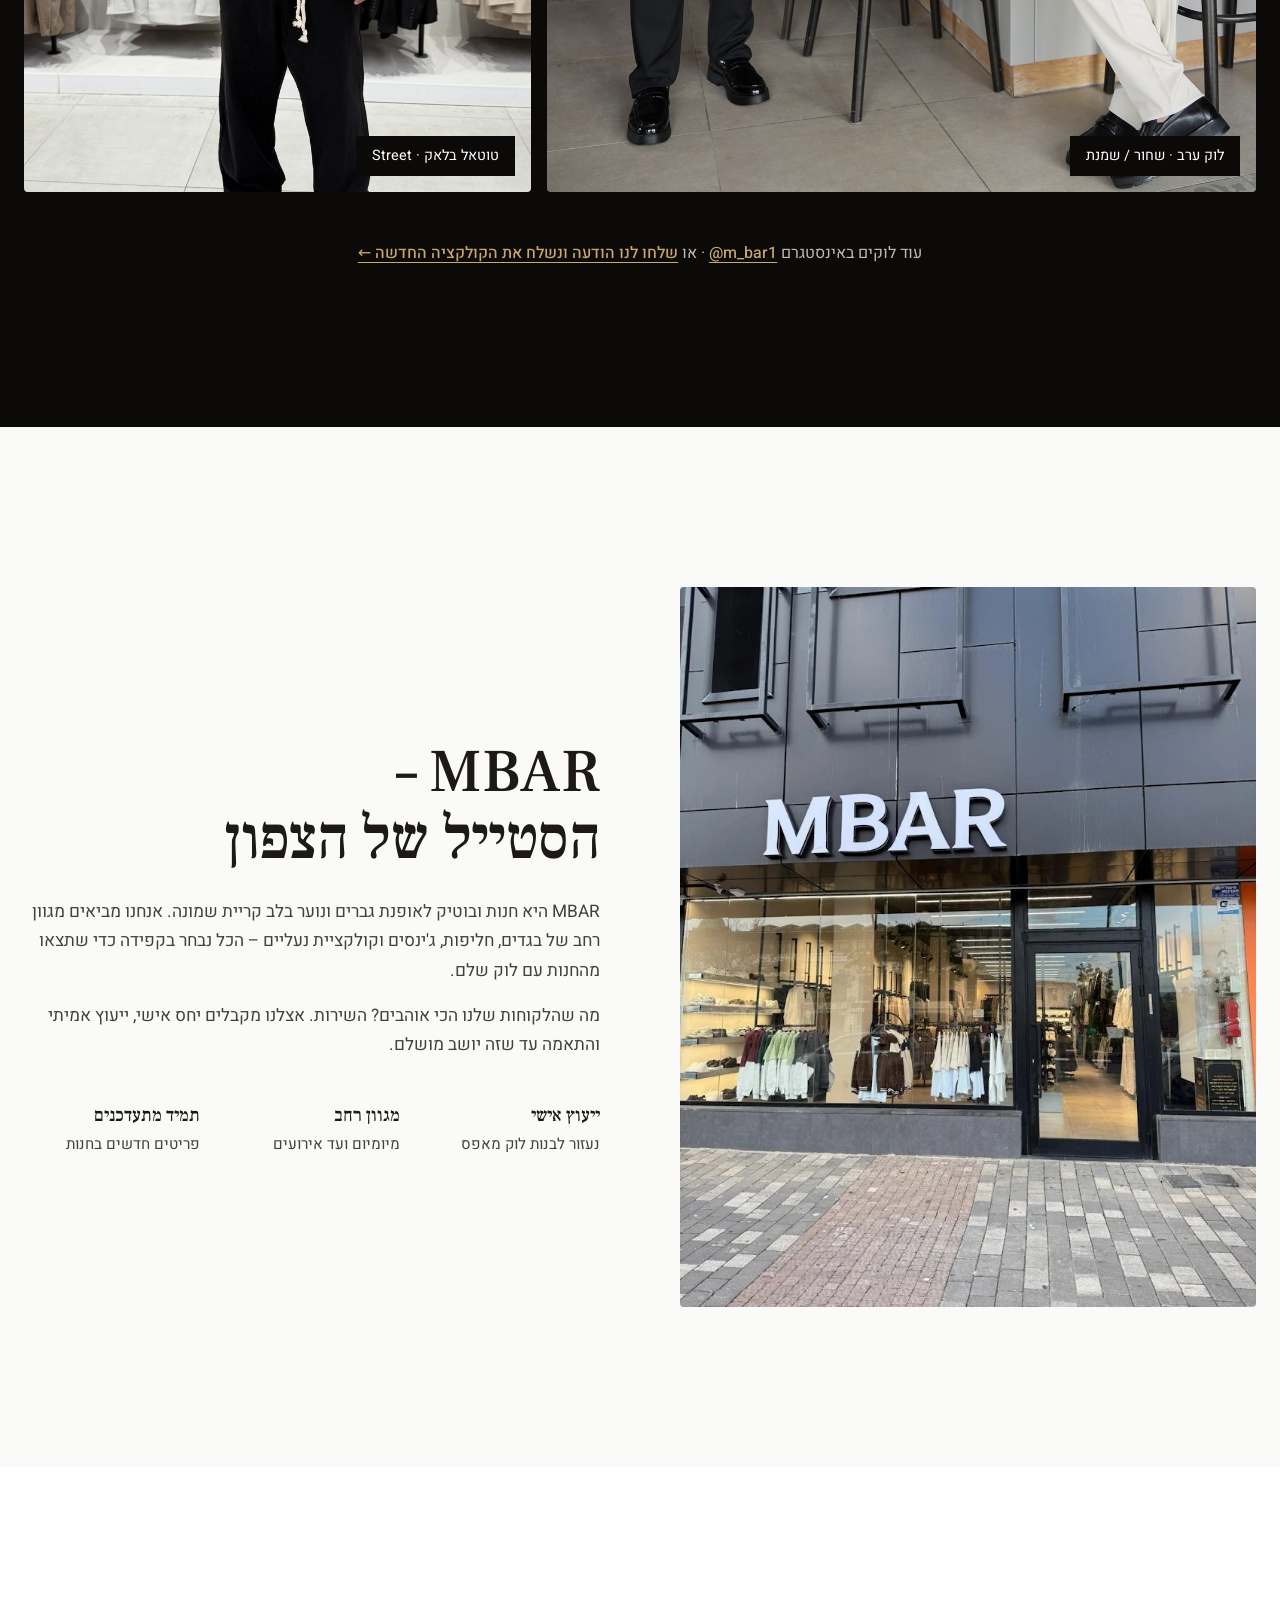
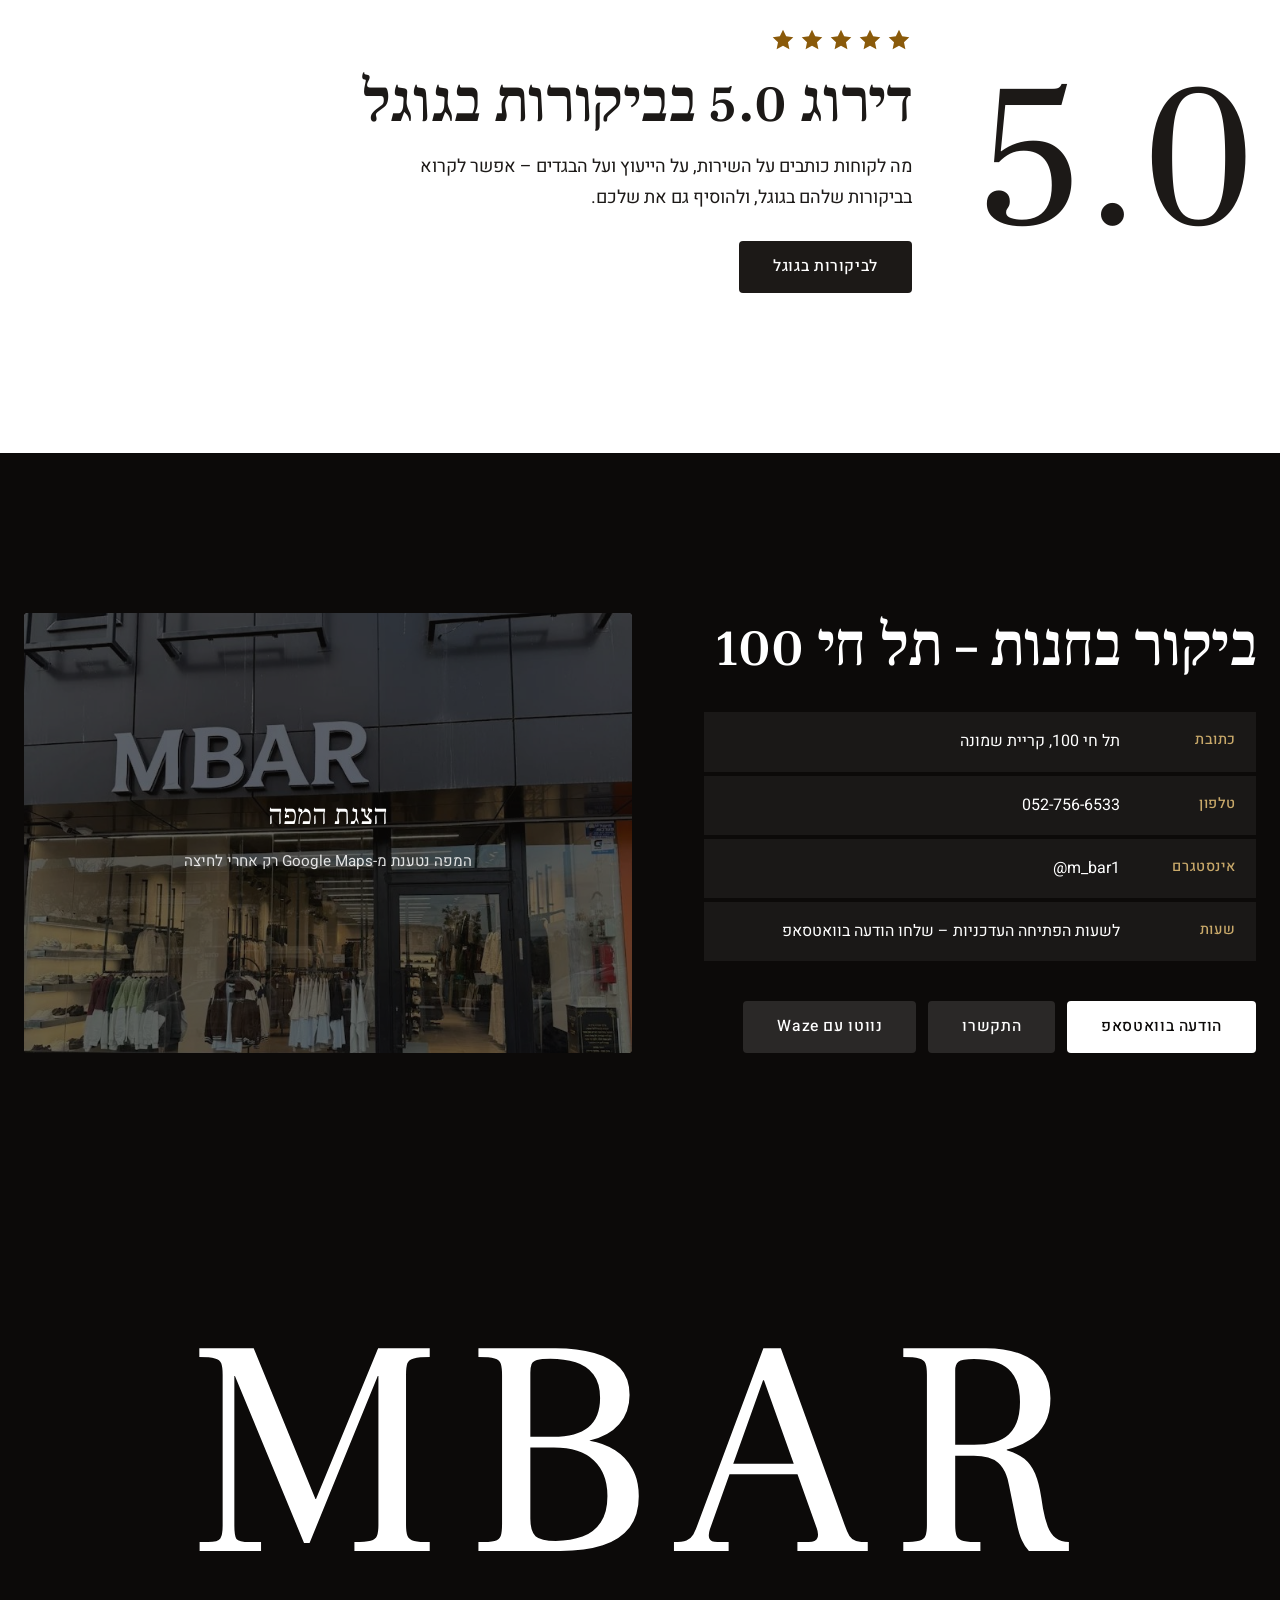
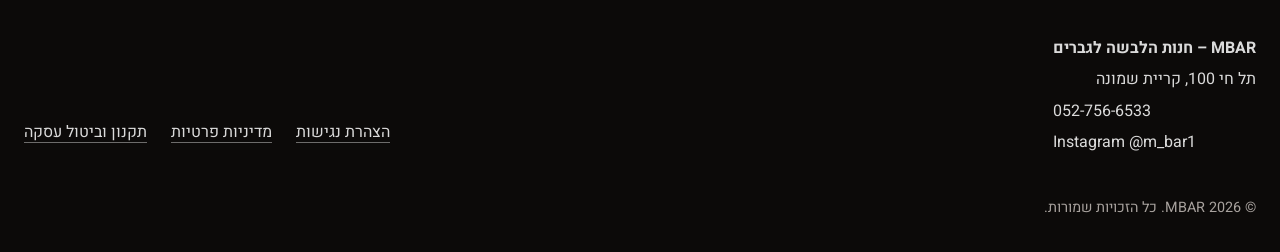
==== commit bbdeb202: "Make the site feel native on phones and fix tablet nav wrapping Gate hover styles behind hover-capab" ====
--- a/index.html
+++ b/index.html
@@ -2,7 +2,7 @@
 <html lang="he" dir="rtl" class="no-js">
 <head>
   <meta charset="utf-8">
-  <meta name="viewport" content="width=device-width, initial-scale=1">
+  <meta name="viewport" content="width=device-width, initial-scale=1, viewport-fit=cover">
   <title>MBAR | חנות הלבשה לגברים בקריית שמונה</title>
   <meta name="description" content="MBAR – חנות ובוטיק לאופנת גברים ונוער בקריית שמונה. בגדים, חליפות, ג'ינסים וקולקציית נעליים. תל חי 100, קריית שמונה.">
   <meta property="og:title" content="MBAR | חנות הלבשה לגברים שמבינים עניין">
@@ -12,7 +12,7 @@
   <link rel="preconnect" href="https://fonts.gstatic.com" crossorigin>
   <link href="https://fonts.googleapis.com/css2?family=Frank+Ruhl+Libre:wght@300;400;500;700&family=Heebo:wght@300;400;500;700&display=swap" rel="stylesheet">
   <meta name="theme-color" content="#0c0a09">
-  <link rel="stylesheet" href="styles.css?v=7">
+  <link rel="stylesheet" href="styles.css?v=9">
   <script>document.documentElement.classList.remove('no-js')</script>
 </head>
 <body>
@@ -218,7 +218,7 @@
   </figure>
 </div>
 
-<script src="products.js?v=7" defer></script>
-<script src="script.js?v=7" defer></script>
+<script src="products.js?v=9" defer></script>
+<script src="script.js?v=9" defer></script>
 </body>
 </html>
--- a/styles.css
+++ b/styles.css
@@ -65,7 +65,7 @@
   opacity: 0; transition: opacity .3s;
 }
 /* backdrop-filter stays off .header itself: it would trap the fixed mobile menu inside the bar */
-.header--scrolled { padding: 12px 0; }
+.header--scrolled { padding: 12px 0; padding-top: calc(12px + env(safe-area-inset-top)); }
 .header--scrolled::before { opacity: 1; }
 /* The hero carries the giant wordmark, so the small logo waits until the page scrolls */
 .header .logo { transition: opacity .3s; }
@@ -85,7 +85,7 @@
   text-decoration: underline 2px transparent; text-underline-offset: 8px;
   transition: color .2s, text-decoration-color .2s;
 }
-.nav a:hover { color: var(--white); text-decoration-color: var(--gold); }
+@media (hover:hover) and (pointer:fine){ .nav a:hover { color: var(--white); text-decoration-color: var(--gold); } }
 
 .menu-toggle { display: none; background: none; border: 0; cursor: pointer; width: 44px; height: 44px; padding: 10px; }
 .menu-toggle span { display: block; width: 24px; height: 1.5px; background: var(--white); margin: 6px 0; transition: transform .3s, opacity .2s; }
@@ -95,9 +95,9 @@
 
 .header__ig { color: rgba(255,255,255,.82); display: grid; place-items: center; width: 44px; height: 44px; transition: color .2s; }
 .header__ig svg { width: 20px; height: 20px; }
-.header__ig:hover { color: var(--gold); }
+@media (hover:hover) and (pointer:fine){ .header__ig:hover { color: var(--gold); } }
 .footer__ig { color: var(--gold); font-weight: 500; display: inline-flex; align-items: center; gap: 8px; padding: 10px 0; }
-.footer__ig:hover { text-decoration: underline; text-underline-offset: 4px; }
+@media (hover:hover) and (pointer:fine){ .footer__ig:hover { text-decoration: underline; text-underline-offset: 4px; } }
 
 /* ---------- Buttons ---------- */
 .btn {
@@ -111,13 +111,13 @@
 .btn svg { width: 18px; height: 18px; }
 .btn--small { min-height: 44px; padding: 0 22px; font-size: .9rem; }
 .btn--light { background: var(--white); color: var(--black); }
-.btn--light:hover { background: var(--gold); }
+@media (hover:hover) and (pointer:fine){ .btn--light:hover { background: var(--gold); } }
 .btn--dark { background: var(--ink); color: var(--white); }
-.btn--dark:hover { background: var(--ink-2); }
+@media (hover:hover) and (pointer:fine){ .btn--dark:hover { background: var(--ink-2); } }
 .btn--ghost { background: rgba(255,255,255,.12); color: var(--white); }
-.btn--ghost:hover { background: var(--white); color: var(--black); }
+@media (hover:hover) and (pointer:fine){ .btn--ghost:hover { background: var(--white); color: var(--black); } }
 .btn--outline { background: var(--stone); color: var(--ink); }
-.btn--outline:hover { background: var(--ink); color: var(--white); }
+@media (hover:hover) and (pointer:fine){ .btn--outline:hover { background: var(--ink); color: var(--white); } }
 
 /* ---------- Hero ---------- */
 .hero {
@@ -151,7 +151,7 @@
 .hero__text { max-width: 460px; font-size: 1.125rem; color: var(--white); }
 .hero__actions { display: flex; align-items: center; gap: 28px; flex-wrap: wrap; }
 .hero__link { padding: 12px 0; text-decoration: underline 2px rgba(255,255,255,.5); text-underline-offset: 6px; transition: color .2s, text-decoration-color .2s; }
-.hero__link:hover { color: var(--gold); text-decoration-color: var(--gold); }
+@media (hover:hover) and (pointer:fine){ .hero__link:hover { color: var(--gold); text-decoration-color: var(--gold); } }
 @keyframes heroFade { 0% { opacity: 0; } 4%, 33% { opacity: 1; } 38%, 100% { opacity: 0; } }
 @keyframes heroDrift { from { transform: scale(1.12); } to { transform: scale(1); } }
 @keyframes rise { from { opacity: 0; transform: translateY(40px); } to { opacity: 1; transform: none; } }
@@ -186,7 +186,7 @@
   position: absolute; inset: 0; width: 100%; height: 100%; object-fit: cover;
   transition: transform 1s var(--ease);
 }
-.card--tall:hover img { transform: scale(1.05); }
+@media (hover:hover) and (pointer:fine){ .card--tall:hover img { transform: scale(1.05); } }
 .card--tall::after {
   content: ''; position: absolute; inset: 0;
   background: linear-gradient(to top, rgba(12,10,9,.85), transparent 55%); /* taste-skill-ignore: scrim under the label */
@@ -200,10 +200,10 @@
   min-height: 190px; background: var(--stone);
   transition: background .2s;
 }
-a.card--text:hover { background: var(--sand); }
+@media (hover:hover) and (pointer:fine){ a.card--text:hover { background: var(--sand); } }
 .card--text p { color: var(--ink-2); }
 .card--dark { background: var(--ink); color: var(--white); }
-a.card--dark:hover { background: var(--ink-2); }
+@media (hover:hover) and (pointer:fine){ a.card--dark:hover { background: var(--ink-2); } }
 .card--dark p { color: var(--muted-dark); }
 
 /* ---------- Lookbook ---------- */
@@ -211,7 +211,7 @@
 .lookbook__item { position: relative; overflow: hidden; border-radius: var(--radius); min-height: 290px; background: #1c1917; }
 .lookbook__item--big { grid-row: span 2; min-height: 620px; }
 .lookbook__item img { position: absolute; inset: 0; width: 100%; height: 100%; object-fit: cover; transition: transform 1s var(--ease), filter .6s; filter: grayscale(.25); }
-.lookbook__item:hover img { transform: scale(1.04); filter: none; }
+@media (hover:hover) and (pointer:fine){ .lookbook__item:hover img { transform: scale(1.04); filter: none; } }
 .lookbook__item figcaption {
   position: absolute; bottom: 16px; right: 16px;
   background: var(--black); color: var(--white);
@@ -247,7 +247,7 @@
 .info-list li { display: grid; grid-template-columns: 100px 1fr; gap: 16px; padding: 16px 20px; background: rgba(255,255,255,.06); }
 .info-list__label { color: var(--gold); font-weight: 500; font-size: .9rem; letter-spacing: .04em; }
 .info-list a { transition: color .2s; }
-.info-list a:hover { color: var(--gold); }
+@media (hover:hover) and (pointer:fine){ .info-list a:hover { color: var(--gold); } }
 .info-list a[dir="ltr"] { text-align: right; }
 .visit__actions { display: flex; gap: 12px; flex-wrap: wrap; }
 .visit__map { position: relative; border-radius: var(--radius); overflow: hidden; min-height: 440px; background: #1c1917; }
@@ -258,7 +258,7 @@
   display: flex; flex-direction: column; align-items: center; justify-content: center; gap: 10px;
 }
 .map-load::before { content: ''; position: absolute; inset: 0; background: rgba(12,10,9,.62); transition: background .2s; }
-.map-load:hover::before { background: rgba(12,10,9,.5); }
+@media (hover:hover) and (pointer:fine){ .map-load:hover::before { background: rgba(12,10,9,.5); } }
 .map-load > * { position: relative; }
 .map-load__title { font-family: var(--serif); font-size: 1.75rem; }
 .map-load__note { font-size: .95rem; color: rgba(255,255,255,.85); }
@@ -269,7 +269,7 @@
 .footer__brand { font-family: var(--serif); font-weight: 400; font-size: clamp(5rem, 24vw, 22rem); line-height: .8; letter-spacing: .06em; text-align: center; direction: ltr; color: var(--white); margin-bottom: 56px; }
 .footer__row { display: flex; justify-content: space-between; align-items: flex-end; gap: 32px; flex-wrap: wrap; }
 .footer__details { font-style: normal; display: grid; gap: 4px; }
-.footer__details a:hover, .footer__legal a:hover { color: var(--gold); }
+@media (hover:hover) and (pointer:fine){ .footer__details a:hover, .footer__legal a:hover { color: var(--gold); } }
 .footer__legal { display: flex; flex-wrap: wrap; gap: 4px 24px; list-style: none; }
 .footer__legal a { display: inline-block; padding: 10px 0; text-decoration: underline 1px rgba(255,255,255,.4); text-underline-offset: 5px; }
 .footer__copy { margin-top: 40px; font-size: .9rem; color: var(--muted-dark); }
@@ -284,7 +284,7 @@
   transition: transform .2s var(--ease), opacity .3s, visibility .3s;
 }
 .wa-float--hidden { opacity: 0; visibility: hidden; transform: translateY(12px); }
-.wa-float:hover { transform: scale(1.06); }
+@media (hover:hover) and (pointer:fine){ .wa-float:hover { transform: scale(1.06); } }
 
 /* ---------- Reveal ---------- */
 .reveal { opacity: 0; transform: translateY(24px); transition: opacity .6s var(--ease), transform .6s var(--ease); }
@@ -314,7 +314,7 @@
   background: var(--stone); border: 0; border-radius: 999px; color: var(--ink);
   min-height: 44px; padding: 0 20px; transition: background .2s, color .2s, transform .15s var(--ease);
 }
-.filter:hover { background: var(--sand); }
+@media (hover:hover) and (pointer:fine){ .filter:hover { background: var(--sand); } }
 .filter:active { transform: scale(.96); }
 .filter[aria-pressed="true"] { background: var(--ink); color: var(--white); }
 #catalogGrid { scroll-margin-top: 150px; }
@@ -324,7 +324,7 @@
 .product__media { position: relative; aspect-ratio: 3/4; overflow: hidden; background: var(--stone); }
 .product__zoom { border: 0; padding: 0; width: 100%; height: 100%; cursor: zoom-in; display: block; background: none; }
 .product__zoom img { width: 100%; height: 100%; object-fit: cover; transition: transform 1s var(--ease); }
-.product:hover .product__zoom img { transform: scale(1.04); }
+@media (hover:hover) and (pointer:fine){ .product:hover .product__zoom img { transform: scale(1.04); } }
 .product__badge {
   position: absolute; top: 12px; right: 12px;
   font-size: .72rem; font-weight: 700; letter-spacing: .2em;
@@ -338,8 +338,8 @@
   color: var(--black); font-size: .9rem; font-weight: 500;
   opacity: 0; transform: translateY(8px); transition: opacity .25s, transform .25s var(--ease), background .2s, color .2s;
 }
-.product:hover .product__quick, .product__quick:focus-visible { opacity: 1; transform: none; }
-.product__quick:hover { background: var(--black); color: var(--white); }
+@media (hover:hover) and (pointer:fine){ .product:hover .product__quick, .product__quick:focus-visible { opacity: 1; transform: none; } }
+@media (hover:hover) and (pointer:fine){ .product__quick:hover { background: var(--black); color: var(--white); } }
 @media (hover: none) {
   .product__quick { opacity: 1; transform: none; }
 }
@@ -452,3 +452,14 @@
 .legal__updated { color: var(--muted); }
 .fill { background: #fde68a; color: var(--ink); padding: 0 4px; }
 .legal-foot { background: var(--stone); padding: 32px 0; }
+
+/* mobile-native: no grey tap flash, no font inflation, press feedback, no scroll chaining */
+html { -webkit-tap-highlight-color: transparent; -webkit-text-size-adjust: 100%; }
+.btn, .filter, .wa-float, .nav a, .menu-toggle, #menuToggle { -webkit-user-select: none; user-select: none; -webkit-touch-callout: none; }
+.btn:active, .filter:active, .product__quick:active { transform: scale(.97); }
+.wa-float:active { transform: scale(.94); }
+.lightbox, .lightbox__inner { overscroll-behavior: contain; }
+.header { padding-top: env(safe-area-inset-top); }
+/* tablet: keep nav on one line */
+.nav a { white-space: nowrap; }
+@media (min-width: 761px) and (max-width: 1040px) { .nav { gap: 18px; } .nav a { font-size: .88rem; } .header .container { gap: 14px; } }
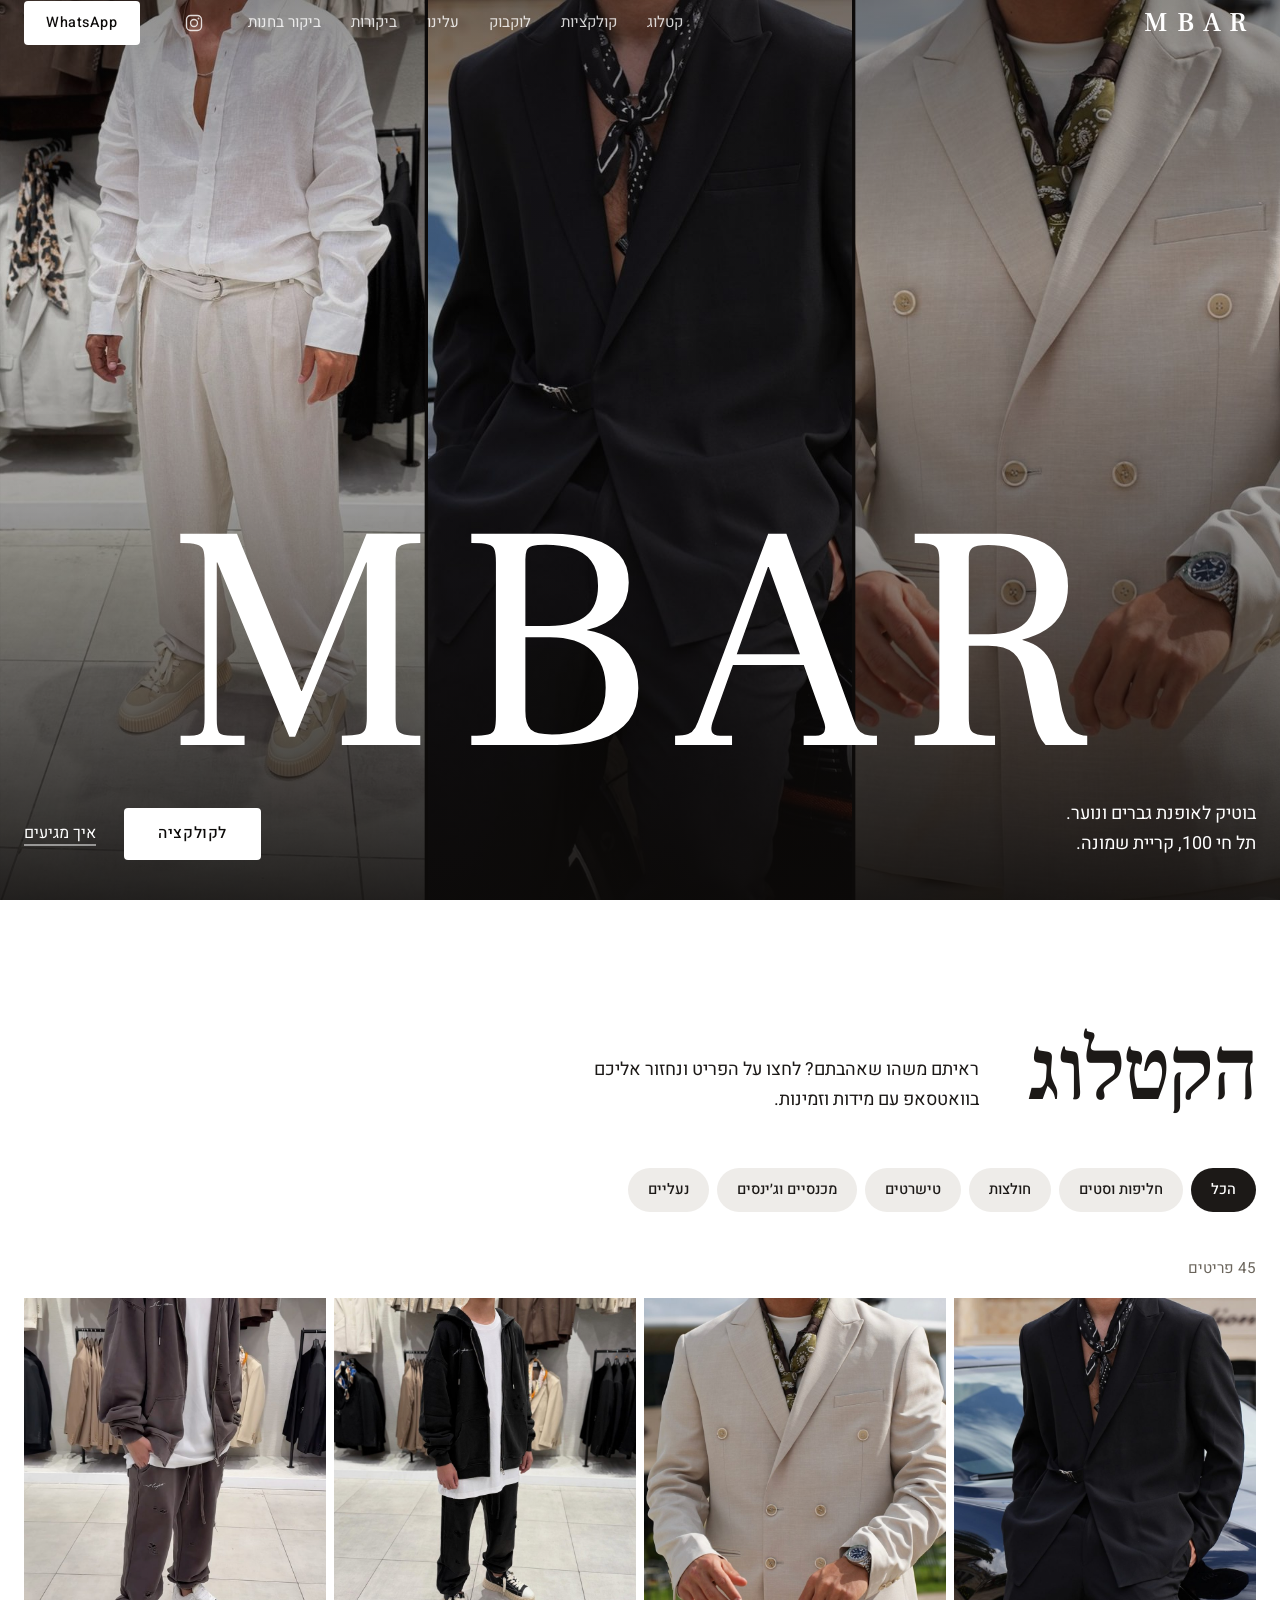
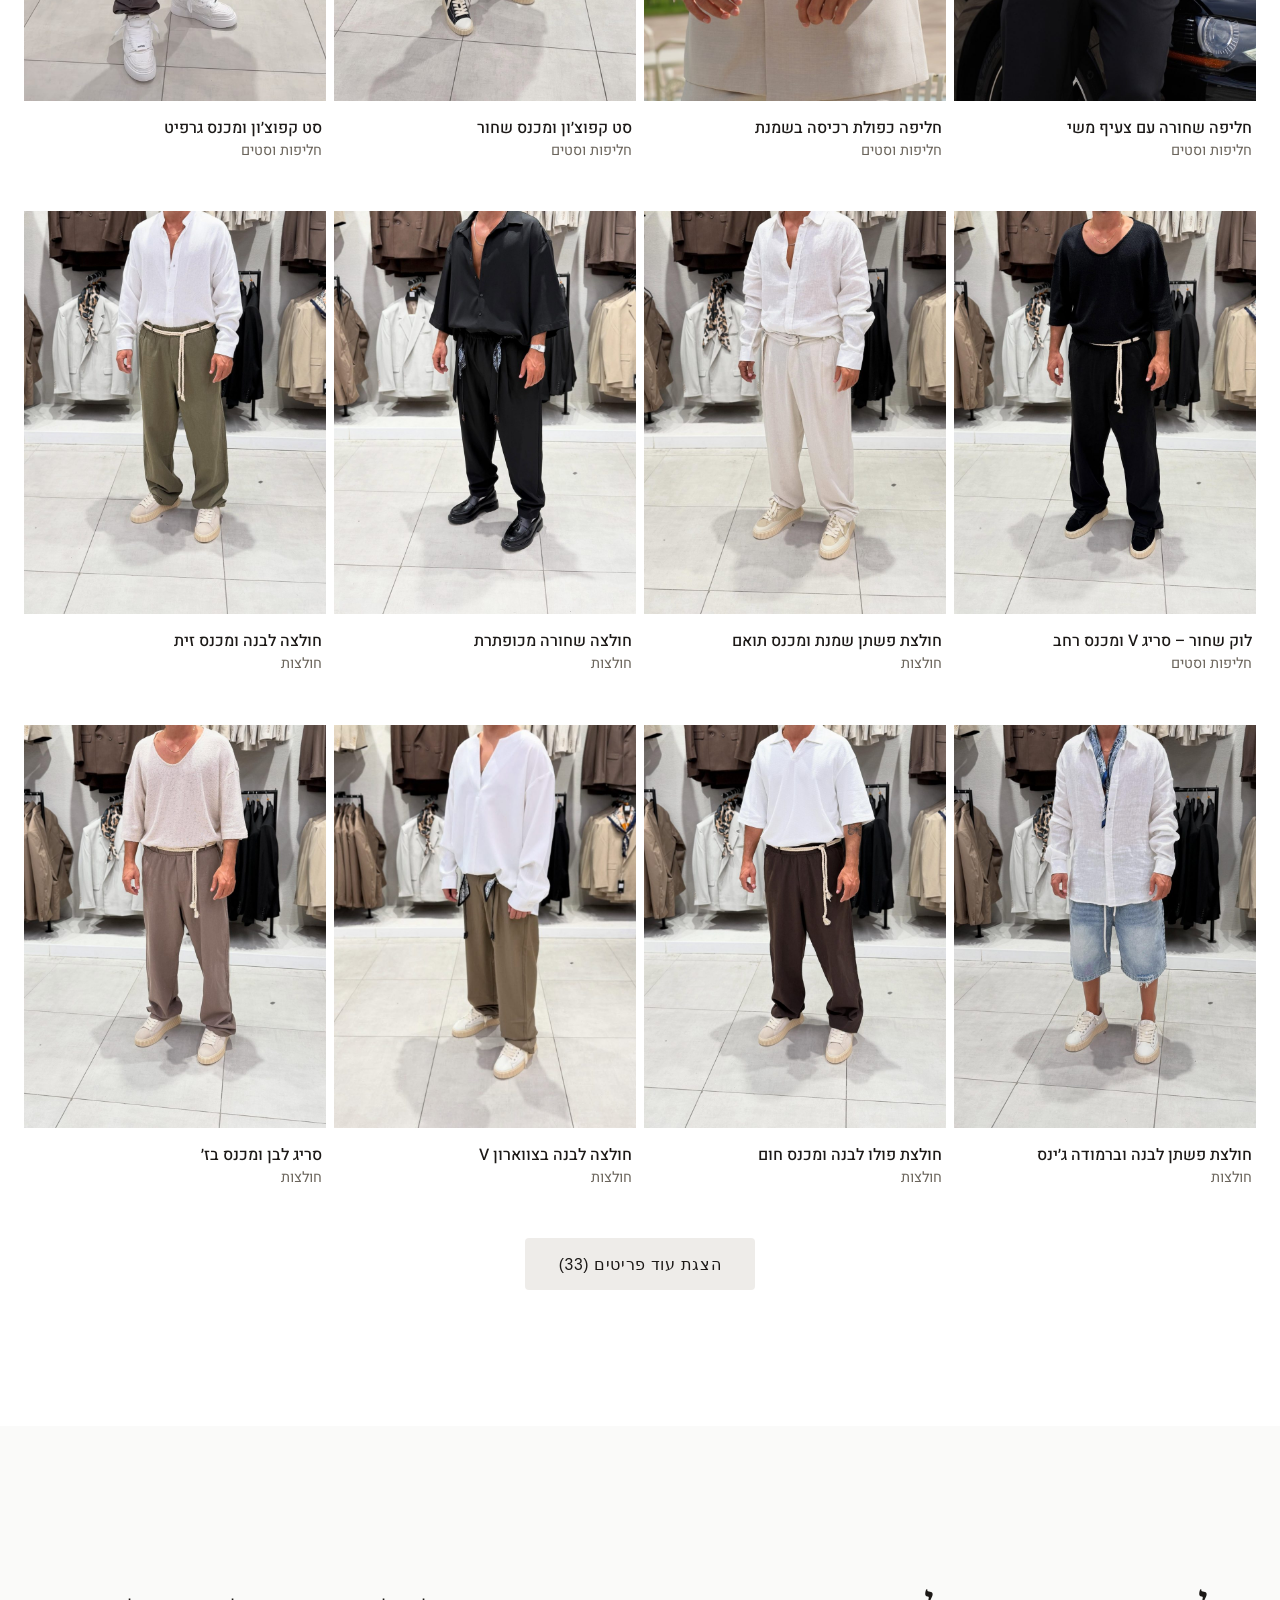
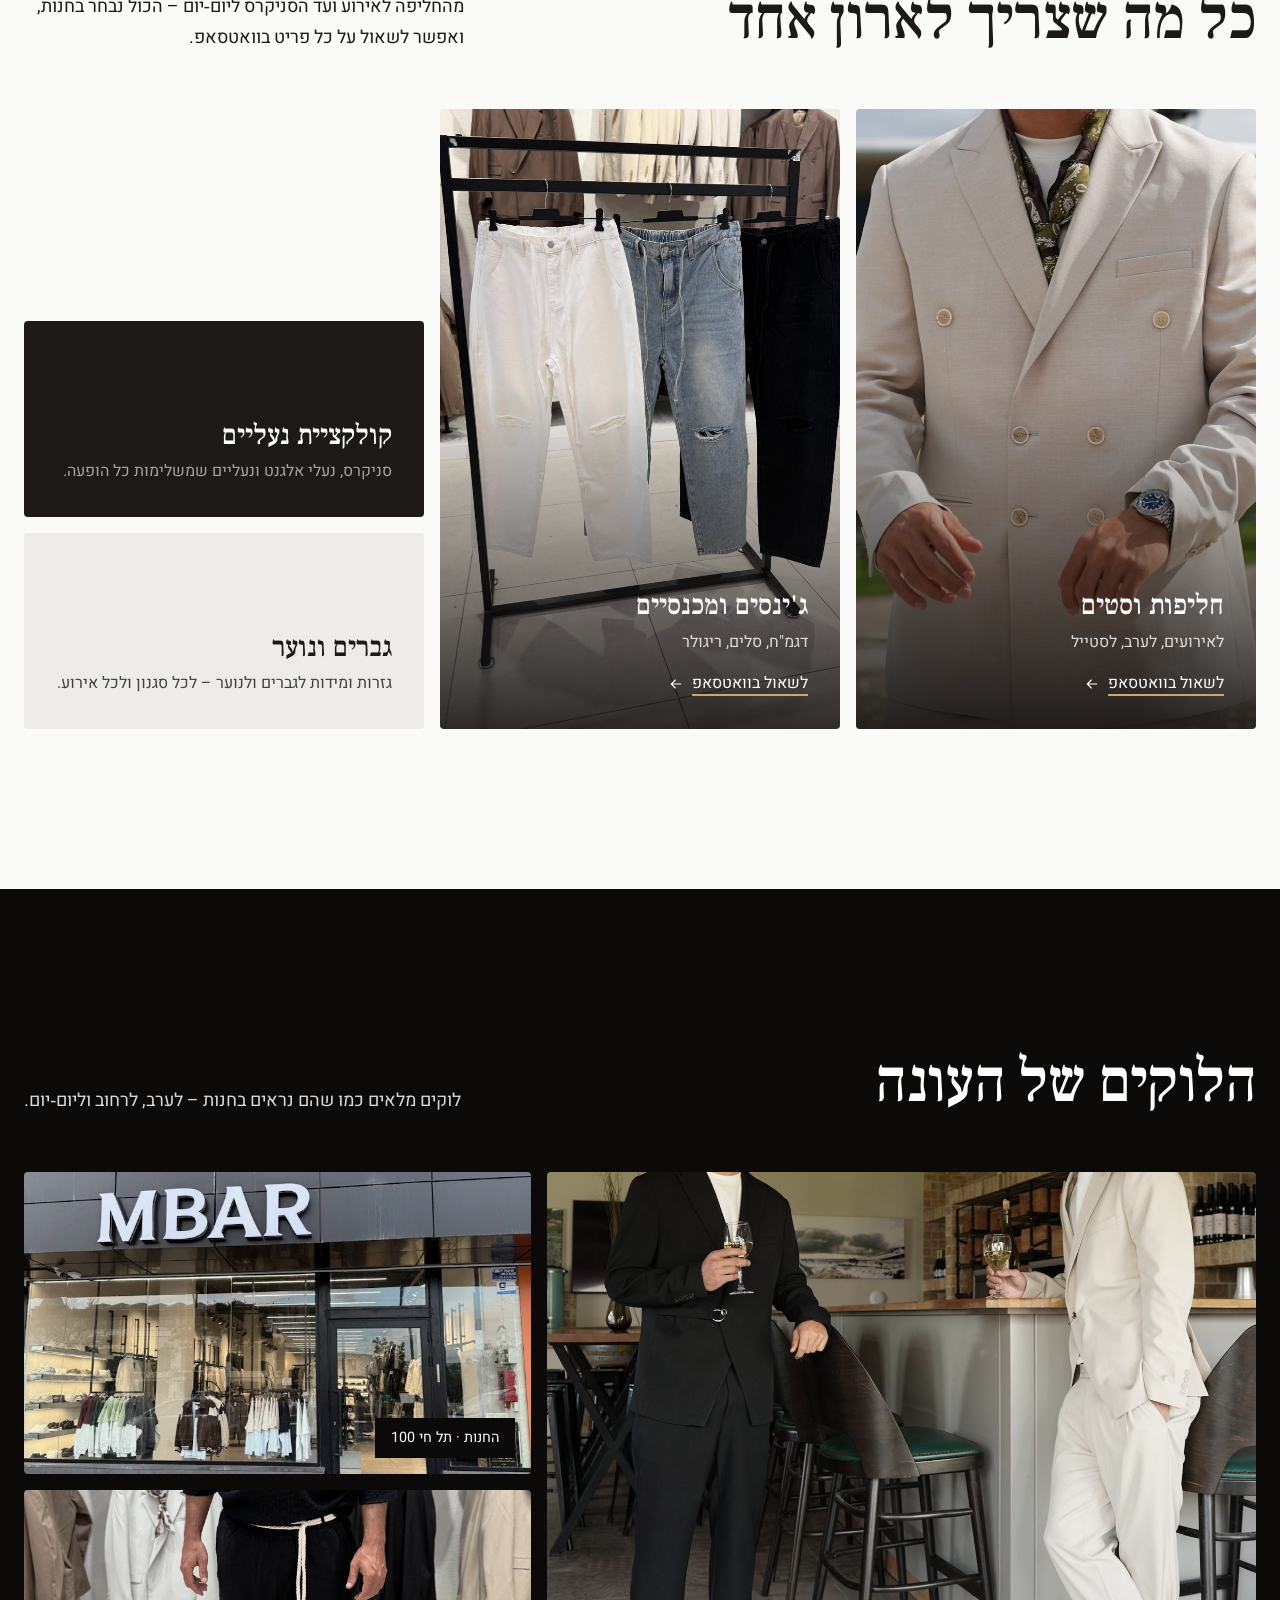
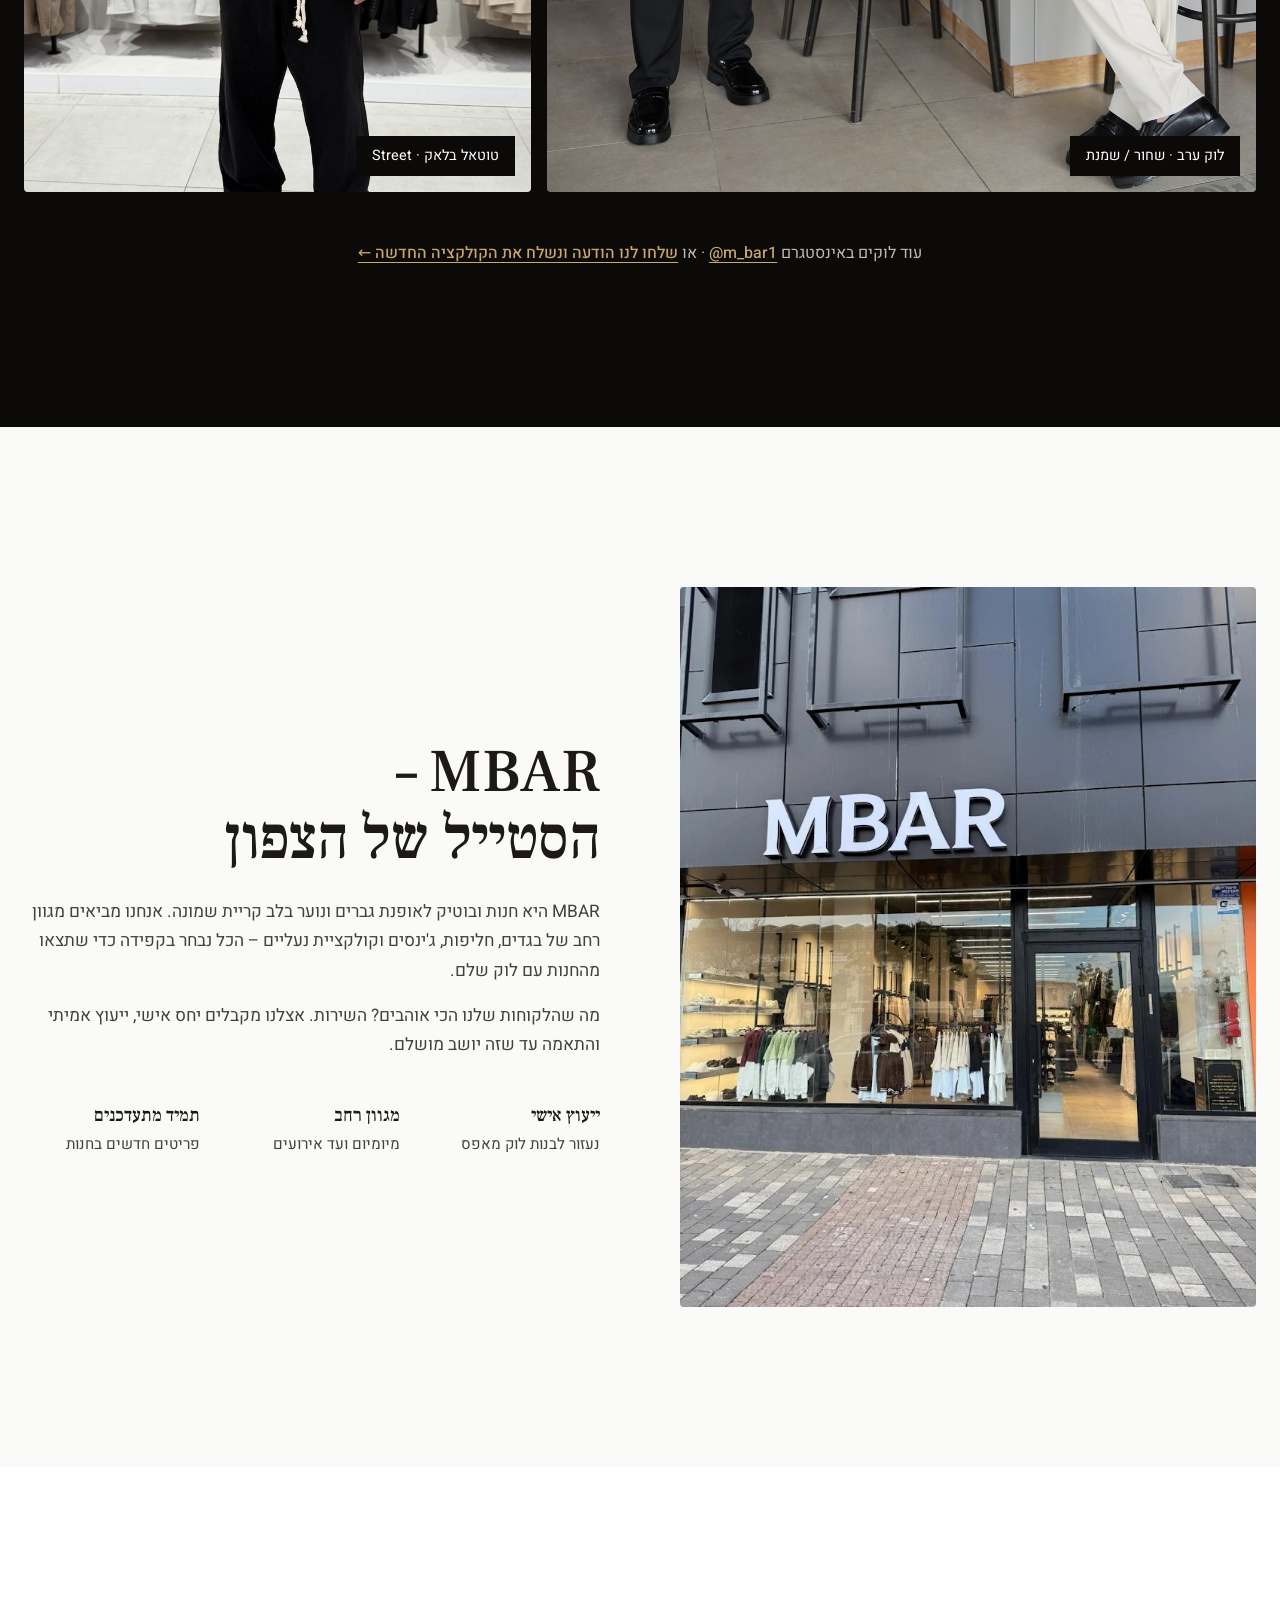
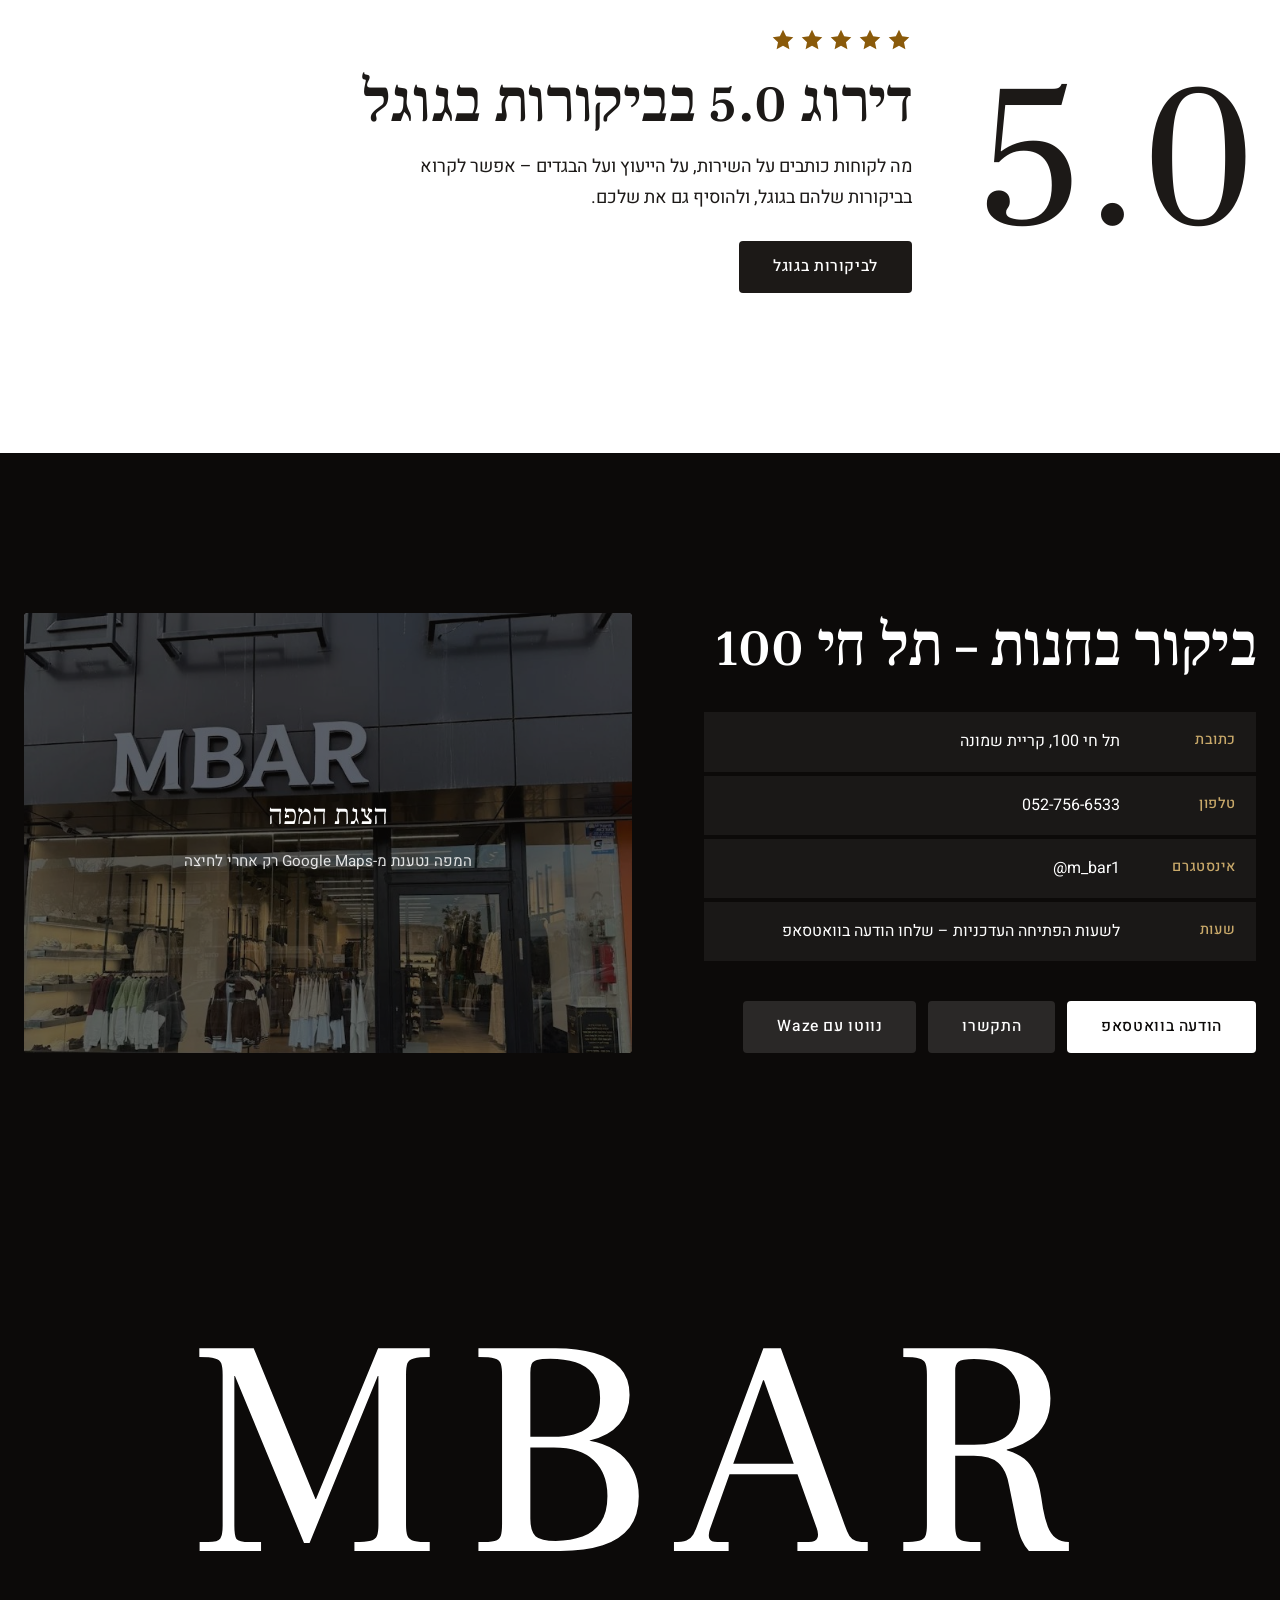
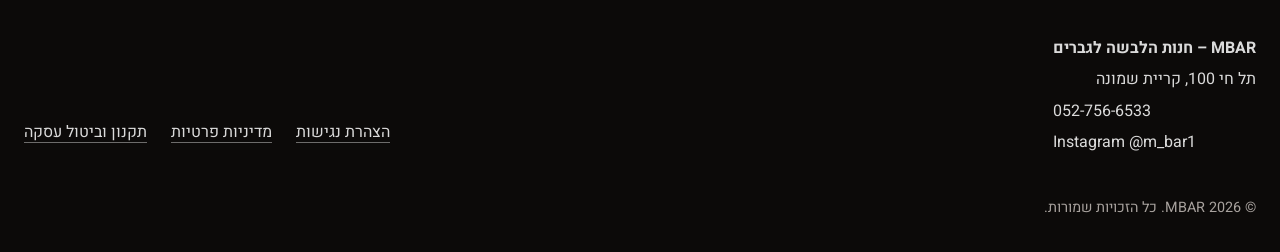
==== commit 8790a5be: "Add motion layer and phone action dock Wordmark builds letter by letter, catalogue cards rise in wit" ====
--- a/index.html
+++ b/index.html
@@ -12,7 +12,7 @@
   <link rel="preconnect" href="https://fonts.gstatic.com" crossorigin>
   <link href="https://fonts.googleapis.com/css2?family=Frank+Ruhl+Libre:wght@300;400;500;700&family=Heebo:wght@300;400;500;700&display=swap" rel="stylesheet">
   <meta name="theme-color" content="#0c0a09">
-  <link rel="stylesheet" href="styles.css?v=9">
+  <link rel="stylesheet" href="styles.css?v=14">
   <script>document.documentElement.classList.remove('no-js')</script>
 </head>
 <body>
@@ -46,7 +46,7 @@
     </div>
     <div class="hero__overlay"></div>
     <div class="container hero__content">
-      <h1 class="hero__brand">MBAR<span class="sr-only"> – חנות הלבשה לגברים בקריית שמונה</span></h1>
+      <h1 class="hero__brand"><span aria-hidden="true"><span class="ch" style="--i:0">M</span><span class="ch" style="--i:1">B</span><span class="ch" style="--i:2">A</span><span class="ch" style="--i:3">R</span></span><span class="sr-only">MBAR – חנות הלבשה לגברים בקריית שמונה</span></h1>
       <div class="hero__bottom">
         <p class="hero__text">בוטיק לאופנת גברים ונוער.<br>תל חי 100, קריית שמונה.</p>
         <div class="hero__actions">
@@ -202,6 +202,11 @@
   </div>
 </footer>
 
+<nav class="dock dock--hidden" aria-label="פעולות מהירות">
+  <a class="dock__item dock__item--wa" href="https://wa.me/972527566533" target="_blank" rel="noopener"><svg viewBox="0 0 32 32" aria-hidden="true"><path fill="currentColor" d="M16 3C8.8 3 3 8.7 3 15.8c0 2.5.7 4.9 2 7L3 29l6.4-2c2 1.1 4.3 1.7 6.6 1.7 7.2 0 13-5.7 13-12.8S23.2 3 16 3zm6 15.5c-.3-.2-2-1-2.3-1.1-.3-.1-.5-.2-.8.2-.2.3-.9 1.1-1.1 1.3-.2.2-.4.2-.7.1-.3-.2-1.4-.5-2.7-1.6-1-.9-1.7-2-1.9-2.3-.2-.3 0-.5.1-.7l.5-.6c.2-.2.2-.4.3-.6.1-.2 0-.4 0-.6l-1-2.5c-.3-.7-.6-.6-.8-.6h-.7c-.2 0-.6.1-.9.4-.3.3-1.2 1.1-1.2 2.8s1.2 3.2 1.4 3.4c.2.2 2.4 3.6 5.8 5 .8.4 1.5.6 2 .7.8.3 1.6.2 2.2.1.7-.1 2-.8 2.3-1.6.3-.8.3-1.4.2-1.6-.1-.1-.3-.2-.7-.4z"/></svg><span>וואטסאפ</span></a>
+  <a class="dock__item" href="tel:+972527566533"><svg viewBox="0 0 24 24" aria-hidden="true"><path d="M5 4h4l2 5-2.5 1.5a11 11 0 005 5L15 13l5 2v4a2 2 0 01-2 2A16 16 0 013 6a2 2 0 012-2z" fill="none" stroke="currentColor" stroke-width="1.7" stroke-linejoin="round"/></svg><span>התקשרו</span></a>
+  <a class="dock__item" href="https://waze.com/ul?q=%D7%AA%D7%9C%20%D7%97%D7%99%20100%20%D7%A7%D7%A8%D7%99%D7%99%D7%AA%20%D7%A9%D7%9E%D7%95%D7%A0%D7%94&navigate=yes" target="_blank" rel="noopener"><svg viewBox="0 0 24 24" aria-hidden="true"><path d="M12 21s-6.5-6-6.5-11a6.5 6.5 0 0113 0c0 5-6.5 11-6.5 11z" fill="none" stroke="currentColor" stroke-width="1.7" stroke-linejoin="round"/><circle cx="12" cy="10" r="2.3" fill="none" stroke="currentColor" stroke-width="1.7"/></svg><span>ניווט</span></a>
+</nav>
 <a class="wa-float" href="https://wa.me/972527566533" target="_blank" rel="noopener" aria-label="שלחו הודעה בוואטסאפ">
   <svg viewBox="0 0 32 32" width="30" height="30" aria-hidden="true"><path fill="currentColor" d="M16 3C8.8 3 3 8.7 3 15.8c0 2.5.7 4.9 2 7L3 29l6.4-2c2 1.1 4.3 1.7 6.6 1.7 7.2 0 13-5.7 13-12.8S23.2 3 16 3zm0 23.4c-2.1 0-4.1-.6-5.9-1.6l-.4-.3-3.8 1.2 1.2-3.7-.3-.4c-1.2-1.8-1.8-3.8-1.8-5.9C5 9.9 9.9 5.2 16 5.2s11 4.7 11 10.6-4.9 10.6-11 10.6zm6-7.9c-.3-.2-2-1-2.3-1.1-.3-.1-.5-.2-.8.2-.2.3-.9 1.1-1.1 1.3-.2.2-.4.2-.7.1-.3-.2-1.4-.5-2.7-1.6-1-.9-1.7-2-1.9-2.3-.2-.3 0-.5.1-.7l.5-.6c.2-.2.2-.4.3-.6.1-.2 0-.4 0-.6l-1-2.5c-.3-.7-.6-.6-.8-.6h-.7c-.2 0-.6.1-.9.4-.3.3-1.2 1.1-1.2 2.8s1.2 3.2 1.4 3.4c.2.2 2.4 3.6 5.8 5 .8.4 1.5.6 2 .7.8.3 1.6.2 2.2.1.7-.1 2-.8 2.3-1.6.3-.8.3-1.4.2-1.6-.1-.1-.3-.2-.7-.4z"/></svg>
 </a>
@@ -213,12 +218,25 @@
     <figcaption>
       <h3 id="lightboxTitle"></h3>
       <p id="lightboxPrice"></p>
-      <a class="btn btn--dark" id="lightboxOrder" target="_blank" rel="noopener">להזמנה בוואטסאפ</a>
+      <fieldset class="opt" id="colorField">
+        <legend>צבע: <span id="lightboxColorName"></span></legend>
+        <div class="swatches" id="lightboxColors"></div>
+      </fieldset>
+      <fieldset class="opt">
+        <legend>מידה: <span id="lightboxSizeName">לא נבחרה</span></legend>
+        <div class="sizes" id="lightboxSizes"></div>
+      </fieldset>
+      <details class="sizechart">
+        <summary>טבלת מידות</summary>
+        <div id="sizeChart"></div>
+      </details>
+      <p class="hint" id="lightboxHint" role="status"></p>
+      <a class="btn btn--dark" id="lightboxOrder" target="_blank" rel="noopener" aria-disabled="true">לבירור מלאי בוואטסאפ</a>
     </figcaption>
   </figure>
 </div>
 
-<script src="products.js?v=9" defer></script>
-<script src="script.js?v=9" defer></script>
+<script src="products.js?v=14" defer></script>
+<script src="script.js?v=14" defer></script>
 </body>
 </html>
--- a/styles.css
+++ b/styles.css
@@ -463,3 +463,82 @@
 /* tablet: keep nav on one line */
 .nav a { white-space: nowrap; }
 @media (min-width: 761px) and (max-width: 1040px) { .nav { gap: 18px; } .nav a { font-size: .88rem; } .header .container { gap: 14px; } }
+
+/* Item sheet: colour, size, size chart */
+.opt { border: 0; padding: 0; margin: 4px 0 0; min-width: 0; }
+.opt legend { font-size: .9rem; font-weight: 500; margin-bottom: 8px; padding: 0; }
+.opt legend span { color: var(--muted); font-weight: 400; }
+.swatches, .sizes { display: flex; flex-wrap: wrap; gap: 8px; }
+.swatch { width: 44px; height: 44px; border-radius: 50%; border: 1.5px solid transparent; background: none; padding: 4px; cursor: pointer; }
+.swatch span { display: block; width: 100%; height: 100%; border-radius: 50%; box-shadow: inset 0 0 0 1px rgba(0,0,0,.18); }
+.swatch[aria-pressed="true"] { border-color: var(--ink); }
+.size { min-width: 48px; min-height: 44px; padding: 0 14px; border-radius: var(--radius); background: var(--stone); border: 0; font: inherit; cursor: pointer; }
+.size[aria-pressed="true"] { background: var(--ink); color: var(--white); }
+.sizechart summary { cursor: pointer; font-size: .9rem; text-decoration: underline; text-underline-offset: 4px; min-height: 44px; display: flex; align-items: center; }
+.sizechart table { width: 100%; border-collapse: collapse; font-size: .88rem; margin-top: 4px; }
+.sizechart th, .sizechart td { padding: 8px 10px; text-align: start; background: var(--stone); }
+.sizechart tr + tr th, .sizechart tr + tr td { border-top: 2px solid var(--white); }
+.sizechart__note { font-size: .82rem; margin-top: 8px; }
+.hint { font-size: .88rem; min-height: 1.3em; margin-top: 4px; }
+.btn[aria-disabled="true"] { background: #8b857f; color: var(--white); cursor: not-allowed; }
+.lightbox__inner figcaption { justify-content: flex-start; overflow-y: auto; }
+@media (max-width: 760px) {
+  .lightbox__inner img { max-height: 40vh; }
+  .lightbox__inner figcaption { overflow: visible; }
+  .lightbox__inner .btn { position: sticky; bottom: calc(8px + env(safe-area-inset-bottom)); box-shadow: 0 0 0 8px var(--white); }
+}
+
+/* ================= Motion + phone layer ================= */
+:root { --ease-out: cubic-bezier(0.23, 1, 0.32, 1); --ease-drawer: cubic-bezier(0.32, 0.72, 0, 1); }
+::selection { background: var(--gold); color: var(--black); }
+html { scrollbar-color: var(--ink-2) var(--black); caret-color: var(--gold-ink); }
+
+/* One authored moment: the wordmark builds letter by letter */
+.hero__brand { animation: none; }
+.hero__brand .ch { display: inline-block; animation: chRise 1s var(--ease-out) calc(.3s + var(--i) * .09s) both; }
+@keyframes chRise { from { opacity: 0; transform: translateY(.35em); filter: blur(10px); } to { opacity: 1; transform: none; filter: blur(0); } }
+
+/* Catalogue cards rise in with the photo settling inside its frame */
+.product { opacity: 0; transform: translateY(26px); transition: opacity .55s var(--ease-out) var(--d, 0ms), transform .55s var(--ease-out) var(--d, 0ms); }
+.product--in { opacity: 1; transform: none; }
+.product__zoom { overflow: hidden; }
+.product:not(.product--in) .product__zoom img { transform: scale(1.12); }
+.product__zoom img { transition: transform .9s var(--ease-out); }
+
+/* Item sheet: slides up on phones, settles in on desktop */
+.lightbox:not([hidden]) { animation: veil .25s ease-out; }
+.lightbox:not([hidden]) .lightbox__inner { animation: sheetIn .32s var(--ease-drawer); }
+@keyframes veil { from { opacity: 0; } }
+@keyframes sheetIn { from { opacity: 0; transform: translateY(24px) scale(.97); } }
+@media (max-width: 760px) { @keyframes sheetIn { from { transform: translateY(100%); } } }
+
+/* Phone: quick-action dock for a local shop (WhatsApp, call, navigate) */
+.dock { display: none; }
+@media (max-width: 760px) {
+  .wa-float { display: none; }
+  body { padding-bottom: calc(68px + env(safe-area-inset-bottom)); }
+  .dock {
+    display: grid; grid-template-columns: 1.4fr 1fr 1fr; gap: 8px;
+    position: fixed; z-index: 60; inset: auto 0 0 0;
+    padding: 8px 12px calc(8px + env(safe-area-inset-bottom));
+    background: rgba(12,10,9,.92); -webkit-backdrop-filter: blur(14px); backdrop-filter: blur(14px); /* taste-skill-ignore: phone action bar */
+    transition: transform .35s var(--ease-out), opacity .25s;
+  }
+  .dock--hidden { transform: translateY(110%); opacity: 0; pointer-events: none; }
+  .dock__item {
+    display: flex; align-items: center; justify-content: center; gap: 8px; min-height: 48px;
+    border-radius: 12px; background: rgba(255,255,255,.1); color: var(--white); font-size: .95rem; font-weight: 500;
+    transition: transform .15s var(--ease-out), background .2s;
+  }
+  .dock__item svg { width: 20px; height: 20px; }
+  .dock__item--wa { background: #1fa855; }
+  .dock__item:active { transform: scale(.96); }
+  .lightbox__inner .btn { bottom: calc(8px + env(safe-area-inset-bottom)); }
+}
+@media (prefers-reduced-motion: reduce) {
+  .hero__brand .ch { animation: none; }
+  .product { opacity: 1; transform: none; transition: none; }
+  .product:not(.product--in) .product__zoom img { transform: none; }
+  .lightbox:not([hidden]), .lightbox:not([hidden]) .lightbox__inner { animation: none; }
+}
+@media (max-width: 760px) { .shop { padding: 72px 0 88px; } .shop__head { margin-bottom: 24px; } .shop__note { font-size: 1rem; } }
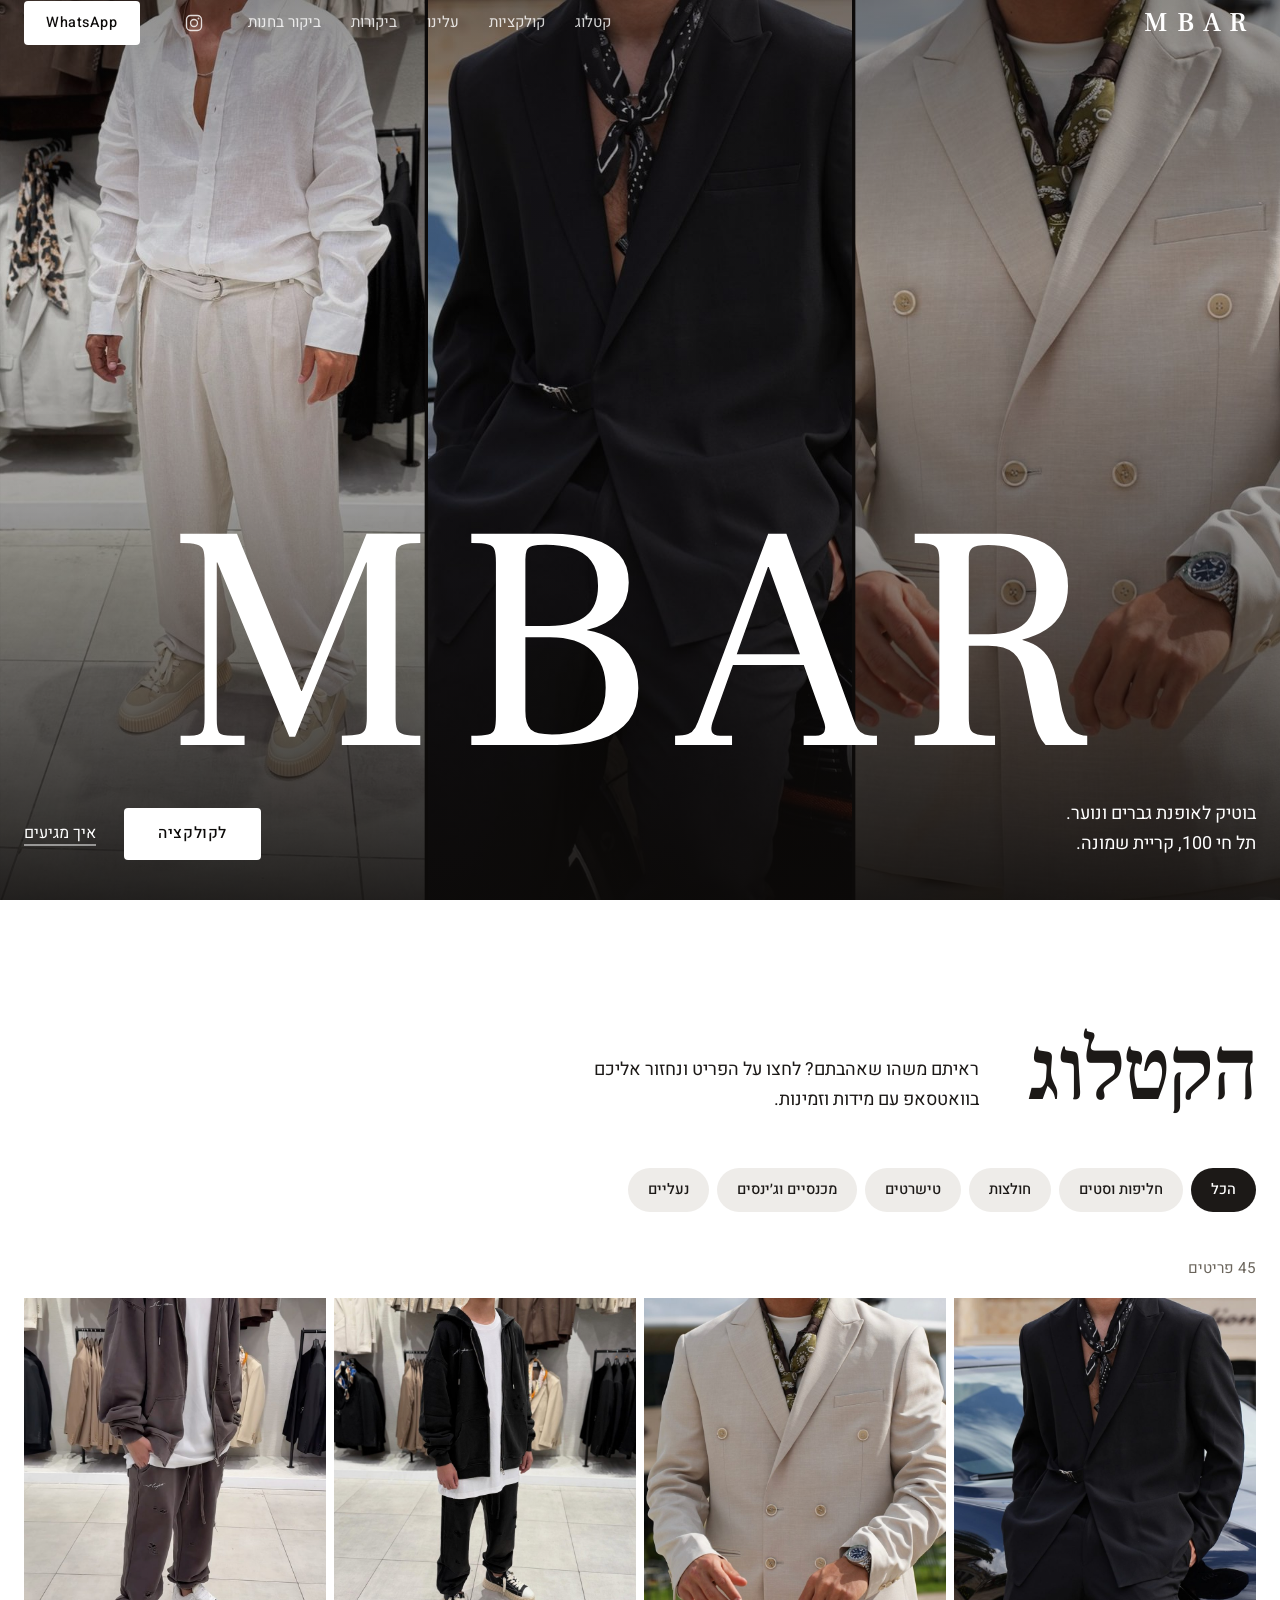
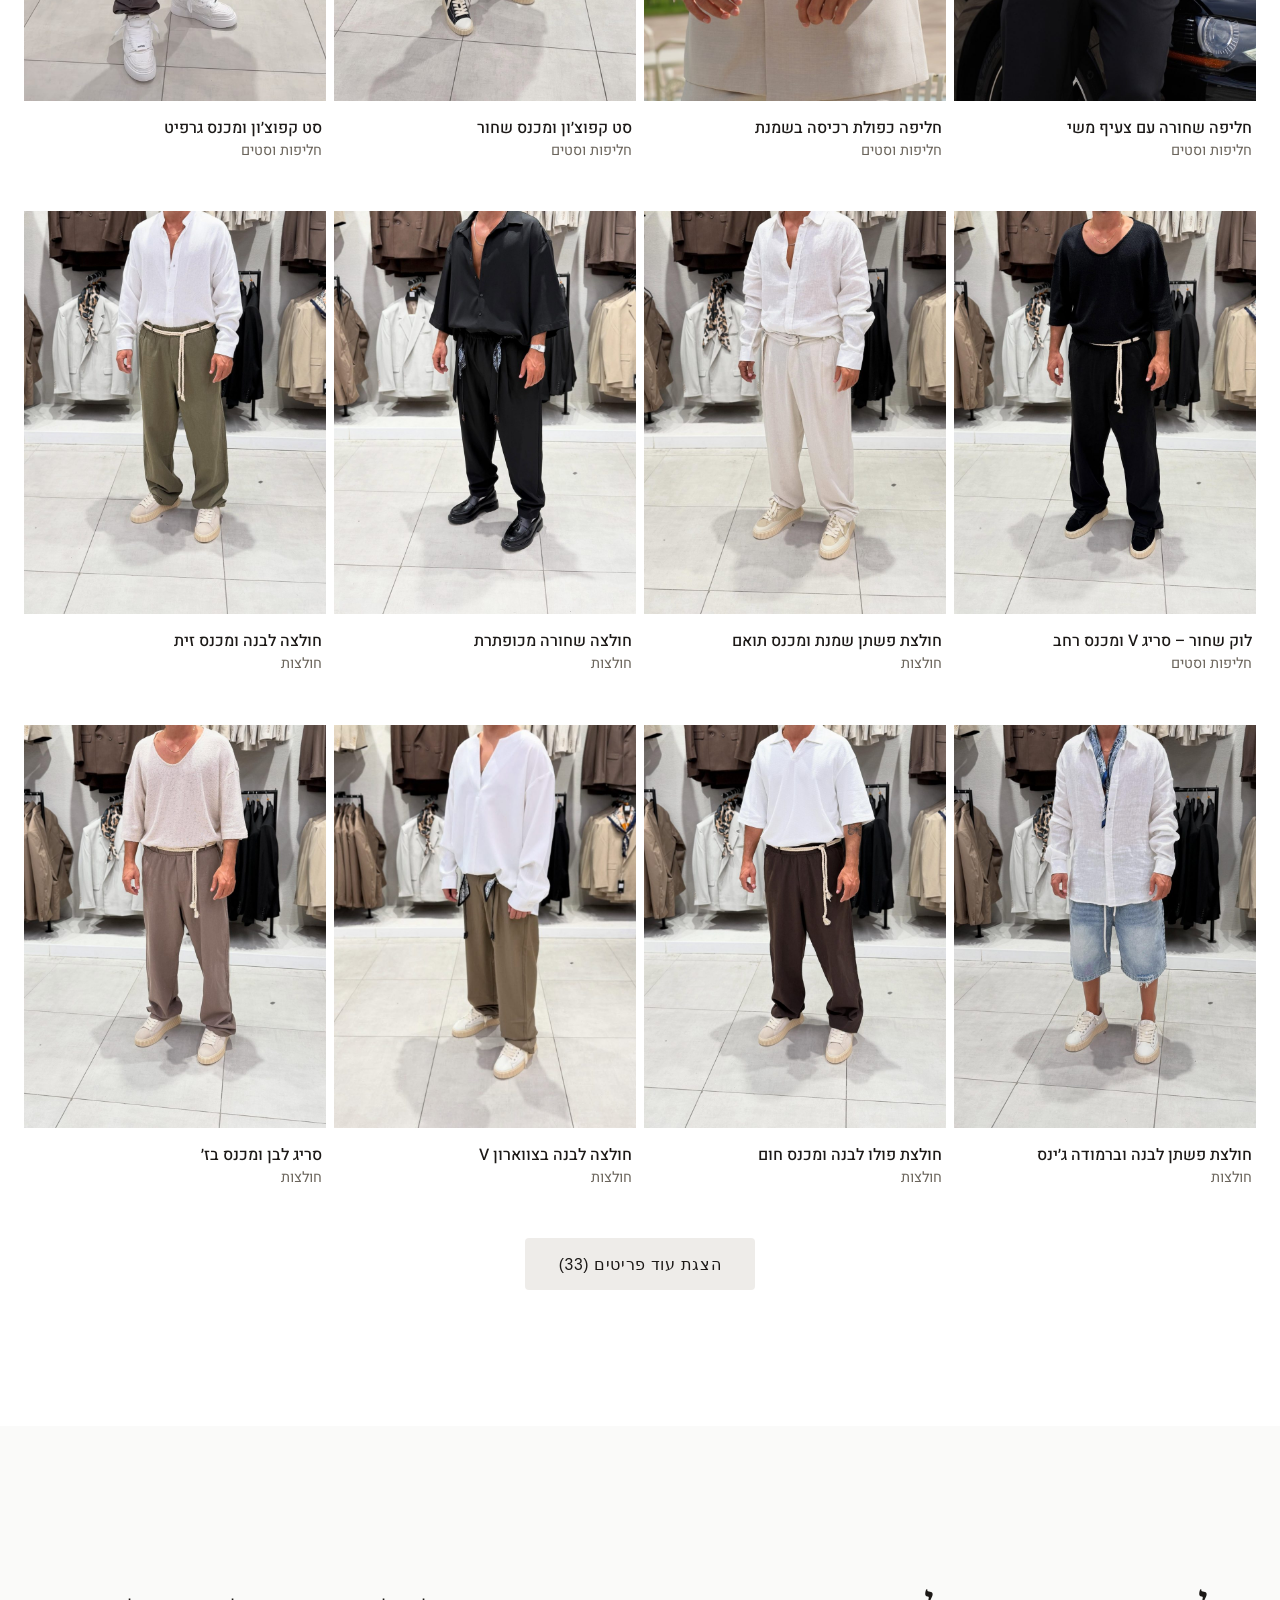
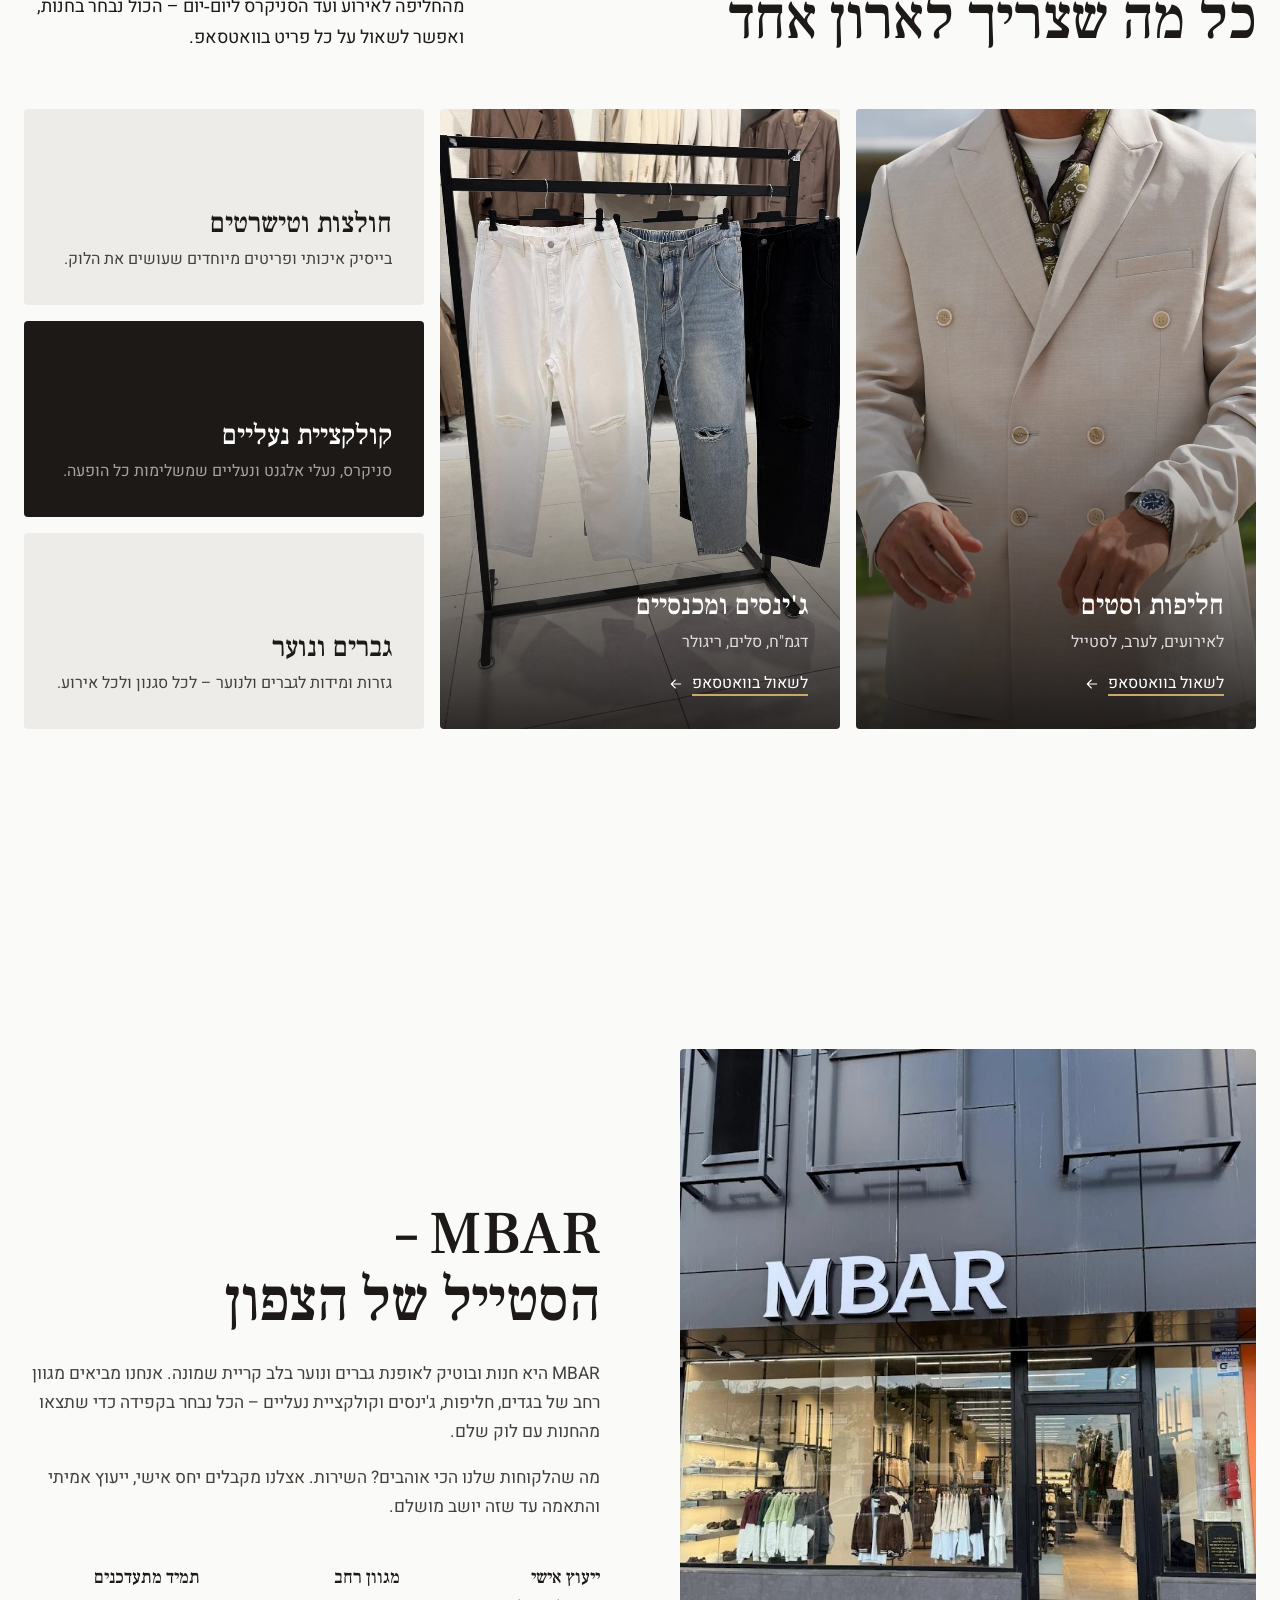
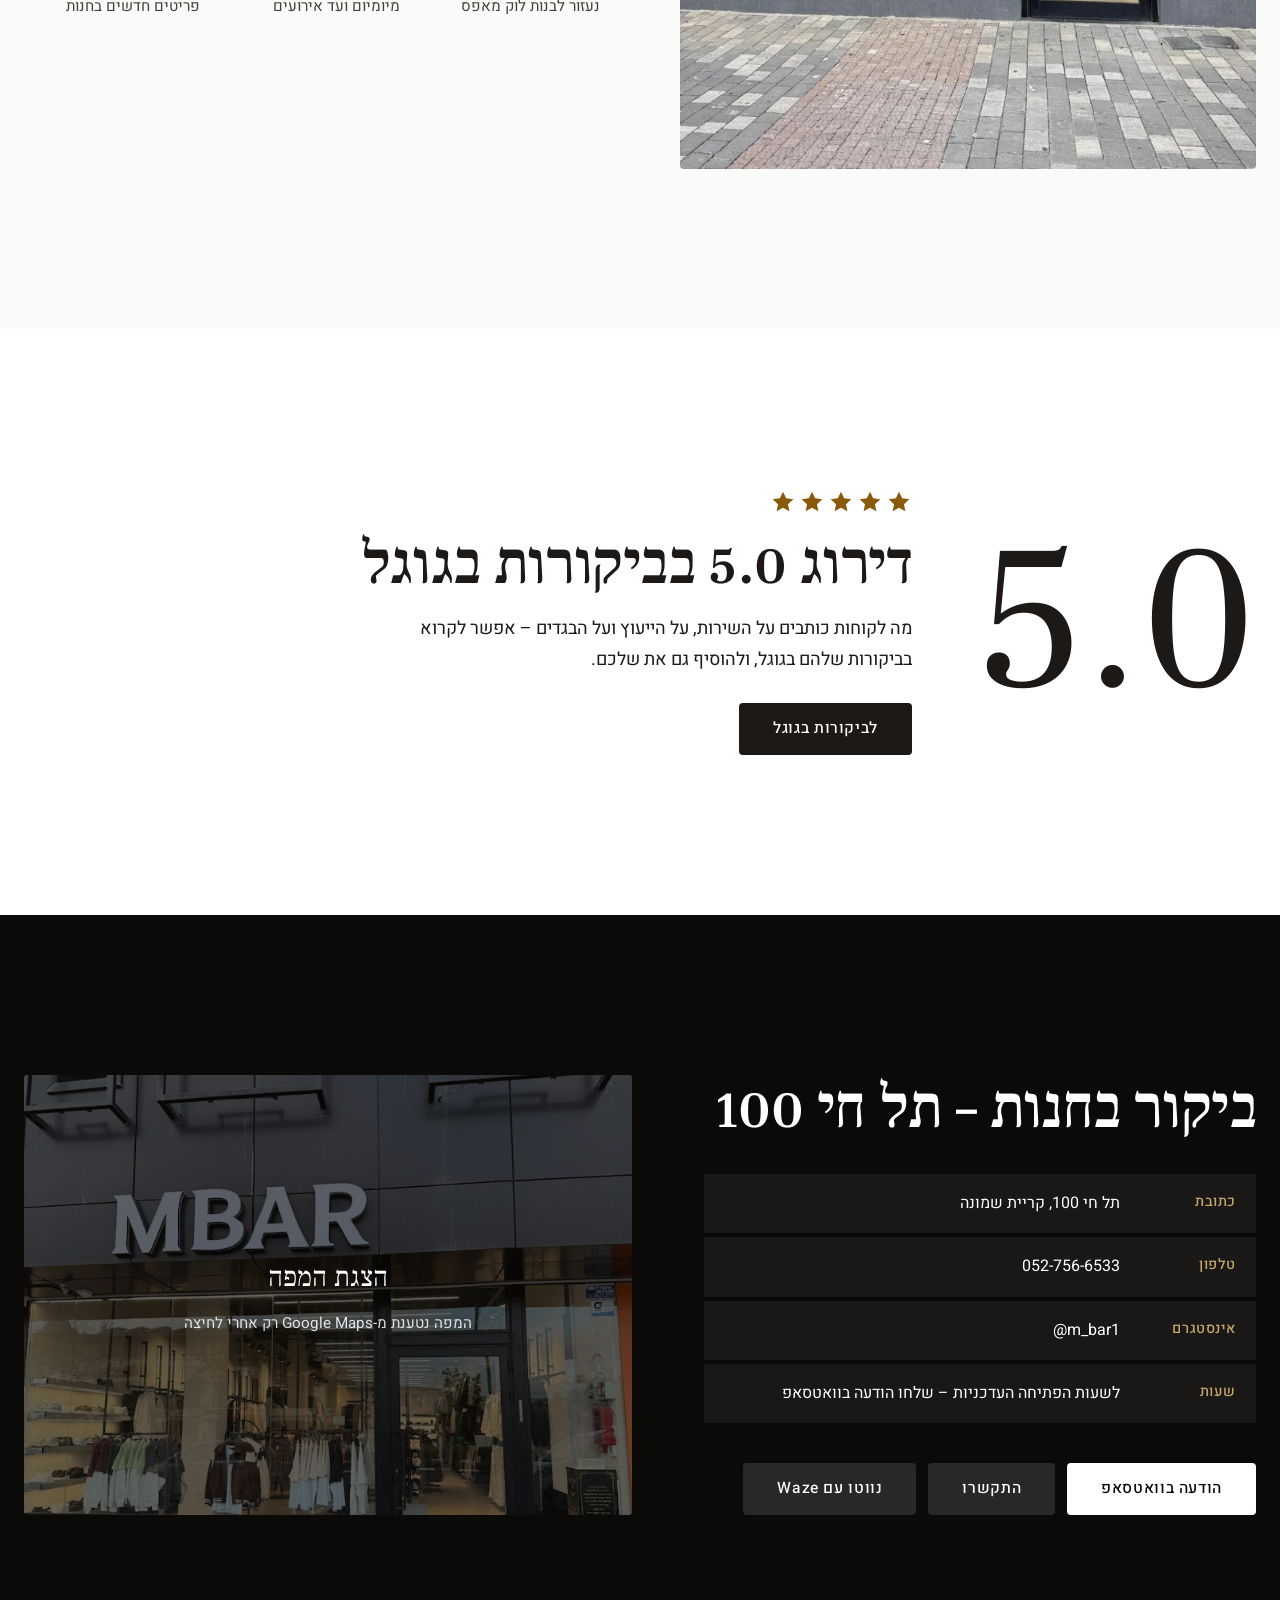
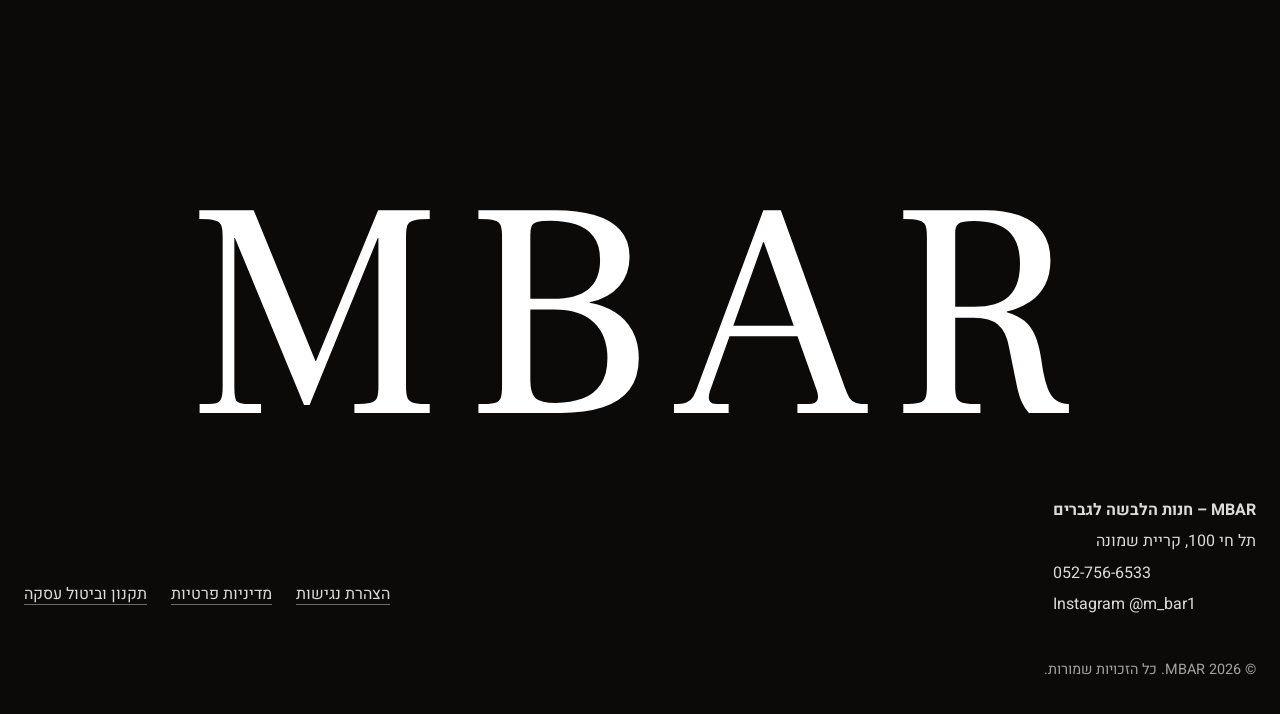
==== commit 836954c4: "Remove the seasonal looks section Co-Authored-By: Claude Sonnet 5.5 <noreply@anthropic.com> Claude-S" ====
--- a/index.html
+++ b/index.html
@@ -12,7 +12,7 @@
   <link rel="preconnect" href="https://fonts.gstatic.com" crossorigin>
   <link href="https://fonts.googleapis.com/css2?family=Frank+Ruhl+Libre:wght@300;400;500;700&family=Heebo:wght@300;400;500;700&display=swap" rel="stylesheet">
   <meta name="theme-color" content="#0c0a09">
-  <link rel="stylesheet" href="styles.css?v=14">
+  <link rel="stylesheet" href="styles.css?v=15">
   <script>document.documentElement.classList.remove('no-js')</script>
 </head>
 <body>
@@ -24,7 +24,6 @@
     <nav class="nav" id="nav" aria-label="ניווט ראשי">
       <a href="#catalog">קטלוג</a>
       <a href="#collections">קולקציות</a>
-      <a href="#lookbook">לוקבוק</a>
       <a href="#about">עלינו</a>
       <a href="#reviews">ביקורות</a>
       <a href="#visit">ביקור בחנות</a>
@@ -107,21 +106,6 @@
           <p>גזרות ומידות לגברים ולנוער – לכל סגנון ולכל אירוע.</p>
         </div>
       </div>
-    </div>
-  </section>
-
-  <section class="section section--dark" id="lookbook">
-    <div class="container">
-      <div class="section__head">
-        <h2 class="section__title">הלוקים של העונה</h2>
-        <p class="section__lead">לוקים מלאים כמו שהם נראים בחנות – לערב, לרחוב וליום‑יום.</p>
-      </div>
-      <div class="lookbook">
-        <figure class="lookbook__item lookbook__item--big reveal"><img width="1400" height="1270" src="images/look-evening.jpg" alt="שני לוקים של ערב – חליפה שחורה וחליפה בשמנת" loading="lazy"><figcaption>לוק ערב · שחור / שמנת</figcaption></figure>
-        <figure class="lookbook__item reveal"><img width="765" height="1020" src="images/store.jpg" alt="חזית חנות MBAR בקריית שמונה" loading="lazy"><figcaption>החנות · תל חי 100</figcaption></figure>
-        <figure class="lookbook__item reveal"><img width="900" height="1200" src="images/catalog/17.jpg" alt="לוק שחור – סריג V ומכנס רחב" loading="lazy"><figcaption>טוטאל בלאק · Street</figcaption></figure>
-      </div>
-      <p class="lookbook__more">עוד לוקים באינסטגרם <a href="https://www.instagram.com/m_bar1/" target="_blank" rel="noopener">‎@m_bar1</a> · או <a href="https://wa.me/972527566533?text=%D7%94%D7%99%D7%99%2C%20%D7%90%D7%A9%D7%9E%D7%97%20%D7%9C%D7%A8%D7%90%D7%95%D7%AA%20%D7%90%D7%AA%20%D7%94%D7%A7%D7%95%D7%9C%D7%A7%D7%A6%D7%99%D7%94%20%D7%94%D7%97%D7%93%D7%A9%D7%94" target="_blank" rel="noopener">שלחו לנו הודעה ונשלח את הקולקציה החדשה ←</a></p>
     </div>
   </section>
 
@@ -236,7 +220,7 @@
   </figure>
 </div>
 
-<script src="products.js?v=14" defer></script>
-<script src="script.js?v=14" defer></script>
+<script src="products.js?v=15" defer></script>
+<script src="script.js?v=15" defer></script>
 </body>
 </html>
